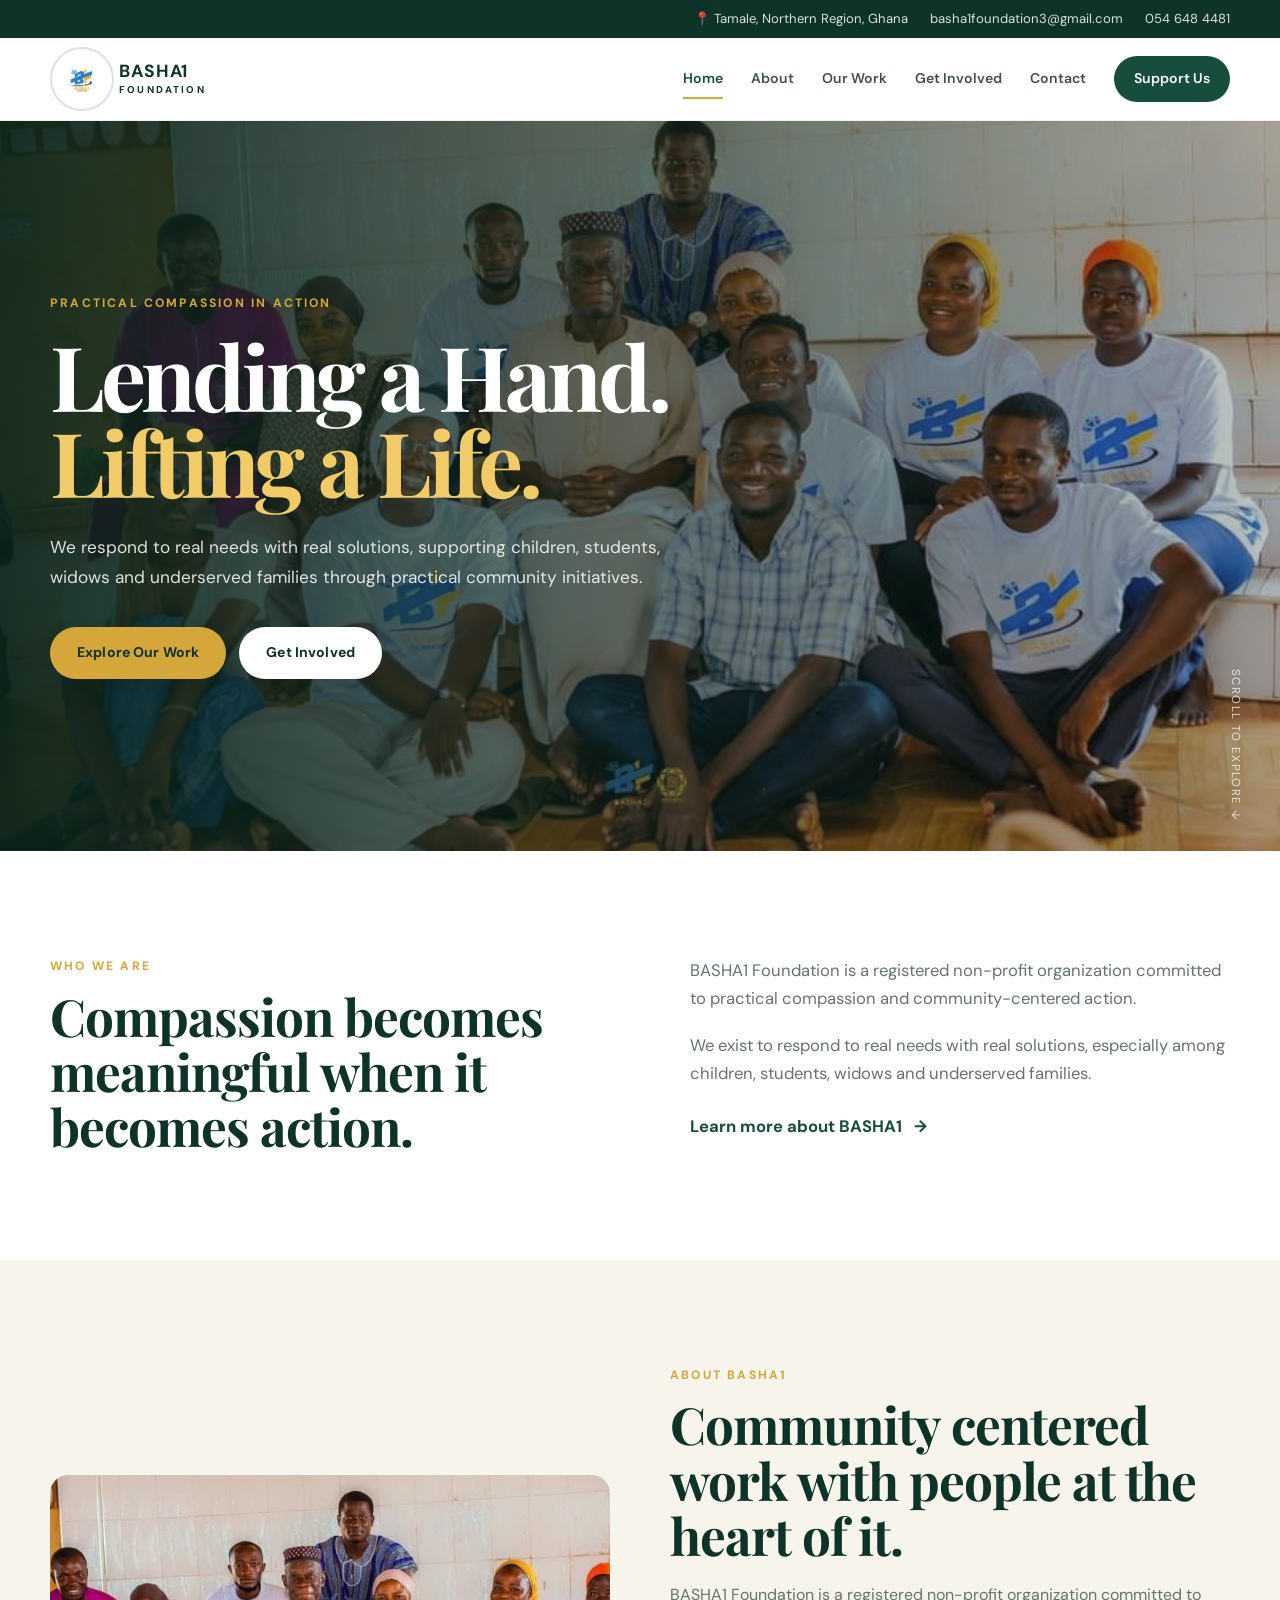
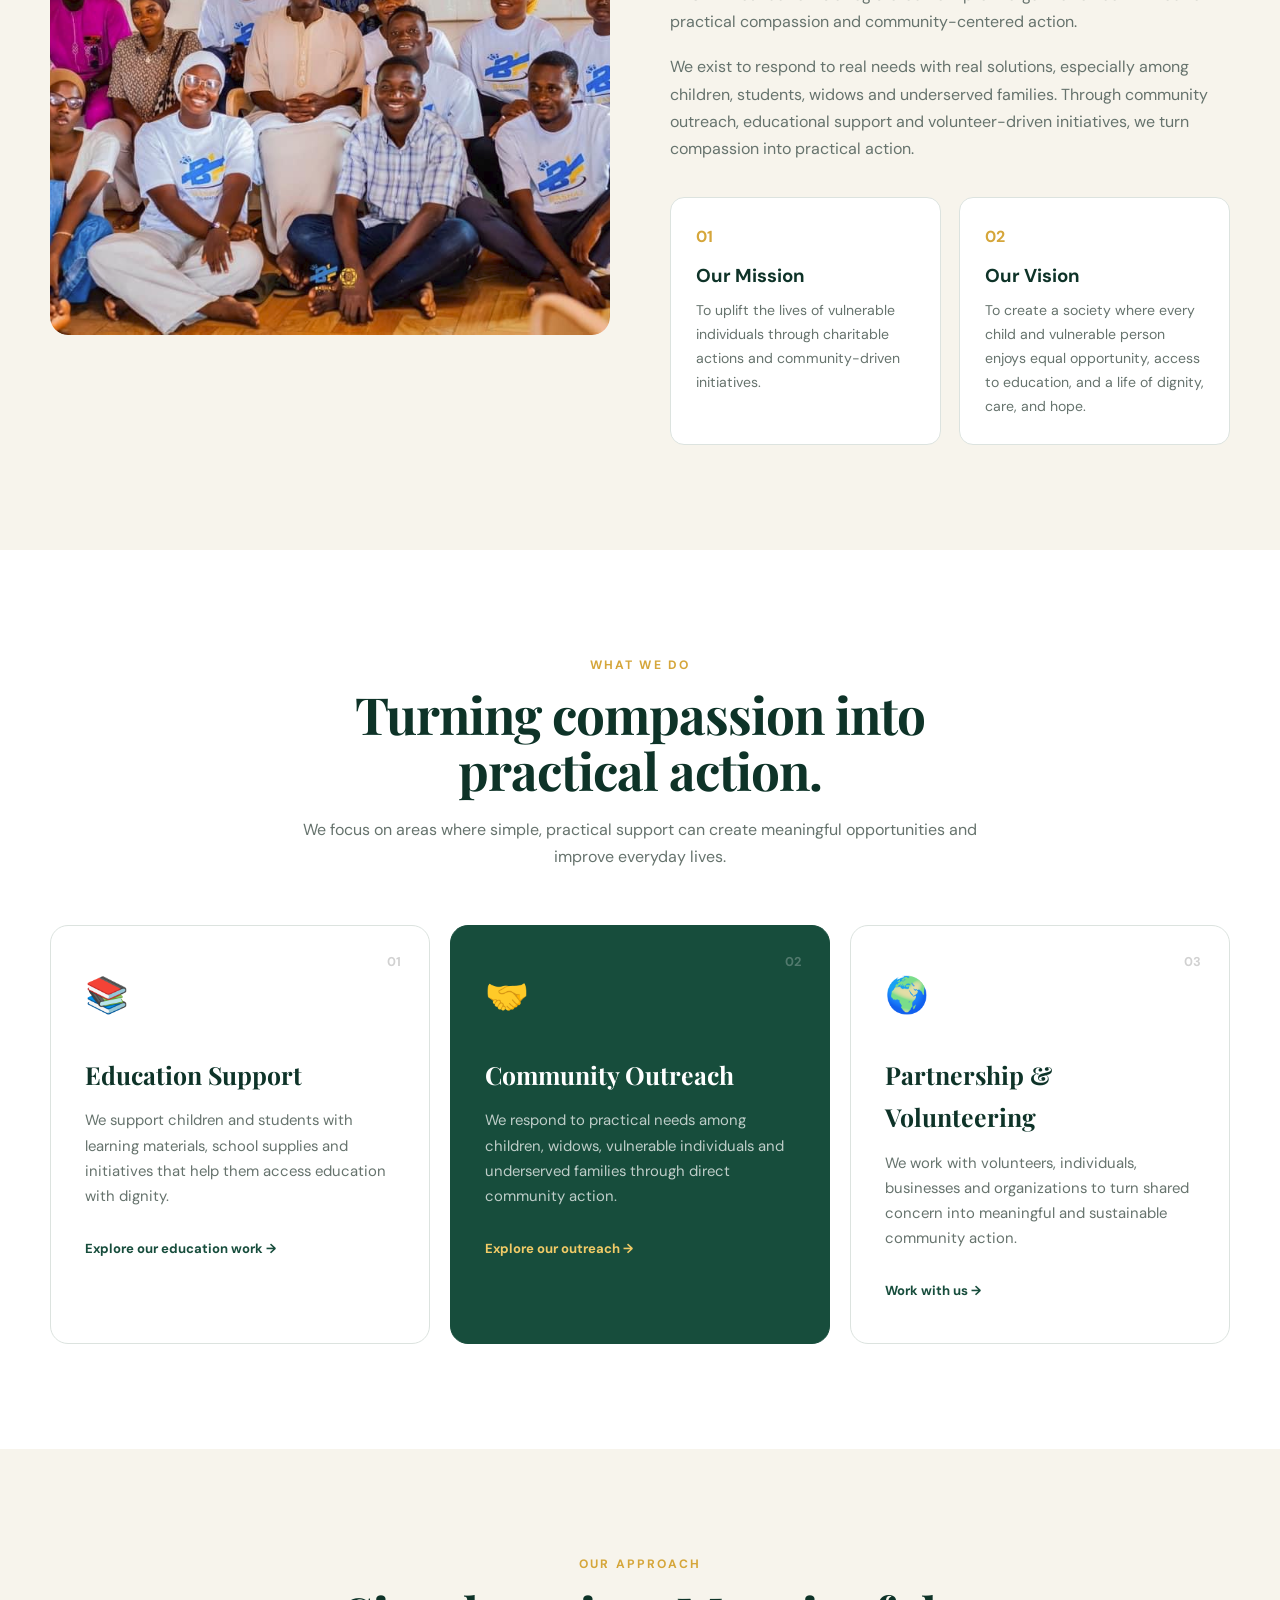
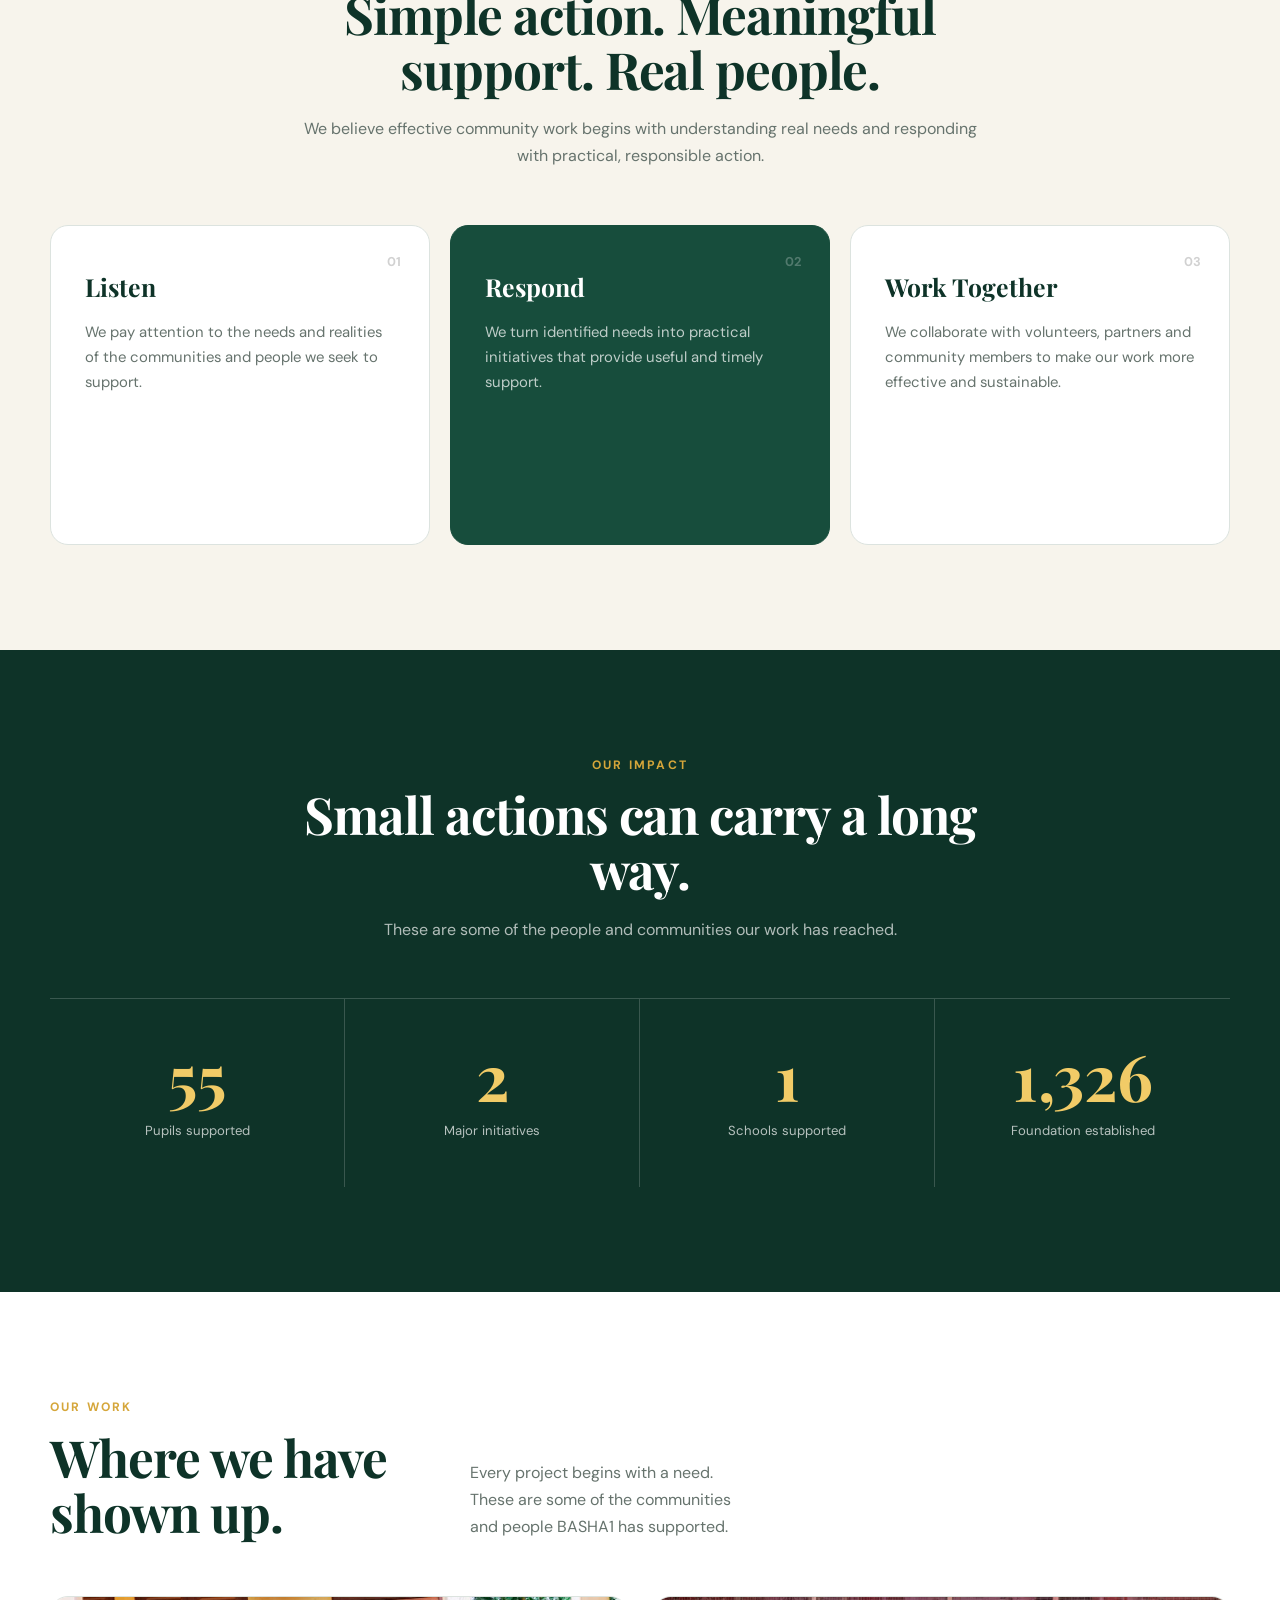
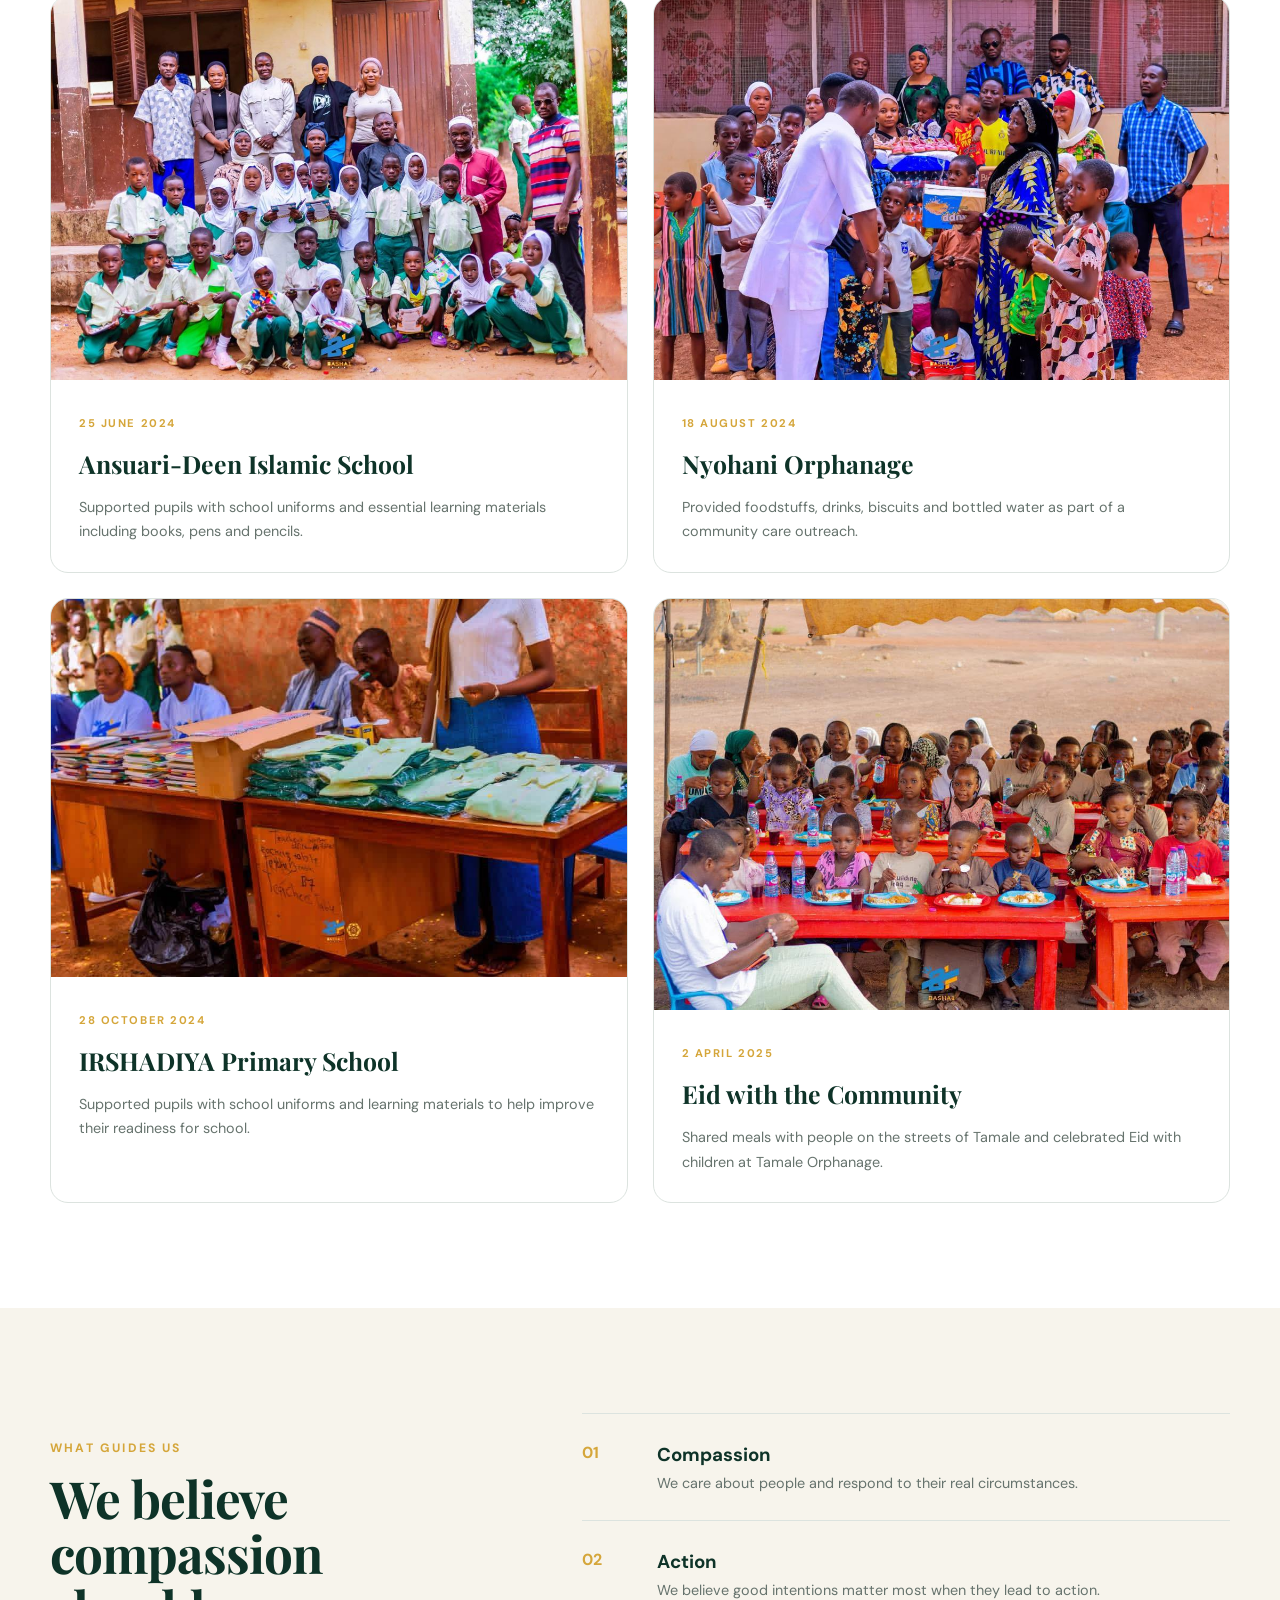
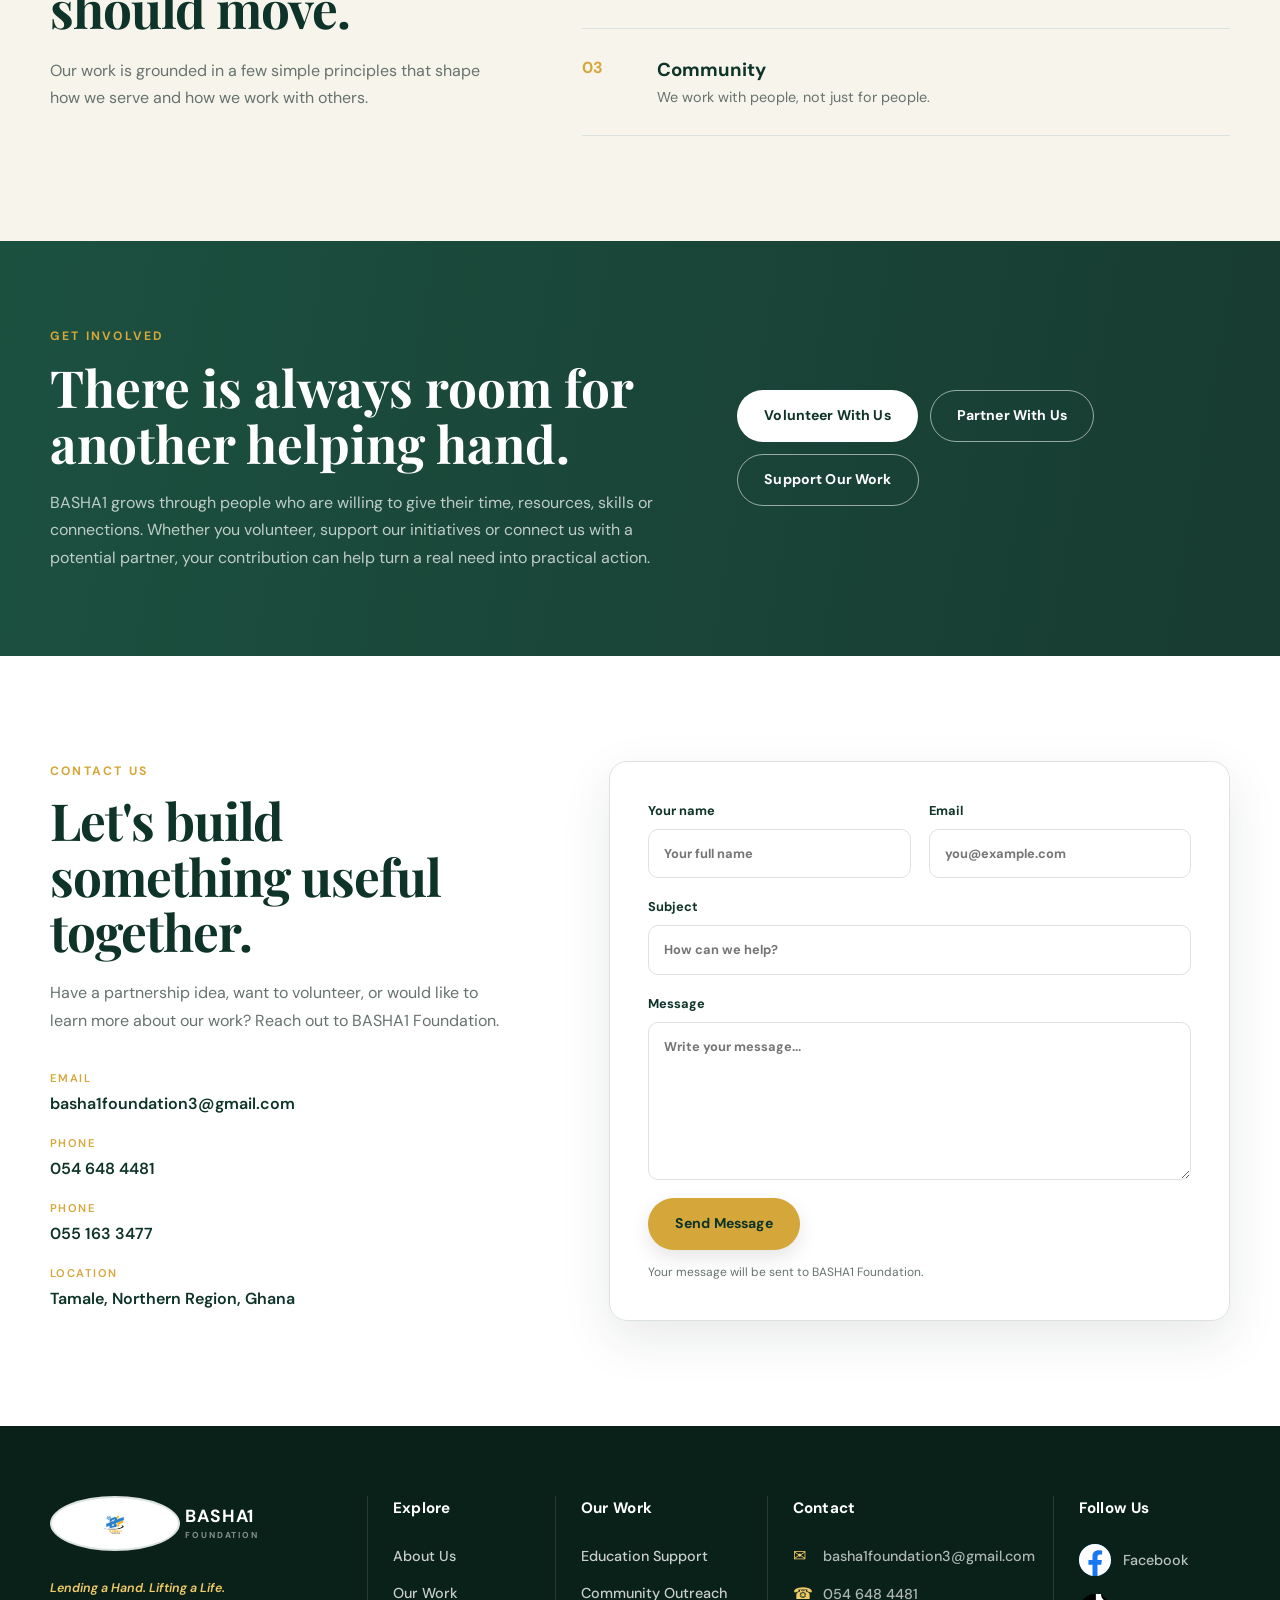
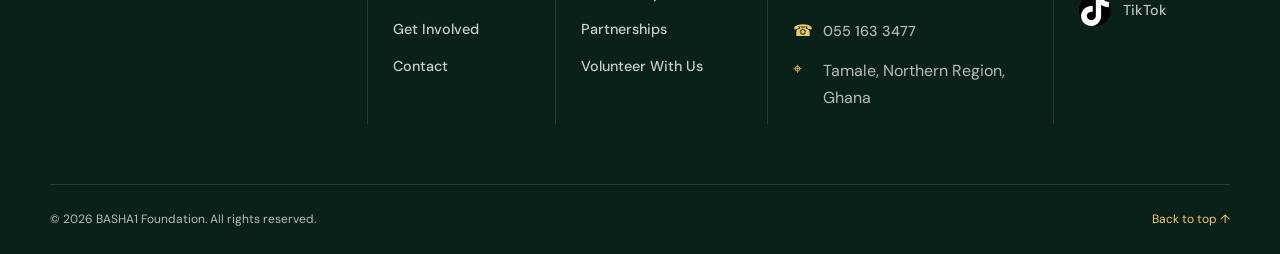
==== index.html @ 148bd3dd "Initial BASHA1 Foundation website" ====
<!DOCTYPE html>
<html lang="en">
<head>
  <meta charset="UTF-8">
  <meta name="viewport" content="width=device-width, initial-scale=1.0">
  <title>BASHA1 Foundation | Lending a Hand, Lifting a Life</title>
  <meta name="description" content="BASHA1 Foundation is a registered non-profit organization committed to practical compassion and community centered action in Tamale, Ghana.">
  <meta property="og:site_name" content="BASHA1 Foundation">
<meta property="og:title" content="BASHA1 Foundation | Lending a Hand, Lifting a Life">
<meta property="og:description" content="BASHA1 Foundation is a registered non-profit organization committed to practical compassion and community-centered action in Tamale, Ghana.">
<meta property="og:type" content="website">

<meta name="twitter:card" content="summary_large_image">
<meta name="twitter:title" content="BASHA1 Foundation | Lending a Hand, Lifting a Life">
<meta name="twitter:description" content="BASHA1 Foundation is a registered non-profit organization committed to practical compassion and community-centered action in Tamale, Ghana.">
  <link rel="icon" type="image/png" href="assets/basha1-logo.png">
  <link rel="preconnect" href="https://fonts.googleapis.com">
  <link rel="preconnect" href="https://fonts.gstatic.com" crossorigin>
  <link href="https://fonts.googleapis.com/css2?family=DM+Sans:wght@400;500;600;700&family=Playfair+Display:wght@600;700&display=swap" rel="stylesheet">
  <link rel="stylesheet" href="style.css">
</head>
<body>

<header class="site-header" id="top">
  <div class="topbar">
    <div class="container topbar-inner">
      <span>📍 Tamale, Northern Region, Ghana</span>
      <a href="mailto:basha1foundation3@gmail.com">basha1foundation3@gmail.com</a>
      <a href="tel:+233546484481">054 648 4481</a>
    </div>
  </div>

  <nav class="navbar">
    <div class="container nav-inner">
      <a class="brand" href="#home" aria-label="BASHA1 Foundation home">
  <img src="assets/basha1-logo.png" alt="BASHA1 Foundation logo">
  <span>
    <strong>BASHA1</strong>
    <small>FOUNDATION</small>
  </span>
</a>

      <button class="menu-btn" type="button" aria-label="Open navigation" aria-expanded="false">
        <span></span><span></span><span></span>
      </button>

      <div class="nav">
        <a class="active" href="index.html">Home</a>
        <a href="about.html">About</a>
        <a href="our-work.html">Our Work</a>
        <a href="get-involved.html">Get Involved</a>
        <a href="#contact">Contact</a>
        <a class="nav-cta" href="#get-involved">Support Us</a>
      </div>
    </div>
  </nav>
</header>

<main>
  <section class="hero" id="home">
  <div class="hero-content container">

    <div class="hero-text-content">
      <p class="eyebrow">PRACTICAL COMPASSION IN ACTION</p>

      <h1>Lending a Hand.<br><span>Lifting a Life.</span></h1>

      <p class="hero-text">
        We respond to real needs with real solutions, supporting children,
        students, widows and underserved families through practical
        community initiatives.
      </p>

      <div class="hero-actions">
        <a class="btn btn-primary" href="our-work.html">Explore Our Work</a>
        <a class="btn btn-light" href="get-involved.html">Get Involved</a>
      </div>
    </div>

  </div>

  <a class="scroll-down" href="#about">Scroll to explore ↓</a>
</section>

  <section class="intro section">
    <div class="container intro-grid">
      <div>
        <p class="section-label">WHO WE ARE</p>
        <h2>Compassion becomes meaningful when it becomes action.</h2>
      </div>
      <div class="intro-copy">
        <p>BASHA1 Foundation is a registered non-profit organization committed to practical compassion and community-centered action.</p>
        <p>We exist to respond to real needs with real solutions, especially among children, students, widows and underserved families.</p>
        <a class="text-link" href="about.html">Learn more about BASHA1 <span>→</span></a>
      </div>
    </div>
  </section>

  <section class="about section section-soft" id="about">
  <div class="container about-grid">

    <div class="about-image">
      <img src="assets/basha1-team.jpg" alt="BASHA1 Foundation team">
    </div>

    <div class="about-content">
      <p class="section-label">ABOUT BASHA1</p>

      <h2>Community centered work with people at the heart of it.</h2>

      <p>
        BASHA1 Foundation is a registered non-profit organization committed to
        practical compassion and community-centered action.
      </p>

      <p>
        We exist to respond to real needs with real solutions, especially among
        children, students, widows and underserved families. Through community
        outreach, educational support and volunteer-driven initiatives, we turn
        compassion into practical action.
      </p>
        <div class="mission-vision">
          <article><span>01</span><h3>Our Mission</h3><p>To uplift the lives of vulnerable individuals through charitable actions and community-driven initiatives.</p></article>
          <article><span>02</span><h3>Our Vision</h3><p>To create a society where every child and vulnerable person enjoys equal opportunity, access to education, and a life of dignity, care, and hope.</p></article>
        </div>
      </div>
    </div>
  </section>

  <section class="section" id="focus">
  <div class="container">

    <div class="section-heading centered">
      <p class="section-label">WHAT WE DO</p>
      <h2>Turning compassion into practical action.</h2>
      <p>
        We focus on areas where simple, practical support can create meaningful
        opportunities and improve everyday lives.
      </p>
    </div>

    <div class="focus-grid">

      <article class="focus-card">
        <span class="card-number">01</span>
        <div class="icon">📚</div>

        <h3>Education Support</h3>

        <p>
          We support children and students with learning materials, school
          supplies and initiatives that help them access education with dignity.
        </p>

        <a href="our-work.html">Explore our education work →</a>
      </article>

      <article class="focus-card featured">
        <span class="card-number">02</span>
        <div class="icon">🤝</div>

        <h3>Community Outreach</h3>

        <p>
          We respond to practical needs among children, widows, vulnerable
          individuals and underserved families through direct community action.
        </p>

        <a href="our-work.html">Explore our outreach →</a>
      </article>

      <article class="focus-card">
        <span class="card-number">03</span>
        <div class="icon">🌍</div>

        <h3>Partnership &amp; Volunteering</h3>

        <p>
          We work with volunteers, individuals, businesses and organizations
          to turn shared concern into meaningful and sustainable community action.
        </p>

        <a href="get-involved.html">Work with us →</a>
      </article>

    </div>
  </div>
</section>

<section class="section section-soft">
  <div class="container">
    <div class="section-heading centered">
      <p class="section-label">OUR APPROACH</p>
      <h2>Simple action. Meaningful support. Real people.</h2>
      <p>
        We believe effective community work begins with understanding real
        needs and responding with practical, responsible action.
      </p>
    </div>

    <div class="focus-grid">
      <article class="focus-card">
        <span class="card-number">01</span>
        <h3>Listen</h3>
        <p>
          We pay attention to the needs and realities of the communities
          and people we seek to support.
        </p>
      </article>

      <article class="focus-card featured">
        <span class="card-number">02</span>
        <h3>Respond</h3>
        <p>
          We turn identified needs into practical initiatives that provide
          useful and timely support.
        </p>
      </article>

      <article class="focus-card">
        <span class="card-number">03</span>
        <h3>Work Together</h3>
        <p>
          We collaborate with volunteers, partners and community members
          to make our work more effective and sustainable.
        </p>
      </article>
    </div>
  </div>
</section>


  <section class="impact section">
    <div class="container">
      <div class="section-heading centered light-heading">
        <p class="section-label">OUR IMPACT</p>
        <h2>Small actions can carry a long way.</h2>
        <p>These are some of the people and communities our work has reached.</p>
      </div>

      <div class="stats-grid">
        <div class="stat"><strong data-count="84">0</strong><span>Pupils supported</span></div>
        <div class="stat"><strong data-count="4">0</strong><span>Major initiatives</span></div>
        <div class="stat"><strong data-count="3">0</strong><span>Schools supported</span></div>
        <div class="stat"><strong data-count="2024">0</strong><span>Foundation established</span></div>
      </div>
    </div>
  </section>

  <section class="section" id="past-projects">
    <div class="container">
      <div class="section-heading split-heading">
        <div><p class="section-label">OUR WORK</p><h2>Where we have shown up.</h2></div>
        <p>Every project begins with a need. These are some of the communities and people BASHA1 has supported.</p>
      </div>

      <div class="projects-grid">
        <article class="project-card">
          <div class="project-photo"><img src="assets/Ansuari-Deen.jpg" alt="Ansuari-Deen Islamic School"></div>
          <div class="project-card-body"><span class="project-date">25 JUNE 2024</span><h3>Ansuari-Deen Islamic School</h3><p>Supported pupils with school uniforms and essential learning materials including books, pens and pencils.</p></div>
        </article>

        <article class="project-card">
          <div class="project-photo"><img src="assets/Nyohani.jpg" alt="Nyohani Orphanage">
          </div>
          <div class="project-card-body"><span class="project-date">18 AUGUST 2024</span><h3>Nyohani Orphanage</h3><p>Provided foodstuffs, drinks, biscuits and bottled water as part of a community care outreach.</p></div>
        </article>

        <article class="project-card">
          <div class="project-photo"><img src="assets/IRSHADIYA-Primary.jpg" alt="IRSHADIYA Primary School"></div>
          <div class="project-card-body"><span class="project-date">28 OCTOBER 2024</span><h3>IRSHADIYA Primary School</h3><p>Supported pupils with school uniforms and learning materials to help improve their readiness for school.</p></div>
        </article>

        <article class="project-card">
          <div class="project-photo"><img src="assets/Nyohani-Eid.jpg" alt="Eid Outreach"></div>
          <div class="project-card-body"><span class="project-date">2 APRIL 2025</span><h3>Eid with the Community</h3><p>Shared meals with people on the streets of Tamale and celebrated Eid with children at Tamale Orphanage.</p></div>
        </article>
      </div>
    </div>
  </section>

  <section class="values section section-soft">
    <div class="container values-grid">
      <div>
        <p class="section-label">WHAT GUIDES US</p>
        <h2>We believe compassion should move.</h2>
        <p>Our work is grounded in a few simple principles that shape how we serve and how we work with others.</p>
      </div>

      <div class="values-list">
        <article><span>01</span><div><h3>Compassion</h3><p>We care about people and respond to their real circumstances.</p></div></article>
        <article><span>02</span><div><h3>Action</h3><p>We believe good intentions matter most when they lead to action.</p></div></article>
        <article><span>03</span><div><h3>Community</h3><p>We work with people, not just for people.</p></div></article>
      </div>
    </div>
  </section>

  <section class="cta-section" id="get-involved">
  <div class="container cta-inner">
    
    <div>
      <p class="section-label">GET INVOLVED</p>
      <h2>There is always room for another helping hand.</h2>
      <p>
        BASHA1 grows through people who are willing to give their time,
        resources, skills or connections. Whether you volunteer, support
        our initiatives or connect us with a potential partner, your
        contribution can help turn a real need into practical action.
      </p>
    </div>

    <div class="cta-actions">
      <a class="btn btn-light" href="#contact">Volunteer With Us</a>
      <a class="btn btn-outline-light" href="get-involved.html">Partner With Us</a>
      <a class="btn btn-outline-light" href="get-involved.html">Support Our Work</a>
    </div>

  </div>
</section>
  <section class="section contact" id="contact">
  <div class="container contact-grid">

    <div>
      <p class="section-label">CONTACT US</p>

      <h2>Let's build something useful together.</h2>

      <p>
        Have a partnership idea, want to volunteer, or would like to learn
        more about our work? Reach out to BASHA1 Foundation.
      </p>

      <div class="contact-details">

        <a href="mailto:basha1foundation3@gmail.com">
          <span>Email</span>
          basha1foundation3@gmail.com
        </a>

        <a href="tel:+233546484481">
          <span>Phone</span>
          054 648 4481
        </a>

        <a href="tel:+233551633477">
          <span>Phone</span>
          055 163 3477
        </a>

        <div>
          <span>Location</span>
          Tamale, Northern Region, Ghana
        </div>

      </div>
    </div>


    <form class="contact-form" action="https://formspree.io/f/mrpbdnzl" method="POST">

      <div class="form-row">

        <label>
          Your name
          <input
            type="text"
            name="name"
            placeholder="Your full name"
            required
          >
        </label>

        <label>
          Email
          <input
            type="email"
            name="email"
            placeholder="you@example.com"
            required
          >
        </label>

      </div>

      <label>
        Subject
        <input
          type="text"
          name="subject"
          placeholder="How can we help?"
          required
        >
      </label>

      <label>
        Message
        <textarea
          name="message"
          rows="6"
          placeholder="Write your message..."
          required
        ></textarea>
      </label>

      <button class="btn btn-primary" type="submit">
        Send Message
      </button>

      <p class="form-note">Your message will be sent to BASHA1 Foundation.</p>

    </form>

  </div>
</section>
</main>

<footer class="footer">
  <div class="container footer-grid">

    <!-- Brand -->
    <div class="footer-brand">
      <a class="brand footer-logo" href="index.html" aria-label="BASHA1 Foundation home">
        <img src="assets/basha1-logo.png" alt="BASHA1 Foundation logo">
        <span>
          <strong>BASHA1</strong>
          <small>FOUNDATION</small>
        </span>
      </a>

      <p class="footer-tagline">Lending a Hand. Lifting a Life.</p>
    </div>


    <!-- Explore -->
    <div class="footer-column">
      <h4>Explore</h4>
      <a href="about.html">About Us</a>
      <a href="our-work.html">Our Work</a>
      <a href="get-involved.html">Get Involved</a>
      <a href="index.html#contact">Contact</a>
    </div>


    <!-- Our Work -->
    <div class="footer-column">
      <h4>Our Work</h4>
      <a href="our-work.html">Education Support</a>
      <a href="our-work.html">Community Outreach</a>
      <a href="our-work.html">Partnerships</a>
      <a href="get-involved.html">Volunteer With Us</a>
    </div>


    <!-- Contact -->
    <div class="footer-column footer-contact">
      <h4>Contact</h4>

      <a href="mailto:basha1foundation3@gmail.com">
        <span class="footer-contact-icon" aria-hidden="true">✉</span>
        <span>basha1foundation3@gmail.com</span>
      </a>

      <a href="tel:+233546484481">
        <span class="footer-contact-icon" aria-hidden="true">☎</span>
        <span>054 648 4481</span>
      </a>

      <a href="tel:+233551633477">
        <span class="footer-contact-icon" aria-hidden="true">☎</span>
        <span>055 163 3477</span>
      </a>

      <span class="footer-location">
        <span class="footer-contact-icon" aria-hidden="true">⌖</span>
        <span>Tamale, Northern Region, Ghana</span>
      </span>
    </div>


    <!-- Social -->
    <div class="footer-column footer-social">
      <h4>Follow Us</h4>

      <a href="https://www.facebook.com/share/1c7mQwVwLt/?mibextid=wwXIfr"
         target="_blank"
         rel="noopener noreferrer"
          title="Follow BASHA1 Foundation on Facebook"
         aria-label="BASHA1 Foundation on Facebook">

        <span class="social-brand-icon facebook-icon" aria-hidden="true">
          <svg viewBox="0 0 24 24">
            <path d="M24 12.073C24 5.405 18.627 0 12 0S0 5.405 0 12.073C0 18.1 4.388 23.094 10.125 24v-8.437H7.078v-3.49h3.047V9.413c0-3.025 1.79-4.696 4.533-4.696 1.312 0 2.686.236 2.686.236v2.97h-1.514c-1.491 0-1.955.929-1.955 1.882v2.268h3.328l-.532 3.49h-2.796V24C19.612 23.094 24 18.1 24 12.073z"/>
          </svg>
        </span>

        <span>Facebook</span>
      </a>


      <a href="https://www.tiktok.com/@basha1.foundation"
         target="_blank"
         rel="noopener noreferrer"
         title="Follow BASHA1 Foundation on TikTok"
         aria-label="BASHA1 Foundation on TikTok">

        <span class="social-brand-icon tiktok-icon" aria-hidden="true">
          <svg viewBox="0 0 24 24">
            <path d="M12.525.02c1.31-.02 2.61-.01 3.91-.02.08 1.53.62 3.09 1.75 4.17 1.12 1.11 2.7 1.62 4.24 1.79v4.03c-1.44-.05-2.89-.35-4.2-.97-.57-.26-1.1-.59-1.62-.93-.01 2.92.01 5.84-.02 8.75-.08 1.4-.54 2.79-1.35 3.94-1.31 1.92-3.58 3.17-5.91 3.21-1.43.08-2.86-.31-4.08-1.03-2.02-1.19-3.44-3.37-3.65-5.71-.02-.5-.03-1-.01-1.49.18-1.9 1.12-3.72 2.58-4.96 1.66-1.44 3.98-2.13 6.15-1.72.02 1.48-.04 2.96-.04 4.44-.99-.32-2.15-.23-3.02.37-.63.41-1.11 1.04-1.28 1.77-.14.35-.1.72-.09 1.08.24 1.65 1.82 3.01 3.5 2.87 1.12-.01 2.19-.66 2.77-1.61.19-.33.4-.67.41-1.06.1-1.79.06-3.57.07-5.36.01-4.03-.01-8.05.02-12.07z"/>
          </svg>
        </span>

        <span>TikTok</span>
      </a>
    </div>

  </div>


  <div class="container footer-bottom">
    <span>
      © <span id="year"></span> BASHA1 Foundation. All rights reserved.
    </span>

    <a href="#top">Back to top ↑</a>
  </div>
</footer>

<script src="main.js"></script>
</body>
</html>
---- style.css ----
:root{--green:#174d3c;--green-dark:#0e3328;--green-light:#eaf2ee;--gold:#d5a63a;--cream:#f7f4ec;--white:#fff;--black:#16201c;--muted:#66736d;--border:#dce3df;--shadow:0 18px 50px rgba(15,42,32,.10);--radius:18px;--container:1180px}
*{box-sizing:border-box;margin:0;padding:0}
html{scroll-behavior:smooth}
body{font-family:"DM Sans",sans-serif;color:var(--black);background:var(--white);line-height:1.7}
a{color:inherit;text-decoration:none} button,input,textarea{font:inherit}
.container{width:min(var(--container),calc(100% - 40px));margin-inline:auto}
.section{padding:105px 0}.section-soft{background:var(--cream)}
.section-label,.eyebrow{color:var(--gold);font-size:.76rem;font-weight:700;letter-spacing:.18em;text-transform:uppercase}
.section-heading{max-width:700px;margin-bottom:55px}.centered{margin-inline:auto;text-align:center}
.section-heading h2,.intro h2,.about h2,.values h2,.contact h2{font-family:"Playfair Display",serif;color:var(--green-dark);font-size:clamp(2.25rem,4vw,3.6rem);line-height:1.08;letter-spacing:-.02em;margin-top:12px}
.section-heading>p:last-child{margin-top:18px;color:var(--muted)}
.topbar{background:var(--green-dark);color:rgba(255,255,255,.85);font-size:.82rem}.topbar-inner{min-height:38px;display:flex;justify-content:flex-end;align-items:center;gap:22px}
.navbar{
  background:var(--white);
  border-bottom:1px solid rgba(0,0,0,.06);
  position:sticky;
  top:0;
  z-index:1000;
}

.nav-inner{
  min-height:82px;
  display:flex;
  align-items:center;
  justify-content:space-between;
  gap:30px;
}

.brand{
  display:inline-flex;
  align-items:center;
  gap:5px;
  line-height:1;
}

.brand img{
  width:64px;
  height:64px;
  object-fit:contain;
  border-radius:50%;
  border:2px solid var(--border);
  padding:4px;
  background:var(--white)
}

.brand-mark{
  width:43px;
  height:43px;
  display:grid;
  place-items:center;
  border-radius:50%;
  background:var(--green);
  color:var(--white);
  font-weight:800;
  font-size:.85rem;
}

.brand strong{
  display:block;
  color:var(--green-dark);
  font-size:1.1rem;
  letter-spacing:.05em;
}

.brand small{
  display:block;
  color:var(--green-dark);
  font-size:.62rem;
  font-weight:700;
  letter-spacing:.22em;
  margin-top:5px;
}

.nav{
  display:flex;
  align-items:center;
  gap:28px;
}

.nav>a{
  position:relative;
  color:#405049;
  font-size:.88rem;
  font-weight:600;
  transition:color .25s ease;
}

.nav>a:not(.nav-cta)::after{
  content:"";
  position:absolute;
  left:0;
  bottom:-8px;
  width:0;
  height:2px;
  background:var(--gold);
  transition:width .25s ease;
}

.nav>a:hover,
.nav>a.active{
  color:var(--green);
}

.nav>a:not(.nav-cta):hover::after,
.nav>a:not(.nav-cta).active::after{
  width:100%;
}

.nav .nav-cta{
  padding:11px 20px;
  border-radius:100px;
  color:var(--white);
  background:var(--green);
  transition:background .25s ease, transform .2s ease;
}

.nav .nav-cta:hover{
  background:var(--green-dark);
  transform:translateY(-2px);
}
.menu-btn{display:none;border:0;background:transparent;cursor:pointer}.menu-btn span{display:block;width:25px;height:2px;margin:5px;background:var(--green-dark)}
.hero{min-height:730px;position:relative;display:flex;align-items:center;background:linear-gradient(90deg,rgba(8,36,27,.92),rgba(8,36,27,.58),rgba(8,36,27,.25)),url("assets/basha1-team.jpg") center/cover no-repeat,var(--green-dark);color:var(--white)}
.hero-content{
  padding:100px 0;
}

.hero h1{
  max-width:800px;
  font-family:"Playfair Display",serif;
  font-size:clamp(3.5rem,7vw,6.6rem);
  line-height:.96;
  letter-spacing:-.045em;
  margin:18px 0 28px;
}

.hero h1 span{
  color:#f1cb67;
}

.hero-text{
  max-width:620px;
  color:rgba(255,255,255,.85);
  font-size:1.08rem;
  line-height:1.75;
}

.hero-actions{
  display:flex;
  flex-wrap:wrap;
  gap:13px;
  margin-top:35px;
}
.btn{
  display:inline-flex;
  justify-content:center;
  align-items:center;
  min-height:50px;
  padding:13px 26px;
  border-radius:100px;
  border:1px solid transparent;
  font-weight:700;
  font-size:.88rem;
  letter-spacing:.01em;
  cursor:pointer;
  transition:transform .2s ease, background .2s ease, color .2s ease, box-shadow .2s ease;
}

.btn:hover{
  transform:translateY(-2px);
}

.btn-primary{
  background:var(--gold);
  color:var(--green-dark);
  box-shadow:0 8px 20px rgba(0,0,0,.10);
}

.btn-primary:hover{
  box-shadow:0 12px 25px rgba(0,0,0,.14);
}

.btn-light{
  background:var(--white);
  color:var(--green-dark);
}

.btn-dark{
  background:var(--green-dark);
  color:var(--white);
}

.btn-outline-light{
  color:var(--white);
  border-color:rgba(255,255,255,.55);
}

.btn-outline-light:hover{
  background:var(--white);
  color:var(--green-dark);
}
.scroll-down{position:absolute;right:35px;bottom:30px;color:rgba(255,255,255,.75);font-size:.72rem;text-transform:uppercase;letter-spacing:.12em;writing-mode:vertical-rl}
.intro-grid{display:grid;grid-template-columns:1fr 1fr;gap:100px}.intro-copy{color:var(--muted);font-size:1.04rem}.intro-copy p+p{margin-top:18px}.text-link{display:inline-flex;gap:12px;margin-top:25px;color:var(--green);font-weight:700}
.about-grid{display:grid;grid-template-columns:.1fr 1fr;gap:60px;align-items:center}.about-image{border-radius:var(--radius);overflow:hidden;}.about-image img{width:100%;height:460px;object-fit:cover;display:block;
}.image-placeholder{min-height:460px;background:linear-gradient(135deg,rgba(23,77,60,.96),rgba(14,51,40,.88));border-radius:var(--radius);display:grid;place-items:center;color:rgba(255,255,255,.8);text-align:center}.image-placeholder div{border:1px dashed rgba(255,255,255,.45);padding:35px;margin:30px}.image-placeholder span{display:block;font-weight:700;letter-spacing:.15em}.image-placeholder small{display:block;margin-top:8px;color:rgba(255,255,255,.65)}.project-photo img,.project-card-image img{width:100%;height:100%;min-height:inherit;object-fit:cover;display:block;border-radius:inherit}
.about-content>p:not(.section-label){color:var(--muted);margin-top:18px}.mission-vision{display:grid;grid-template-columns:1fr 1fr;gap:18px;margin-top:35px}.mission-vision article{padding:25px;background:var(--white);border:1px solid var(--border);border-radius:14px}.mission-vision span{color:var(--gold);font-weight:700}.mission-vision h3{margin:10px 0 7px;color:var(--green-dark)}.mission-vision p{color:var(--muted);font-size:.88rem}
.focus-grid{display:grid;grid-template-columns:repeat(3,1fr);gap:20px}.focus-card{position:relative;padding:40px 34px; min-height:320px;border:1px solid var(--border);border-radius:var(--radius);background:var(--white);transition:tranform .3s ease,box-shadow .3s ease;}.focus-card{
  position:relative;
  padding:40px 34px;
  min-height:320px;
  border:1px solid var(--border);
  border-radius:var(--radius);
  background:var(--white);
  transition:transform .3s ease, box-shadow .3s ease;
}

.focus-card:hover{
  transform:translateY(-6px);
  box-shadow:0 18px 40px rgba(8,36,27,.10);
}

.focus-card.featured{
  background:var(--green);
  color:var(--white);
  border-color:var(--green);
}

.card-number{
  position:absolute;
  top:25px;
  right:28px;
  color:rgba(0,0,0,.18);
  font-size:.8rem;
  font-weight:700;
}

.featured .card-number{
  color:rgba(255,255,255,.25);
}

.icon{
  font-size:2.2rem;
  margin-bottom:28px;
}

.focus-card h3{
  color:var(--green-dark);
  font-family:"Playfair Display",serif;
  font-size:1.55rem;
  margin-bottom:12px;
}

.featured h3{
  color:var(--white);
}

.focus-card p{
  color:var(--muted);
  margin:0 0 24px;
  font-size:.93rem;
  line-height:1.7;
}

.featured p{
  color:rgba(255,255,255,.72);
}

.focus-card a{
  color:var(--green);
  font-size:.82rem;
  font-weight:700;
  transition:color .2s ease;
}

.focus-card a:hover{
  color:var(--gold);
}

.featured a{
  color:#f1cb67;
}

.impact{background:var(--green-dark);color:var(--white)}.light-heading h2{color:var(--white)}.light-heading>p:last-child{color:rgba(255,255,255,.68)}.stats-grid{display:grid;grid-template-columns:repeat(4,1fr);border-top:1px solid rgba(255,255,255,.18)}.stat{padding:45px 25px;text-align:center;border-right:1px solid rgba(255,255,255,.18)}.stat:last-child{border-right:0}.stat strong{display:block;color:#f1cb67;font-family:"Playfair Display",serif;font-size:clamp(2.5rem,5vw,4.4rem);line-height:1}.stat span{display:block;margin-top:12px;color:rgba(255,255,255,.7);font-size:.82rem}
.split-heading{display:grid;grid-template-columns:1fr .8fr;gap:70px;align-items:end}.split-heading>p{color:var(--muted)}.projects-grid{display:grid;grid-template-columns:repeat(2,1fr);gap:25px}.project-card{overflow:hidden;border:1px solid var(--border);border-radius:var(--radius);background:var(--white)}.project-card-image{min-height:290px;border-radius:10}.project-card-body{padding:28px}.project-date{color:var(--gold);font-size:.7rem;font-weight:700;letter-spacing:.14em}.project-card h3{margin:8px 0 10px;color:var(--green-dark);font-family:"Playfair Display",serif;font-size:1.55rem}.project-card p{color:var(--muted);font-size:.9rem}
.values-grid{display:grid;grid-template-columns:.8fr 1.2fr;gap:100px;align-items:center}.values-grid>div:first-child>p:last-child{color:var(--muted);margin-top:20px}.values-list{border-top:1px solid var(--border)}.values-list article{display:grid;grid-template-columns:55px 1fr;gap:20px;padding:25px 0;border-bottom:1px solid var(--border)}.values-list span{color:var(--gold);font-weight:700}.values-list h3{color:var(--green-dark)}.values-list p{color:var(--muted);font-size:.9rem}
.cta-section{background:linear-gradient(100deg,rgba(23,77,60,.98),rgba(14,51,40,.96));color:var(--white);padding:85px 0}.cta-inner{display:flex;align-items:center;justify-content:space-between;gap:60px}.cta-inner h2{max-width:700px;margin-top:12px;font-family:"Playfair Display",serif;font-size:clamp(2.2rem,4vw,3.7rem);line-height:1.1}.cta-inner>div:first-child>p:last-child{max-width:650px;margin-top:18px;color:rgba(255,255,255,.72)}.cta-actions{display:flex;flex-wrap:wrap;gap:12px;min-width:250px}
.contact-grid{display:grid;grid-template-columns:.85fr 1.15fr;gap:100px}.contact> .container>div:first-child>p:not(.section-label){color:var(--muted);margin-top:20px}.contact-details{margin-top:35px;display:grid;gap:17px}.contact-details a,.contact-details div{color:var(--green-dark);font-weight:600}.contact-details span{display:block;color:var(--gold);font-size:.7rem;letter-spacing:.13em;text-transform:uppercase;margin-bottom:2px}.contact-form{padding:38px;border:1px solid var(--border);border-radius:var(--radius);box-shadow:var(--shadow)}.form-row{display:grid;grid-template-columns:1fr 1fr;gap:18px}.contact-form label{display:block;color:var(--green-dark);font-size:.8rem;font-weight:700;margin-bottom:18px}.contact-form input,.contact-form textarea{display:block;width:100%;margin-top:7px;border:1px solid var(--border);border-radius:10px;padding:13px 15px;outline:none;color:var(--black);background:var(--white)}.contact-form input:focus,.contact-form textarea:focus{border-color:var(--green)}.form-note{color:var(--muted);font-size:.75rem;margin-top:12px}
.footer{
  background:#0a2119;
  color:rgba(255,255,255,.7);
  padding-top:70px;
}

.footer-grid{
  display:grid;
  grid-template-columns:1.35fr .8fr .9fr 1.15fr .75fr;
  gap:0;
  padding-bottom:60px;
}

.footer-grid > div{
  padding:0 30px;
  border-right:1px solid rgba(255,255,255,.12);
}

.footer-grid > div:first-child{
  padding-left:0;
}

.footer-grid > div:last-child{
  padding-right:0;
  border-right:0;
}


/* Brand */
.footer-brand{
  padding-right:45px !important;
}

.footer .brand{
  display:inline-flex;
  align-items:center;
  gap:5px;
}

.footer .brand strong{
  display:block;
  color:var(--white);
  font-size:1.1rem;
  letter-spacing:.05em;
}

.footer .brand small{
  display:block;
  color:rgba(255,255,255,.5);
  font-size:.54rem;
  letter-spacing:.22em;
  margin-top:5px;
}

.footer-logo img{
  width:130px;
  height:55px;
  object-fit:contain;
}

.footer-brand > p{
  margin-top:22px;
  max-width:310px;
  font-size:.9rem;
  font-weight:400;
  line-height:1.75;
  color:rgba(255,255,255,.76);
}

.footer-brand .footer-tagline{
  margin-top:18px;
  color:#f1cb67;
  font-size:.78rem;
  font-style:italic;
  font-weight:600;
}


/* Column headings */
.footer h4{
  color:var(--white);
  margin-bottom:22px;
  font-size:.95rem;
  font-weight:700;
  letter-spacing:.02em;
}


/* Links */
.footer-column a{
  display:block;
  margin-bottom:12px;
  font-size:.9rem;
  font-weight:500;
  color:rgba(255,255,255,.78);
  transition:color .2s ease, transform .2s ease;
}

.footer-column a:hover{
  color:#f1cb67;
  transform:translateX(3px);
}


/* Contact */
.footer-contact a,
.footer-location{
  display:flex;
  align-items:flex-start;
  gap:10px;
  margin-bottom:13px;
}

.footer-contact a{
  color:rgba(255,255,255,.68);
}

.footer-contact a:hover{
  color:#f1cb67;
}

.footer-contact-icon{
  flex:0 0 20px;
  color:#f1cb67;
  font-size:1rem;
  line-height:1.5;
}


/* Social links */
.footer-social a{
  display:flex;
  align-items:center;
  gap:12px;
  margin-bottom:18px;
  color:rgba(255,255,255,.72);
}

.footer-social a:hover{
  color:#f1cb67;
}

.social-brand-icon{
  display:inline-flex;
  align-items:center;
  justify-content:center;
  width:32px;
  height:32px;
  flex:0 0 32px;
  border-radius:50%;
  transition:transform .2s ease;
}

.social-brand-icon svg{
  width:100%;
  height:100%;
  display:block;
}

.facebook-icon{
  color:#fff;
  background:#1877f2;
}

.facebook-icon svg{
  fill:#fff;
}

.tiktok-icon{
  background:#000;
}

.tiktok-icon svg{
  fill:#fff;
}

.footer-social a:hover .social-brand-icon{
  transform:translateY(-2px);
}


/* Bottom bar */
.footer-bottom{
  min-height:70px;
  border-top:1px solid rgba(255,255,255,.12);
  display:flex;
  align-items:center;
  justify-content:space-between;
  gap:20px;
  font-size:.75rem;
}

.footer-bottom a{
  color:#f1cb67;
  transition:color .2s ease;
}

.footer-bottom a:hover{
  color:var(--white);
}

@media(max-width:900px){
  .topbar-inner{justify-content:center;flex-wrap:wrap;padding:8px 0}.menu-btn{display:block}
  .nav{position:absolute;left:20px;right:20px;top:76px;display:none;flex-direction:column;align-items:stretch;gap:0;padding:10px;background:var(--white);border:1px solid var(--border);border-radius:14px;box-shadow:var(--shadow)}
  .nav.open{display:flex}.nav>a{padding:13px}.nav .nav-cta{text-align:center;margin-top:5px}
  .intro-grid,.about-grid,.values-grid,.contact-grid{grid-template-columns:1fr;gap:45px}
  .focus-grid{grid-template-columns:1fr}.stats-grid{grid-template-columns:repeat(2,1fr)}
  .stat:nth-child(2){border-right:0}.stat:nth-child(-n+2){border-bottom:1px solid rgba(255,255,255,.18)}
  .split-heading{grid-template-columns:1fr;gap:20px}.cta-inner{flex-direction:column;align-items:flex-start}.footer-grid{grid-template-columns:1fr 1fr}
}
.footer-grid > div{
  padding:0 25px;
  border-right:1px solid rgba(255,255,255,.12);
}

.footer-grid > div:first-child{
  padding-left:0;
}

.footer-grid > div:last-child{
  padding-right:0;
  border-right:0;
}

.footer-brand{
  padding-right:30px !important;
}
@media(max-width:620px){
  .container{width:min(var(--container),calc(100% - 28px))}.section{padding:75px 0}.hero{min-height:650px}.hero h1{font-size:clamp(3rem,15vw,4.6rem)}.hero-text{font-size:1rem}.scroll-down{display:none}
  .mission-vision,.project-package,.projects-grid,.form-row{grid-template-columns:1fr}.project-photo,.image-placeholder{min-height:360px}.stats-grid{grid-template-columns:1fr 1fr}.stat{padding:30px 12px}.stat strong{font-size:2.5rem}.contact-form{padding:25px}.footer-grid{
  grid-template-columns:1fr;
  gap:0;
}

.footer-grid > div{
  padding:28px 0;
  border-right:0;
  border-bottom:1px solid rgba(255,255,255,.12);
}

.footer-grid > div:first-child{
  padding-top:0;
}

.footer-grid > div:last-child{
  padding-bottom:0;
  border-bottom:0;
}

.footer-brand{
  padding-right:0 !important;
}

.footer-bottom{
  padding:18px 0;
  flex-direction:column;
  justify-content:center;
  text-align:center;
}
}
/* ABOUT SECTION IMAGE FIX */
.about-grid{
  display:grid;
  grid-template-columns: 1fr 1fr;
  gap:60px;
  align-items:center;
}

.about-image{
  width:100%;
  min-width:0;
  border-radius:var(--radius);
  overflow:hidden;
}

.about-image img{
  display:block;
  width:100%;
  height:460px;
  object-fit:cover;
  border-radius:var(--radius);
}

/* =========================
   ABOUT PAGE
========================= */

.page-hero{
  padding:110px 0 100px;
  background:var(--green-dark);
  color:var(--white);
}

.page-hero h1{
  max-width:900px;
  margin:18px 0 25px;
  font-family:"Playfair Display",serif;
  font-size:clamp(3rem,6vw,5.8rem);
  line-height:1;
  letter-spacing:-.04em;
}

.page-hero h1 span{
  display:block;
  color:#f1cb67;
}

.page-hero>div>p:last-child{
  max-width:650px;
  color:rgba(255,255,255,.78);
  font-size:1.05rem;
  line-height:1.8;
}

.about-detail-grid{
  display:grid;
  grid-template-columns:.85fr 1.15fr;
  gap:80px;
  align-items:start;
}

.about-detail-grid h2{
  font-family:"Playfair Display",serif;
  color:var(--green-dark);
  font-size:clamp(2.3rem,4vw,3.8rem);
  line-height:1.08;
  letter-spacing:-.025em;
  margin-top:12px;
}

.about-detail-grid>div:last-child p{
  color:var(--muted);
  line-height:1.85;
  margin-bottom:20px;
}

@media(max-width:900px){

  .about-detail-grid{
    grid-template-columns:1fr;
    gap:35px;
  }

  .page-hero{
    padding:80px 0;
  }

}
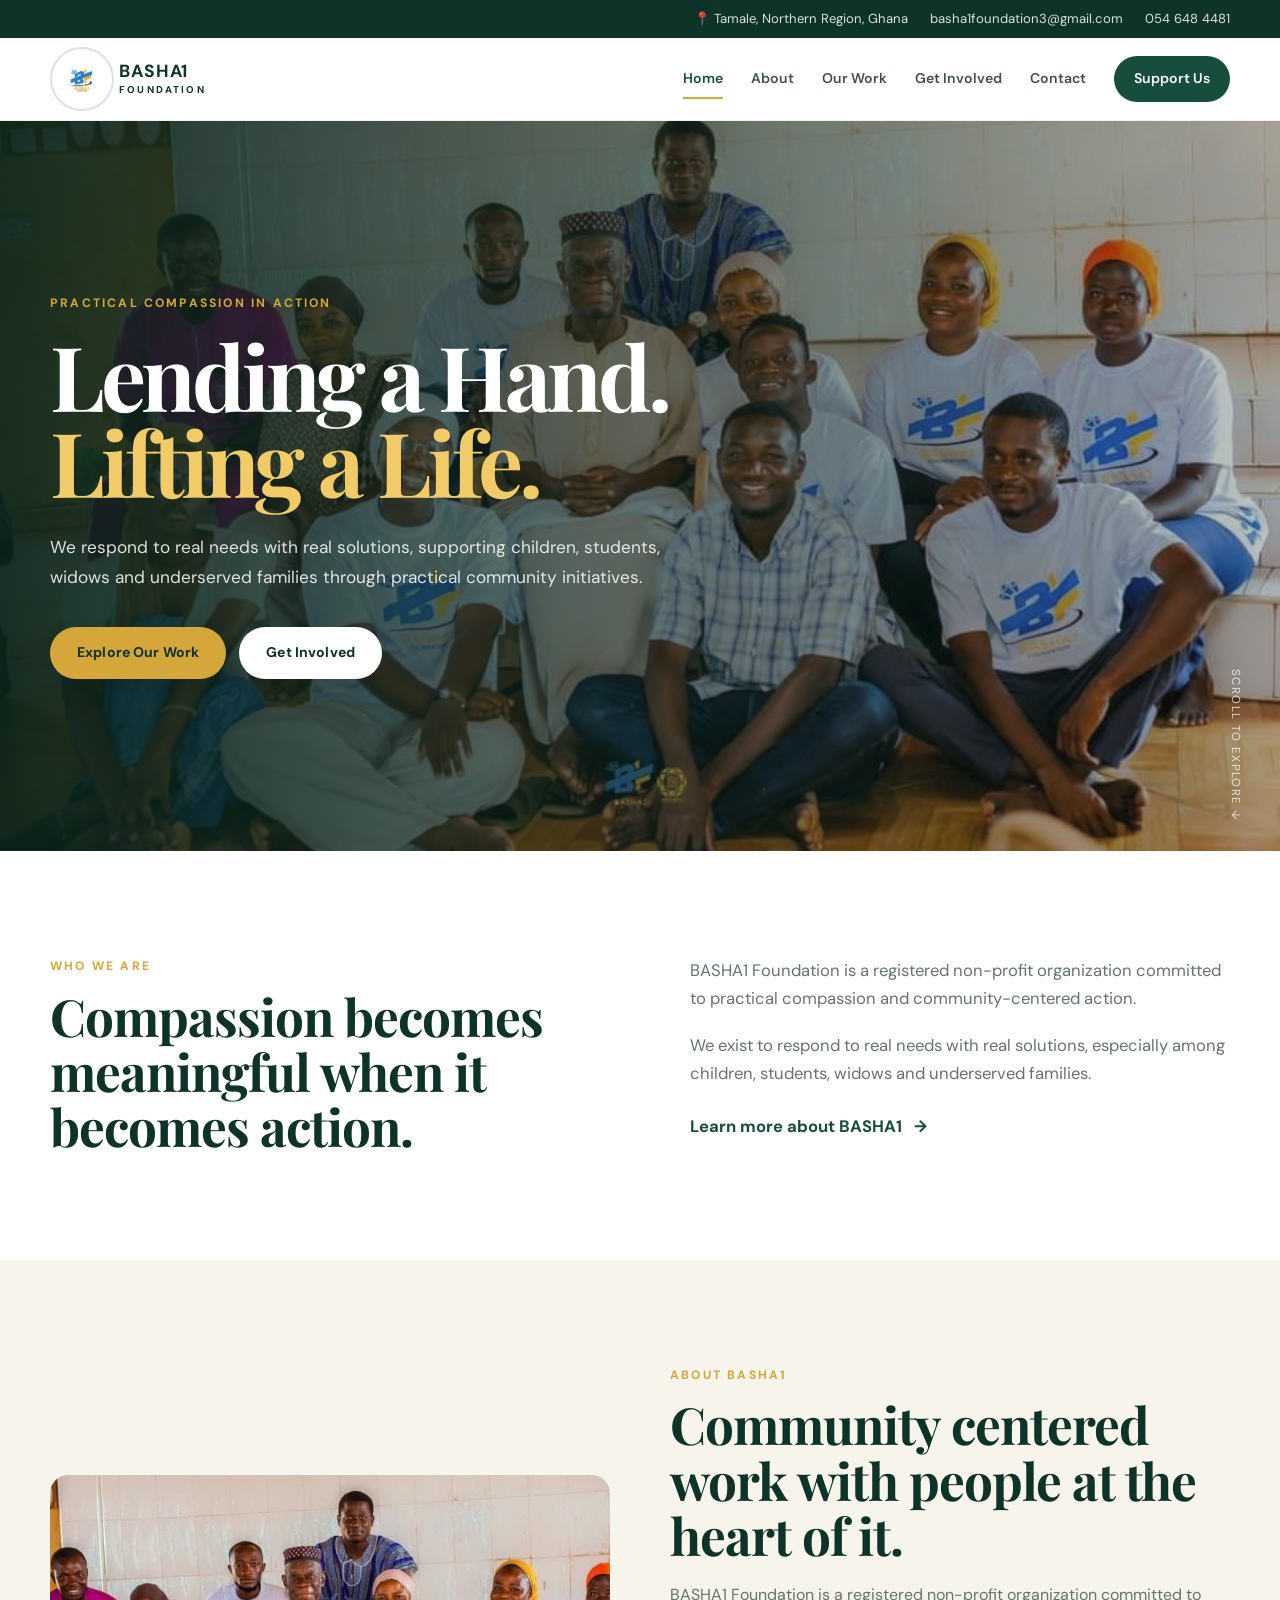
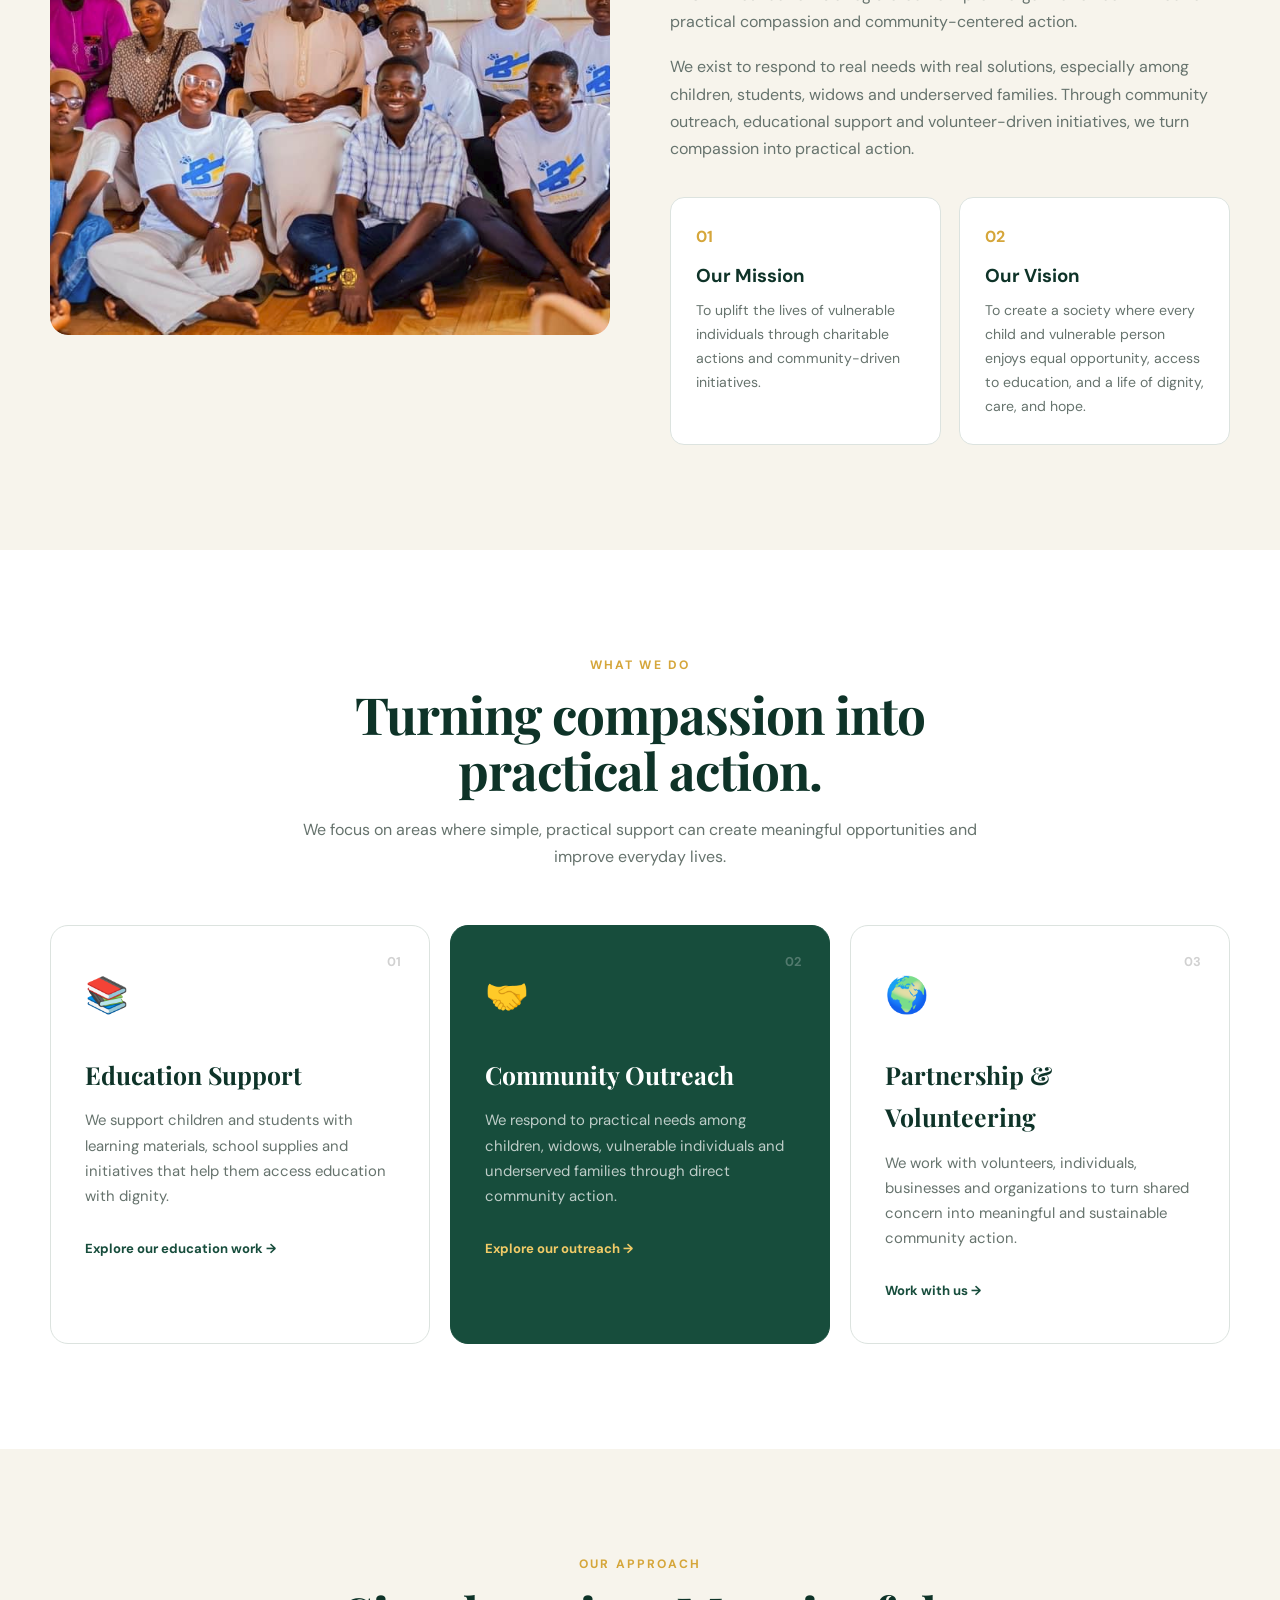
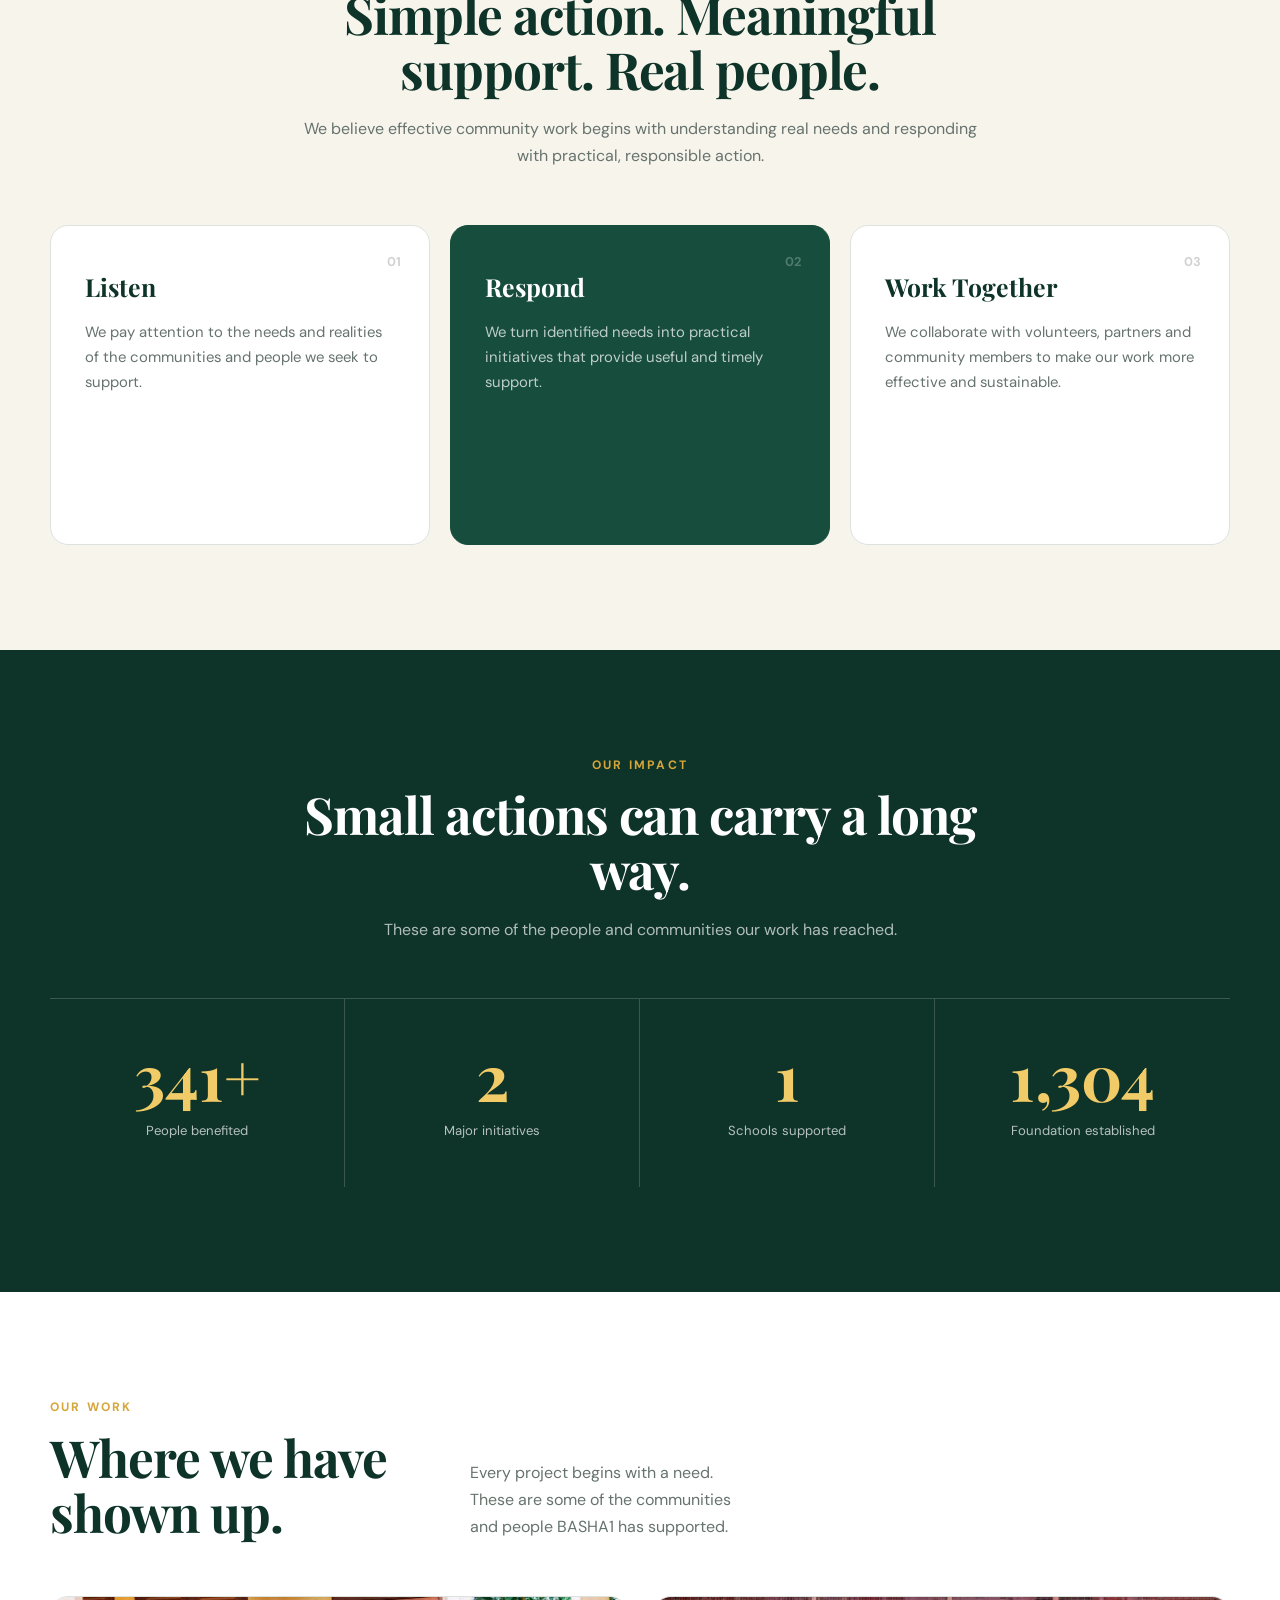
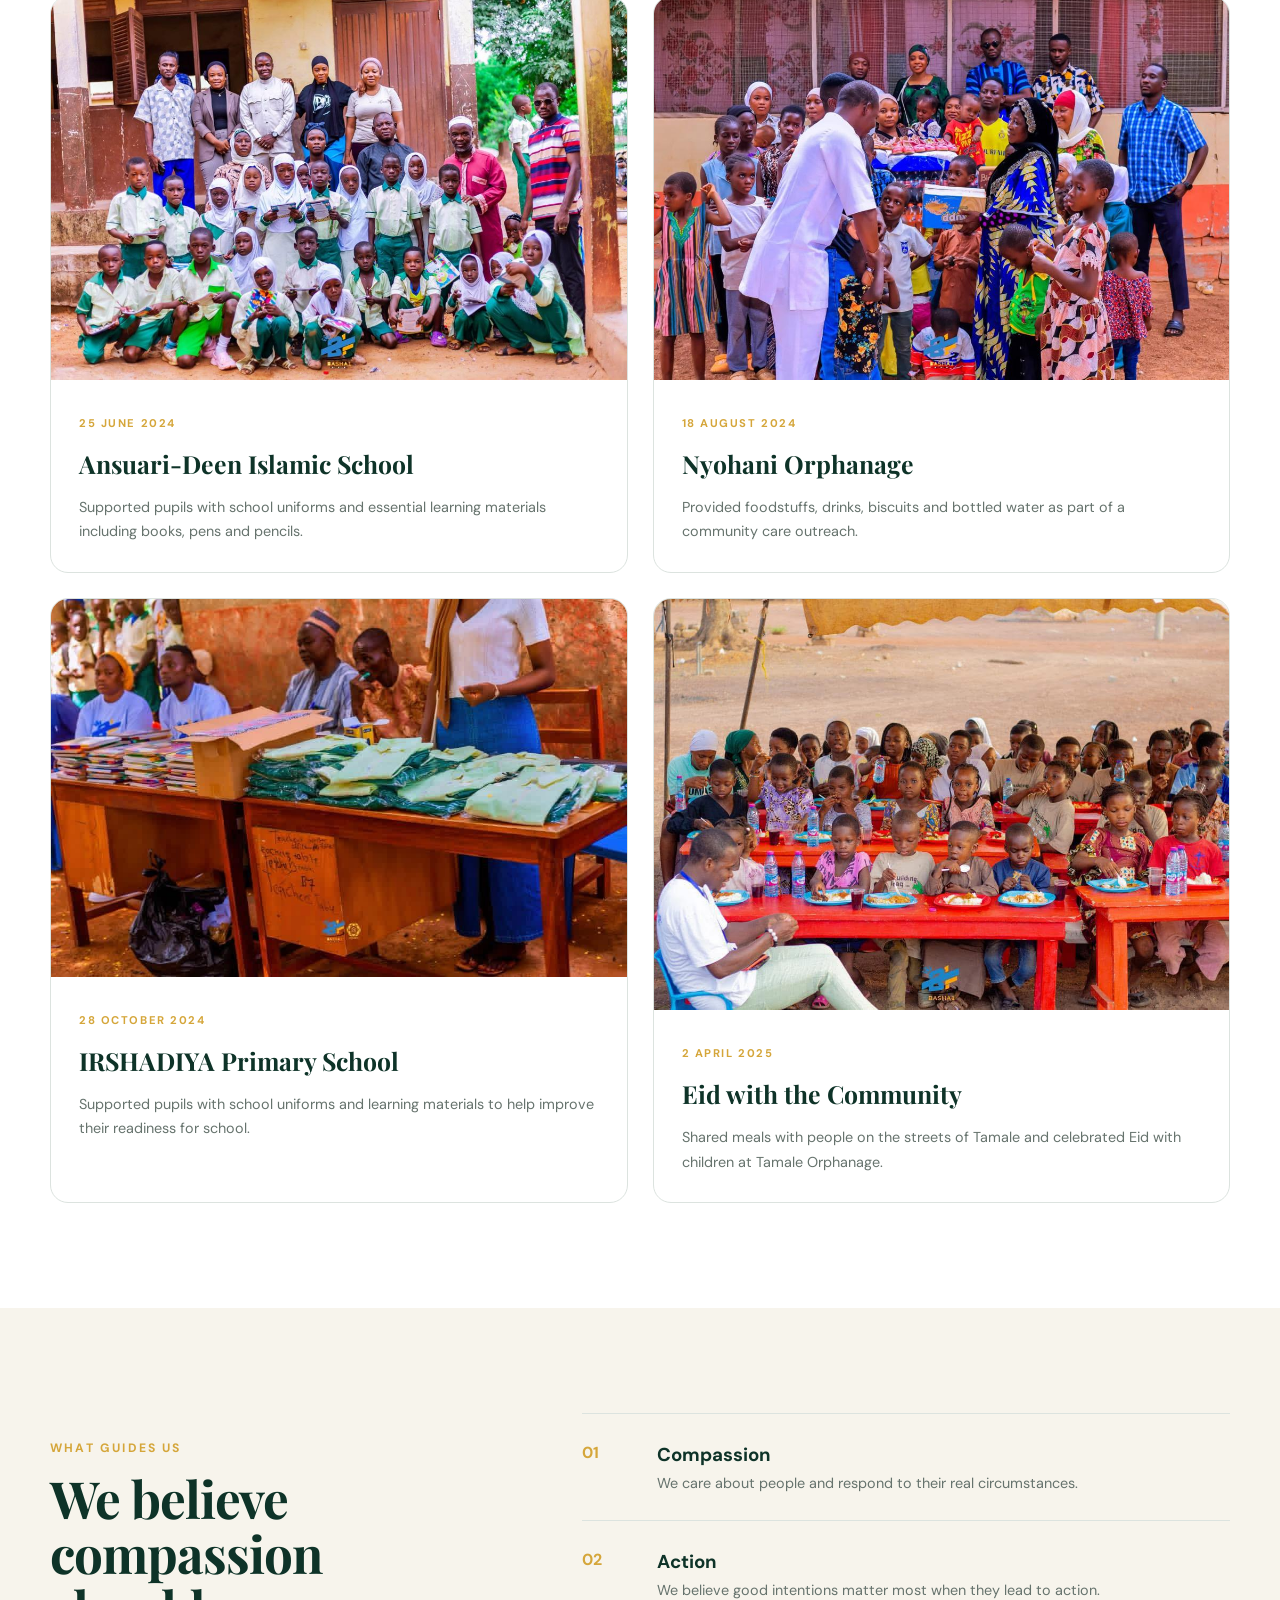
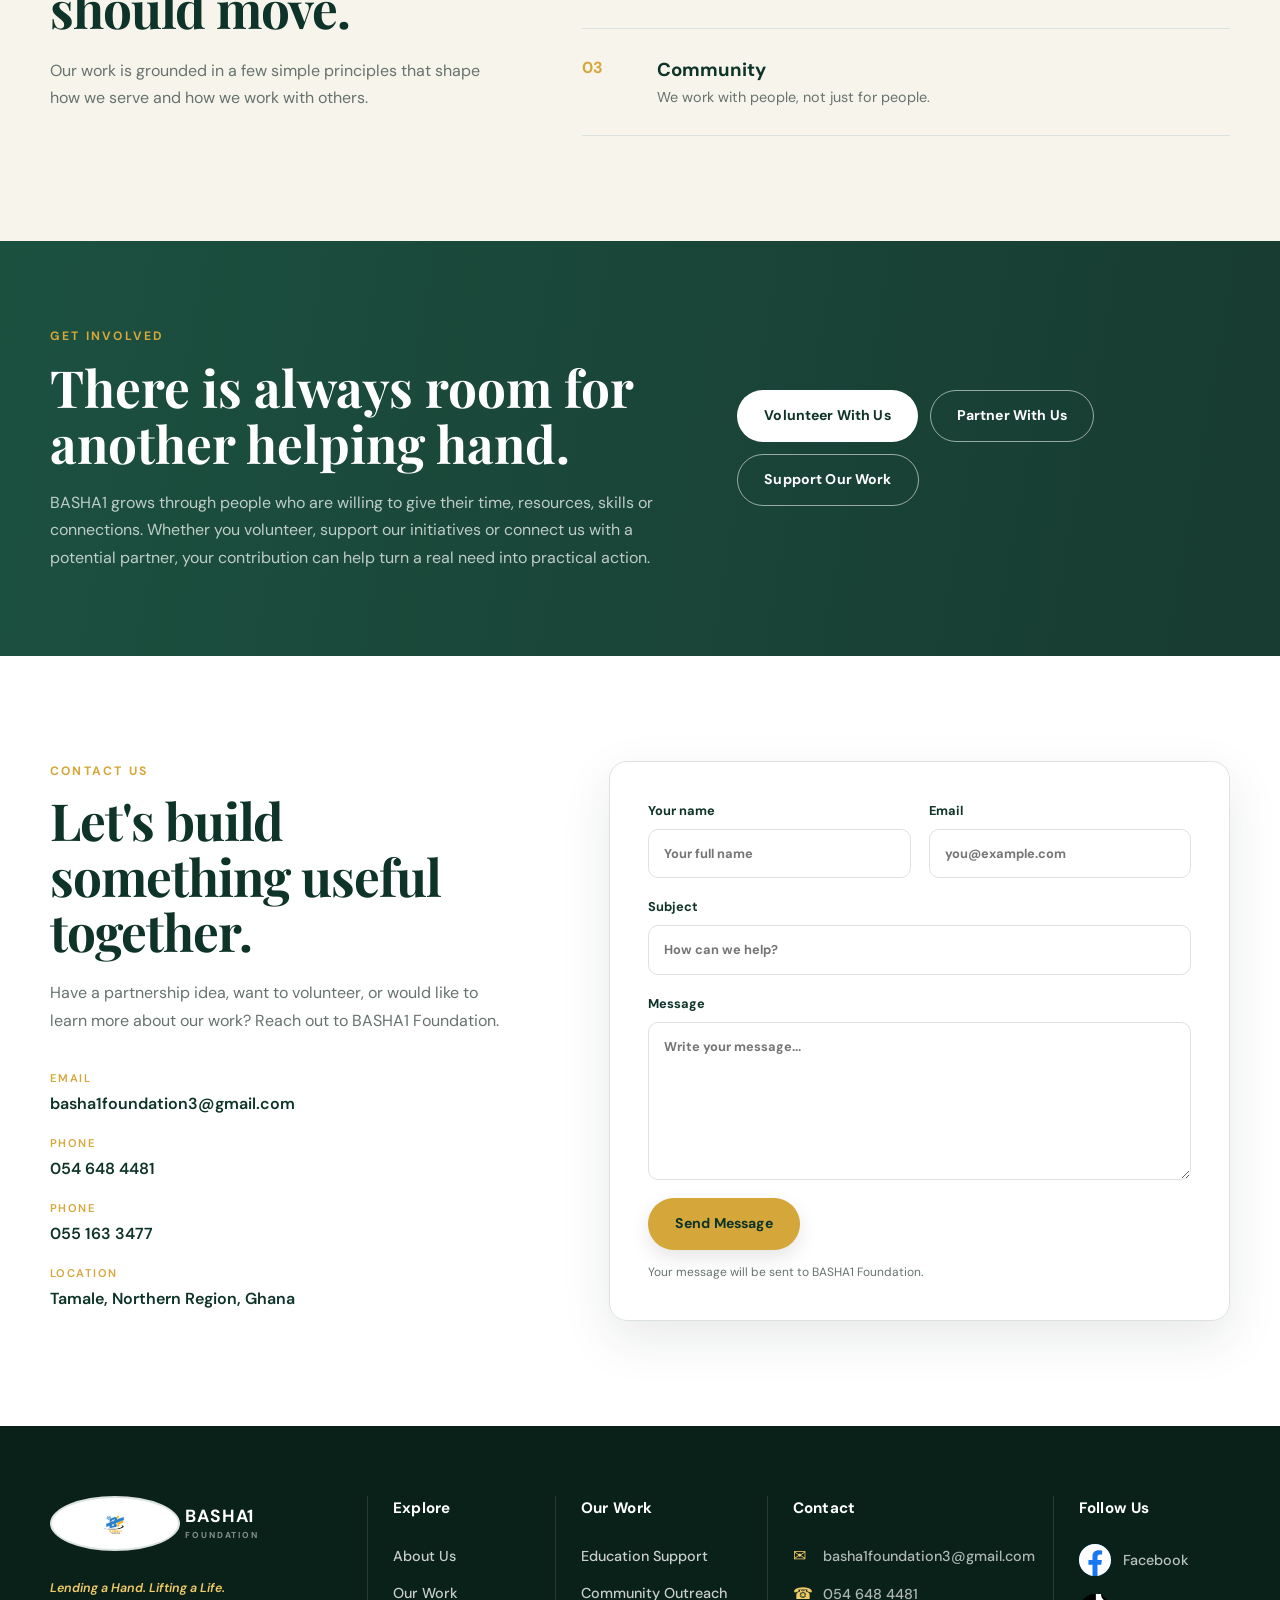
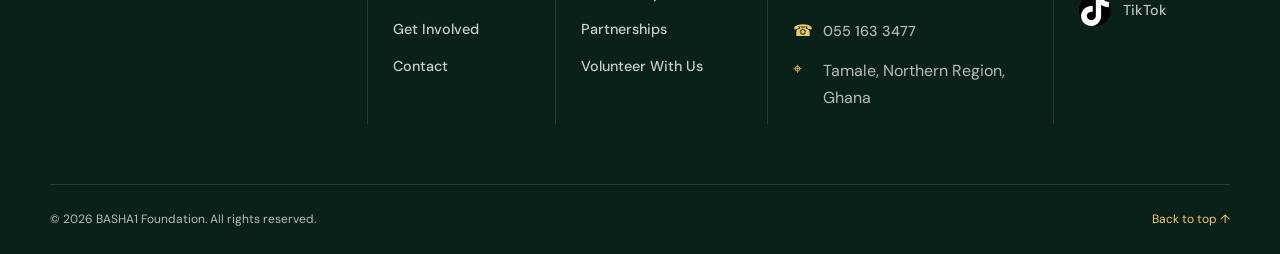
==== commit fd507da0: "Update impact counter" ====
--- a/index.html
+++ b/index.html
@@ -239,7 +239,7 @@
       </div>
 
       <div class="stats-grid">
-        <div class="stat"><strong data-count="84">0</strong><span>Pupils supported</span></div>
+        <div class="stat"><strong data-count="530" data-suffix="+">0</strong><span>People benefited</span></div>
         <div class="stat"><strong data-count="4">0</strong><span>Major initiatives</span></div>
         <div class="stat"><strong data-count="3">0</strong><span>Schools supported</span></div>
         <div class="stat"><strong data-count="2024">0</strong><span>Foundation established</span></div>
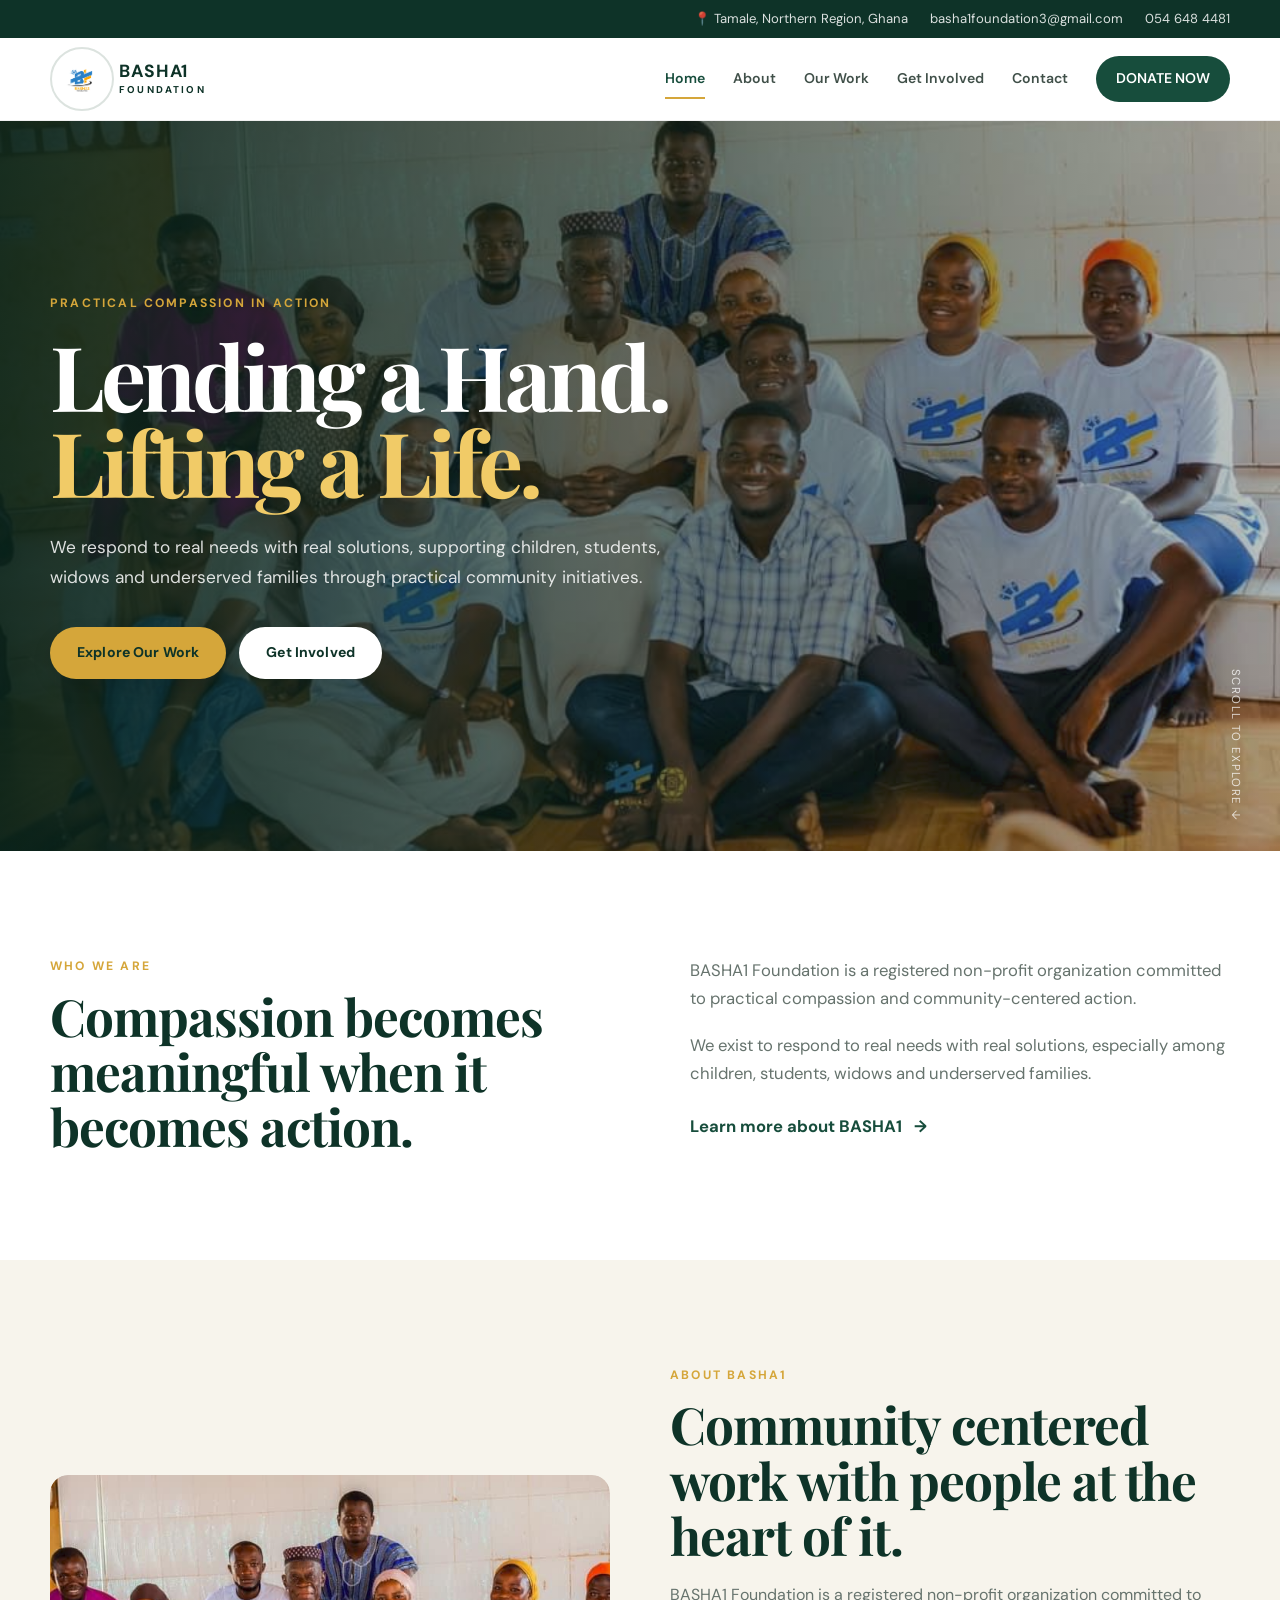
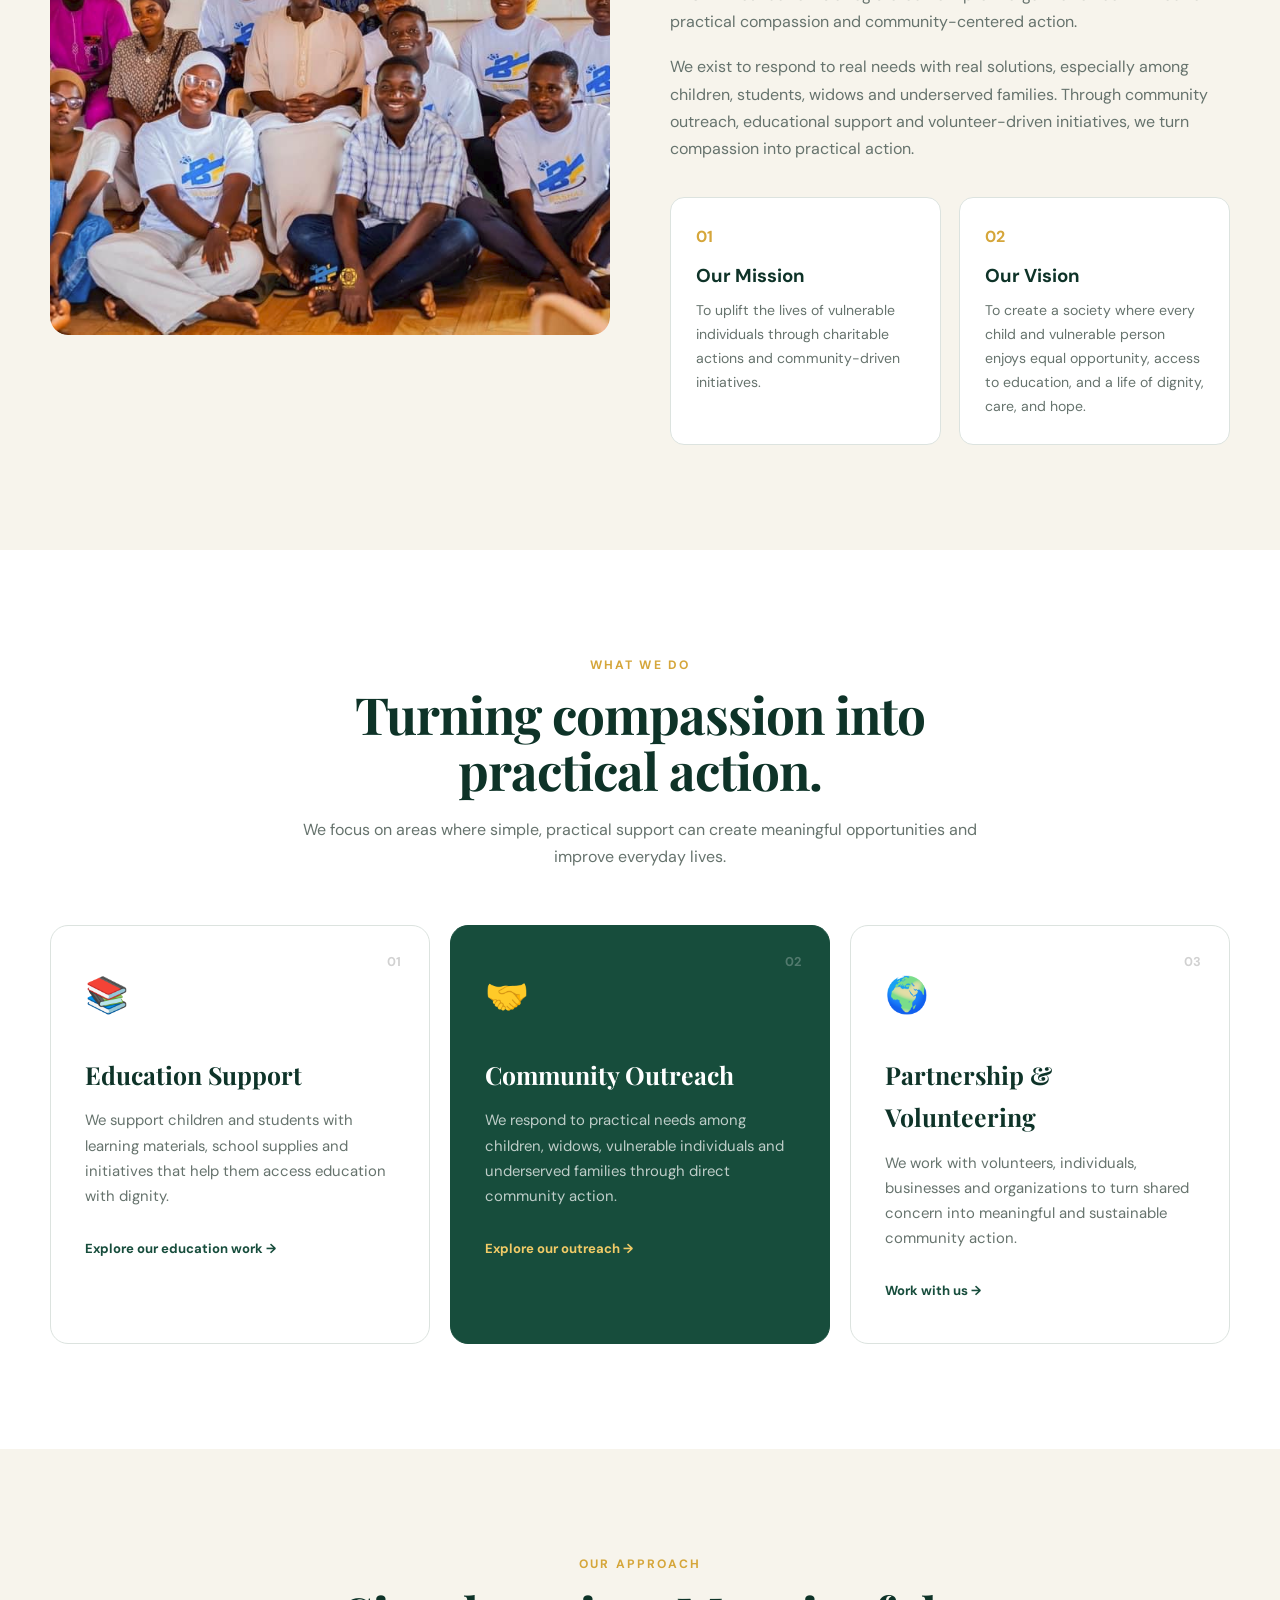
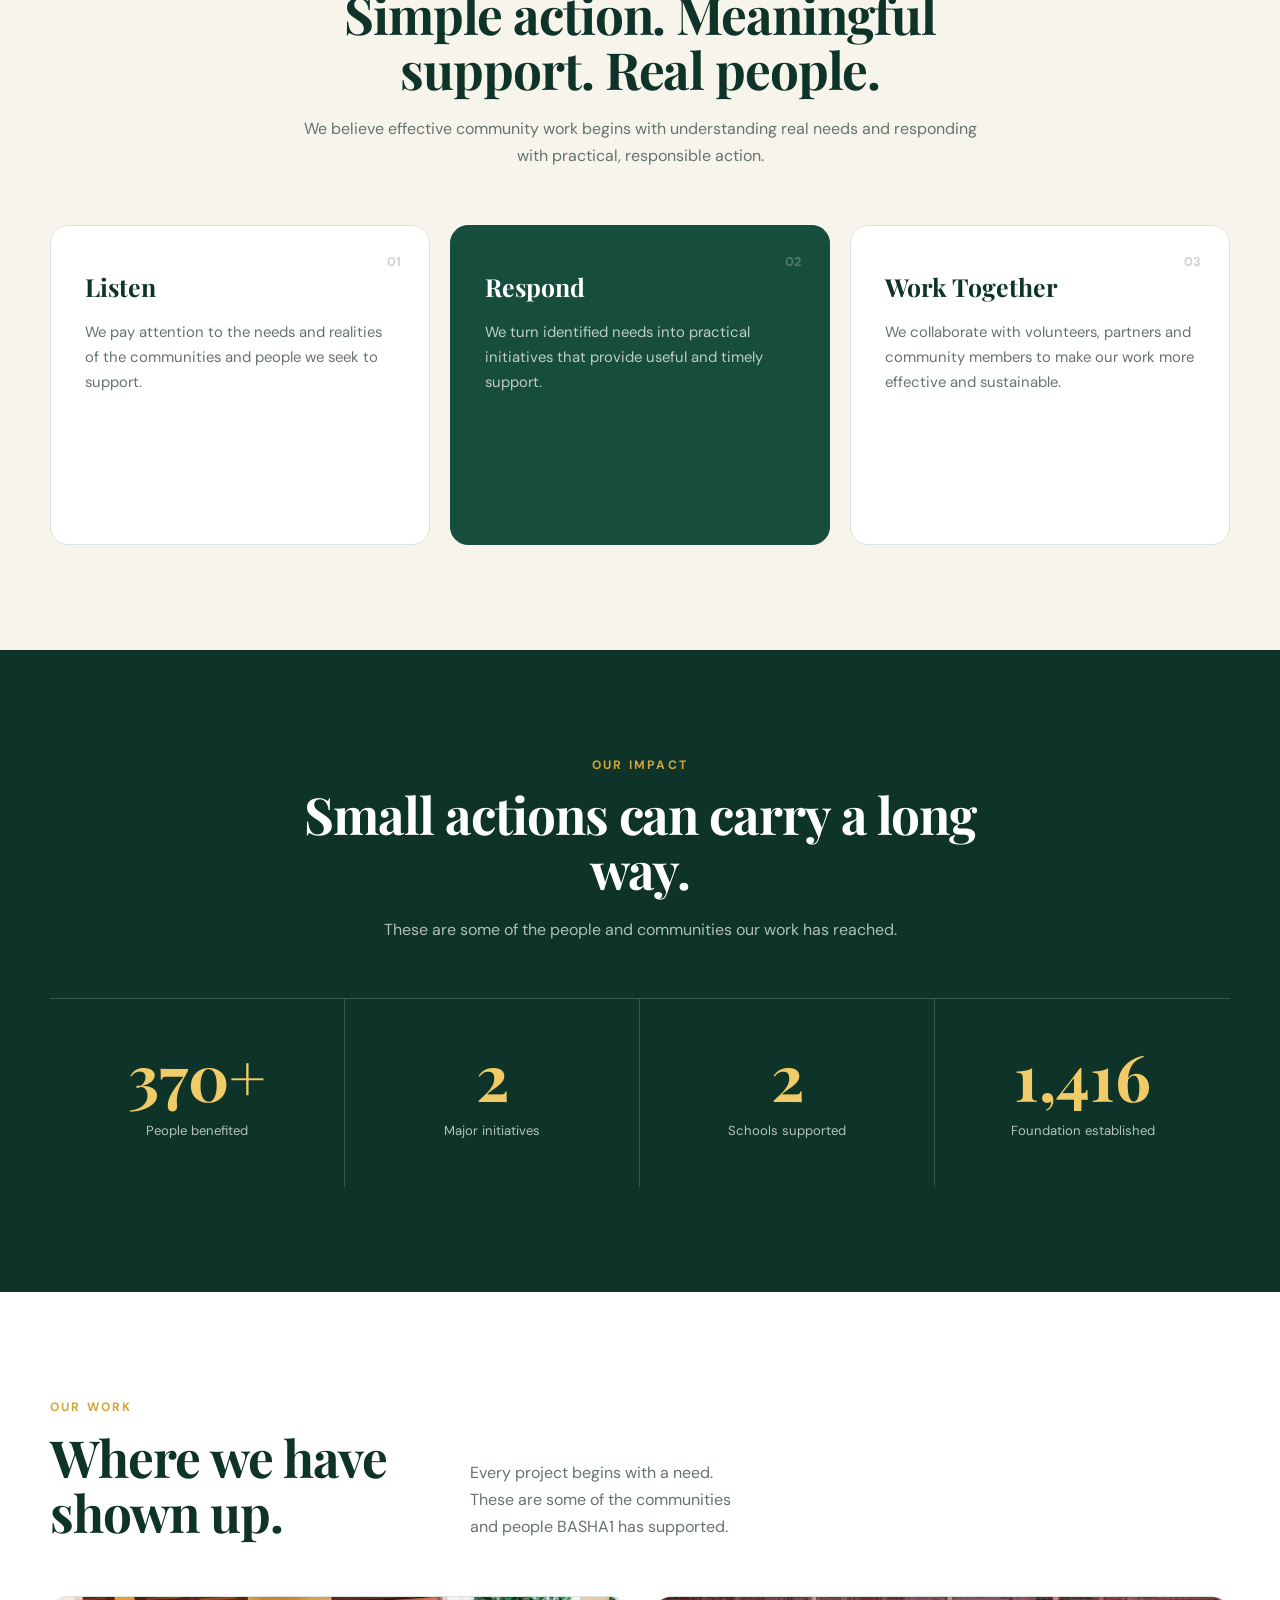
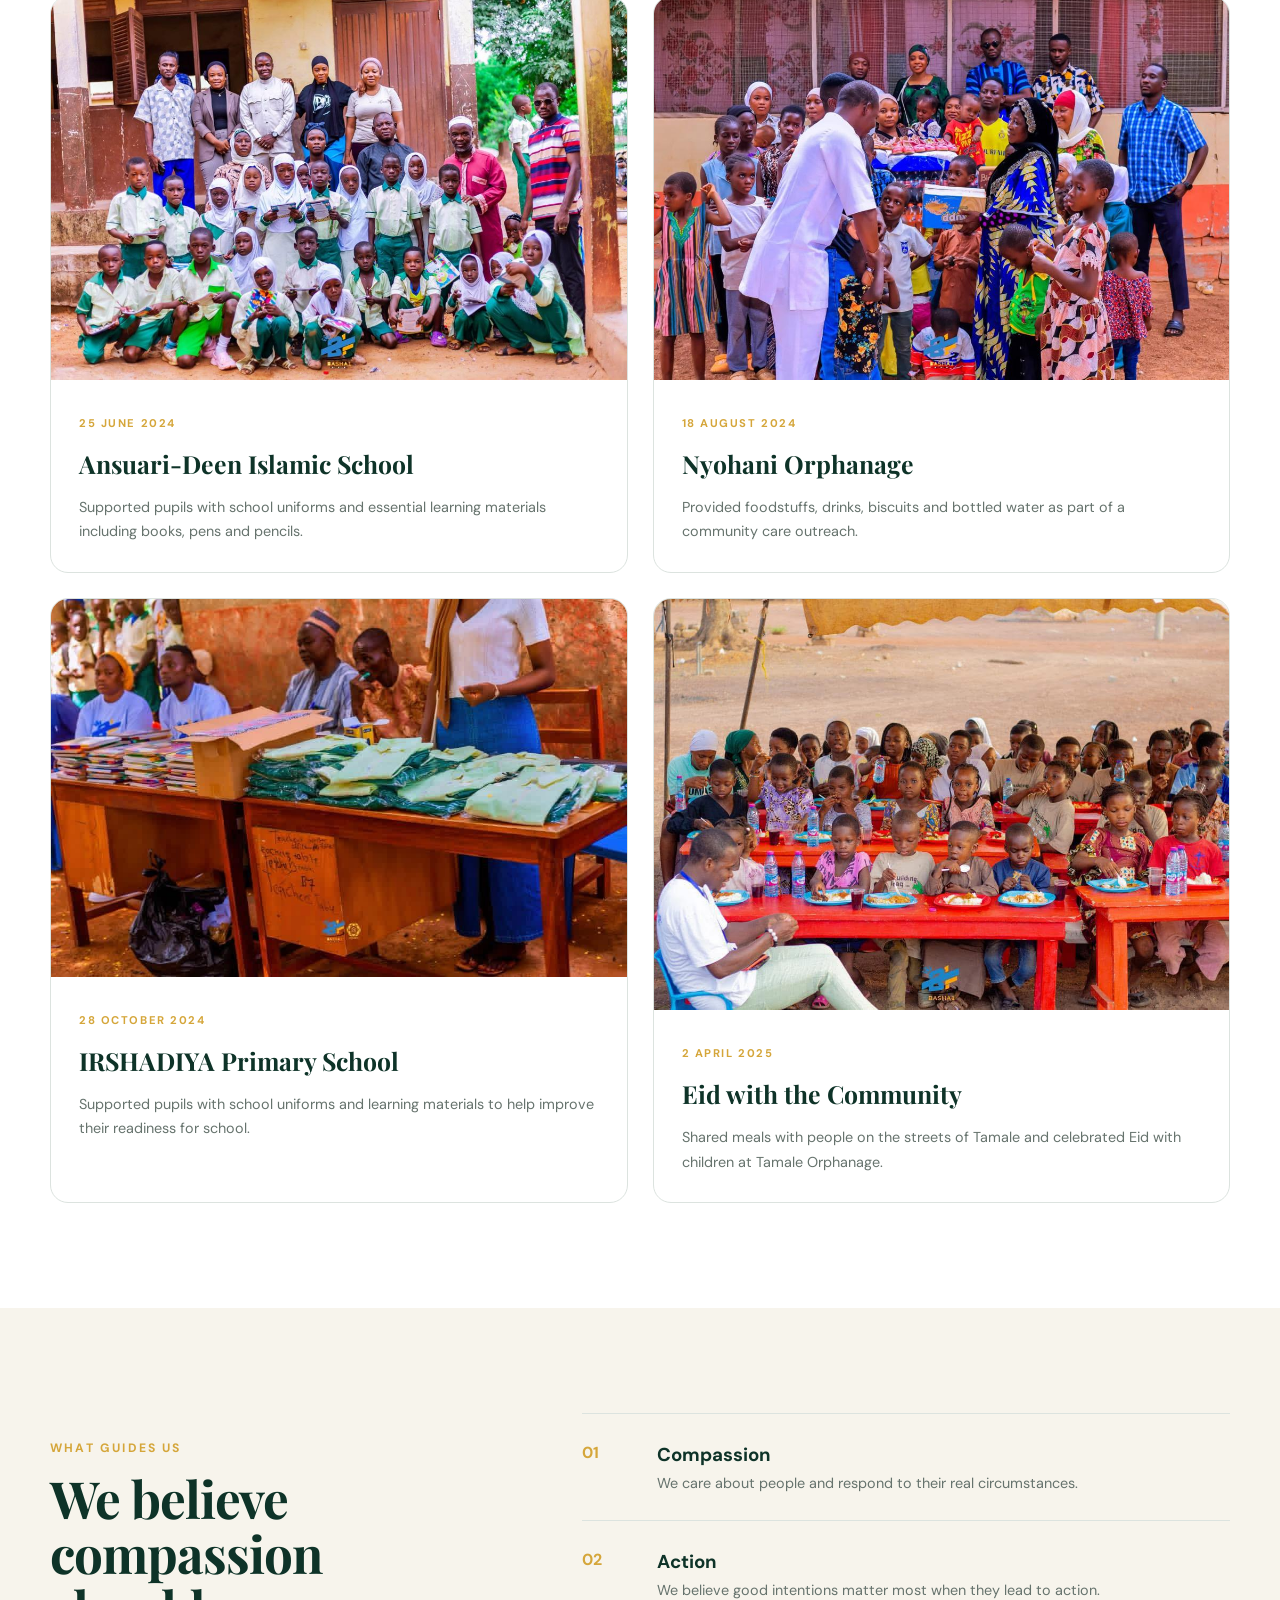
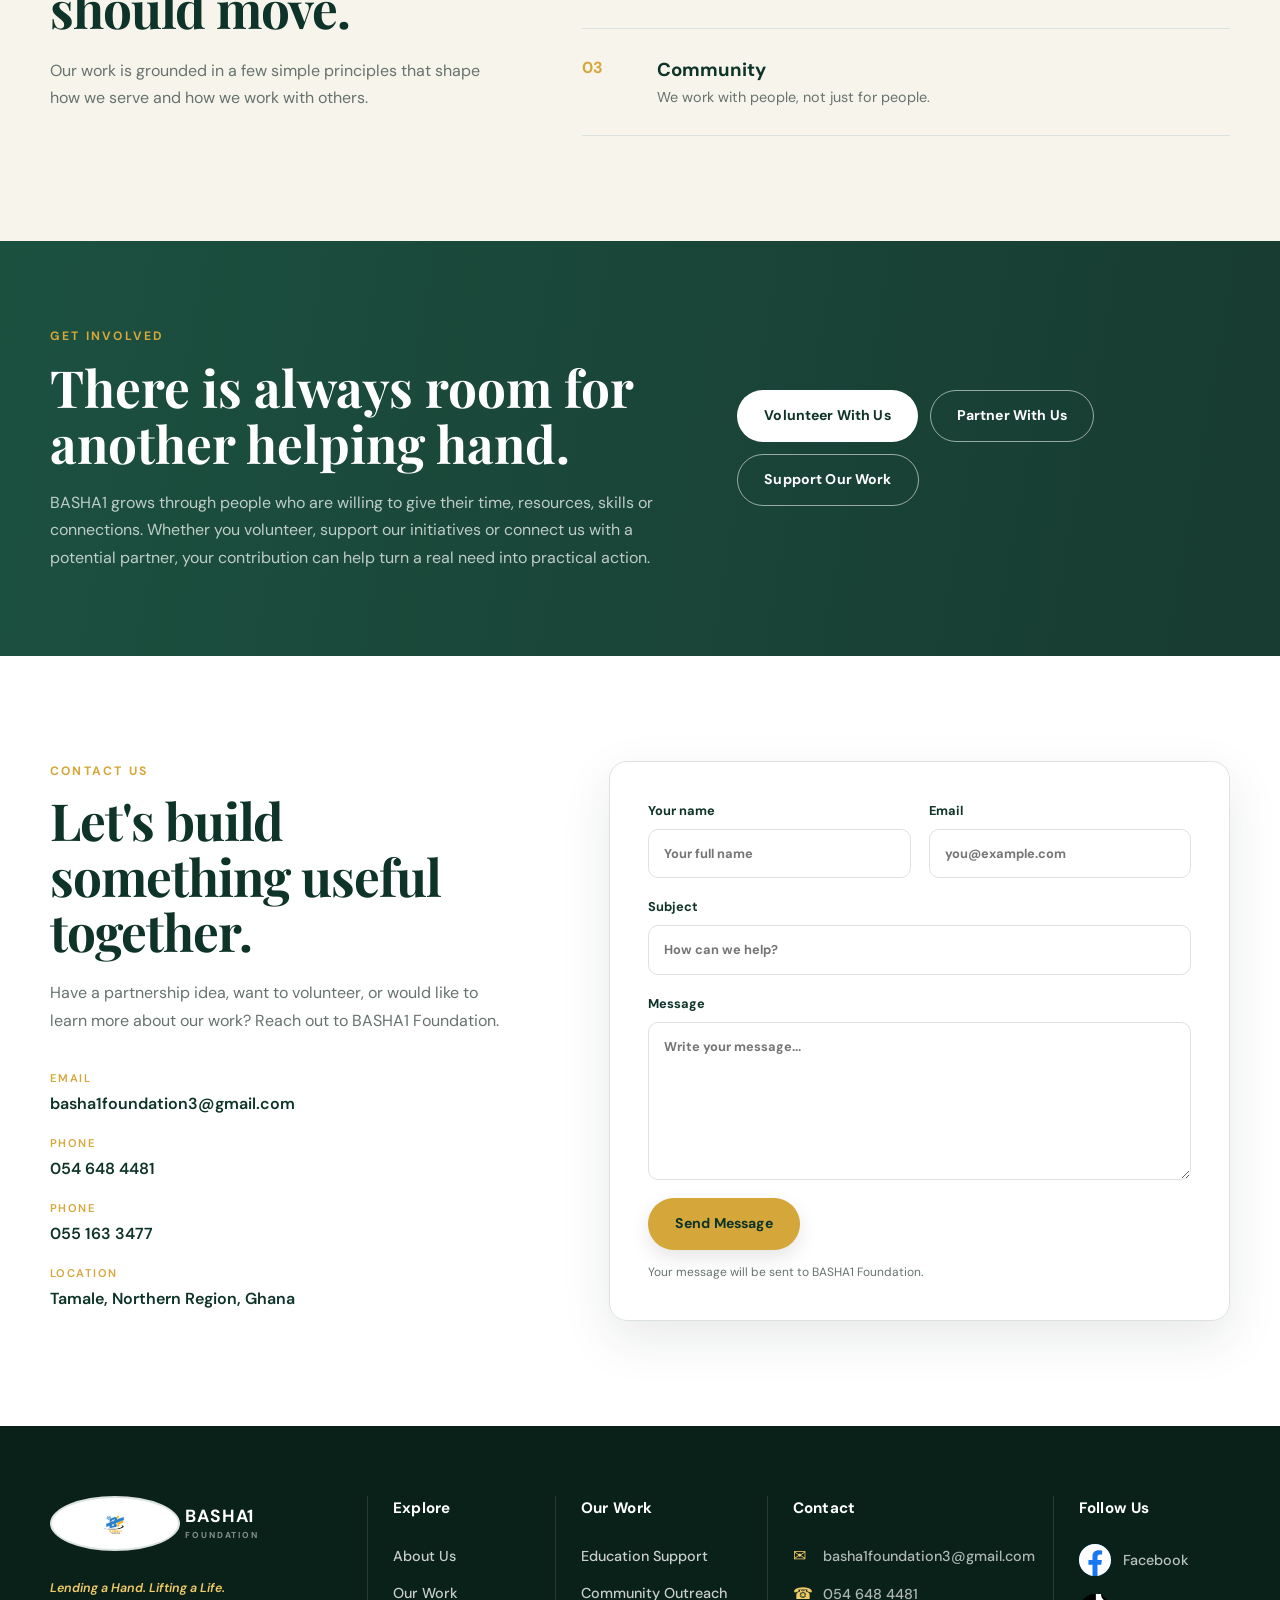
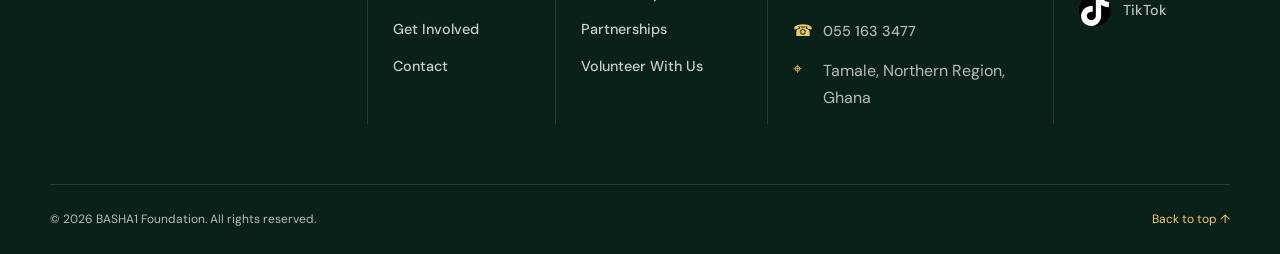
==== commit 5c18fd6e: "Add Support Us page" ====
--- a/index.html
+++ b/index.html
@@ -50,7 +50,7 @@
         <a href="our-work.html">Our Work</a>
         <a href="get-involved.html">Get Involved</a>
         <a href="#contact">Contact</a>
-        <a class="nav-cta" href="#get-involved">Support Us</a>
+        <a class="nav-cta" href="support-us.html">DONATE NOW</a>
       </div>
     </div>
   </nav>
--- a/style.css
+++ b/style.css
@@ -631,4 +631,100 @@
     padding:80px 0;
   }
 
+}
+
+/* ================================
+   SUPPORT US PAGE
+================================ */
+
+.support-card{
+  max-width:760px;
+  margin:40px auto 0;
+  padding:32px;
+  background:var(--white);
+  border:1px solid var(--border);
+  border-radius:18px;
+  box-shadow:0 12px 35px rgba(10,33,25,.07);
+}
+
+.support-card-header{
+  display:flex;
+  align-items:center;
+  gap:14px;
+  margin-bottom:28px;
+}
+
+.support-card-header .card-number{
+  display:flex;
+  align-items:center;
+  justify-content:center;
+  width:42px;
+  height:42px;
+  flex-shrink:0;
+  border-radius:50%;
+  background:var(--green);
+  color:var(--white);
+  font-size:.85rem;
+  font-weight:700;
+}
+
+.support-card-header h3{
+  margin:0;
+  font-size:1.35rem;
+}
+
+.support-details{
+  display:grid;
+  gap:14px;
+}
+
+.support-detail{
+  display:flex;
+  justify-content:space-between;
+  align-items:center;
+  gap:20px;
+  padding:16px 18px;
+  background:var(--cream);
+  border-radius:12px;
+}
+
+.support-detail span{
+  color:var(--muted);
+  font-size:.92rem;
+}
+
+.support-detail strong{
+  color:var(--dark-green);
+  text-align:right;
+}
+
+.support-note{
+  margin-top:22px;
+  padding:18px;
+  background:rgba(213,166,58,.10);
+  border-left:4px solid var(--gold);
+  border-radius:10px;
+  color:var(--text);
+  line-height:1.7;
+  font-size:.92rem;
+}
+
+@media(max-width:620px){
+  .support-card{
+    padding:22px;
+    margin-top:30px;
+  }
+
+  .support-detail{
+    flex-direction:column;
+    align-items:flex-start;
+    gap:6px;
+  }
+
+  .support-detail strong{
+    text-align:left;
+  }
+}
+.nav .nav-cta.active{
+  color:var(--white);
 }
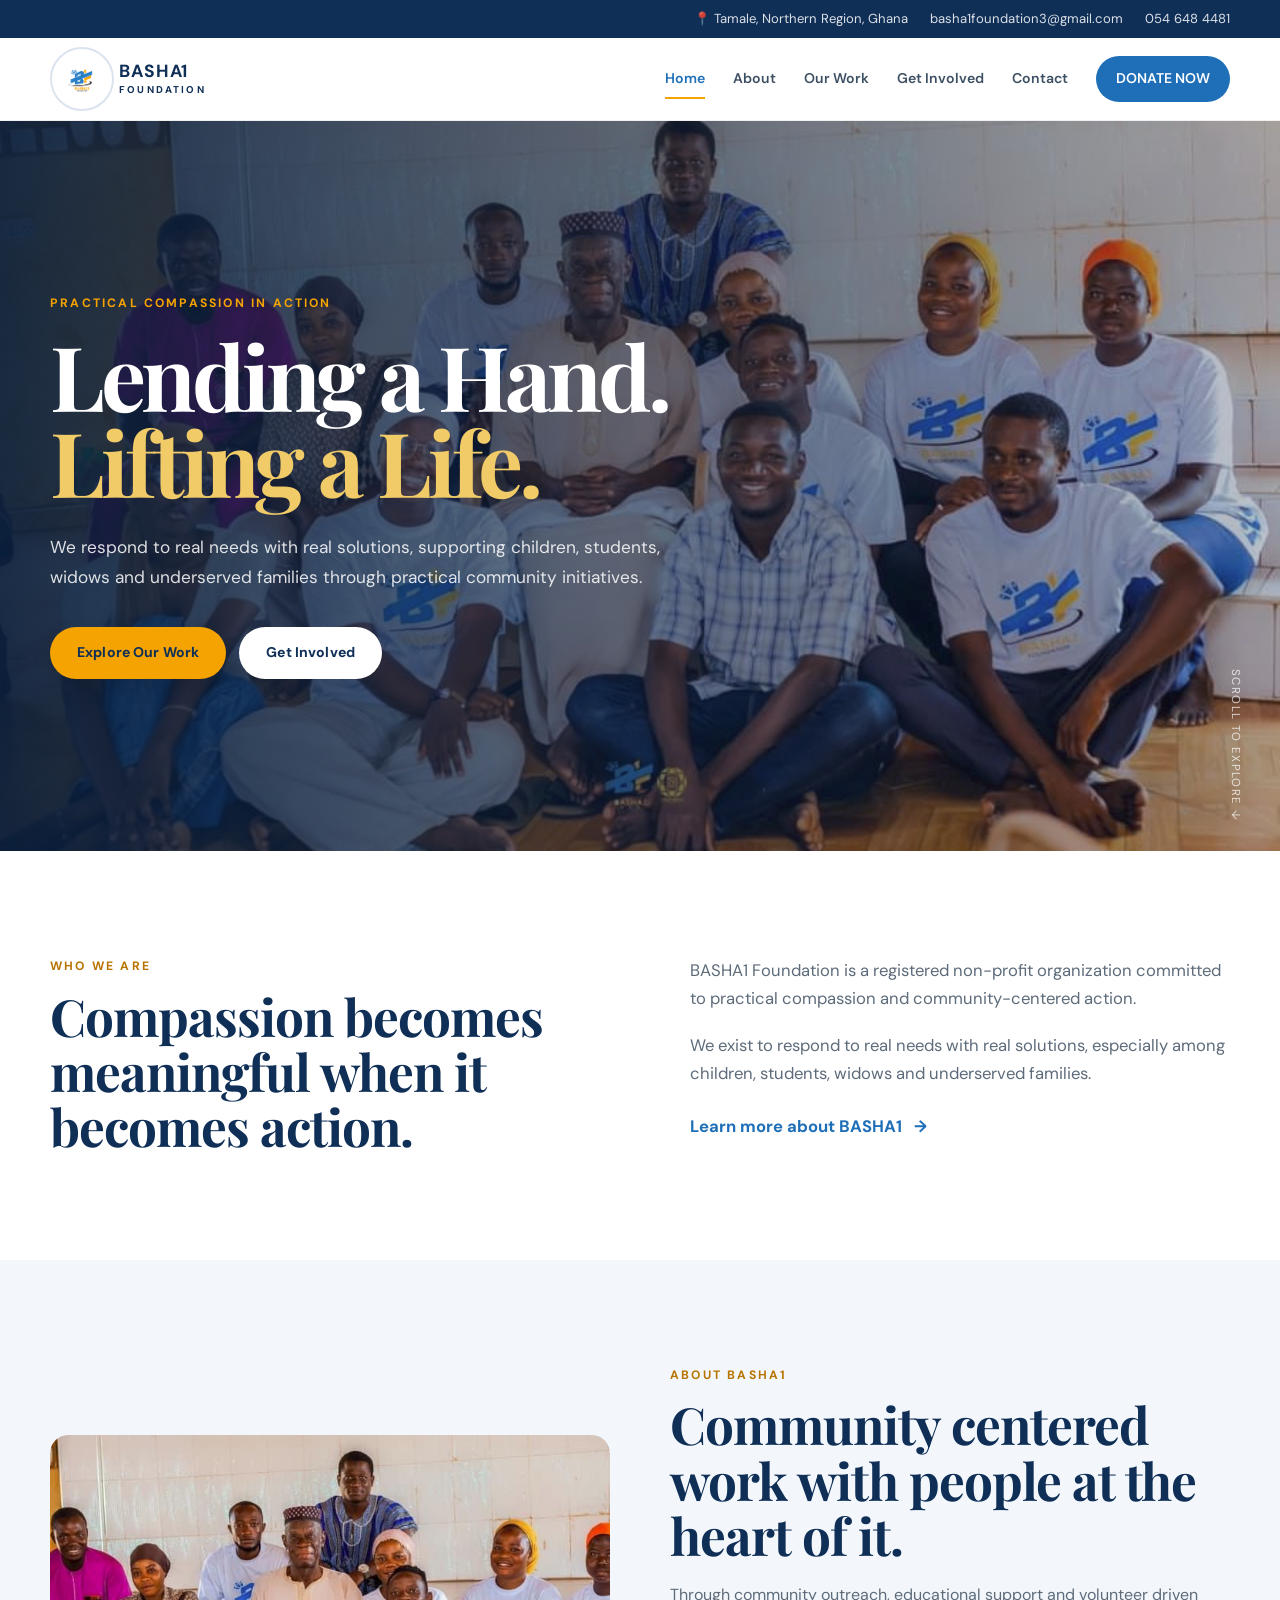
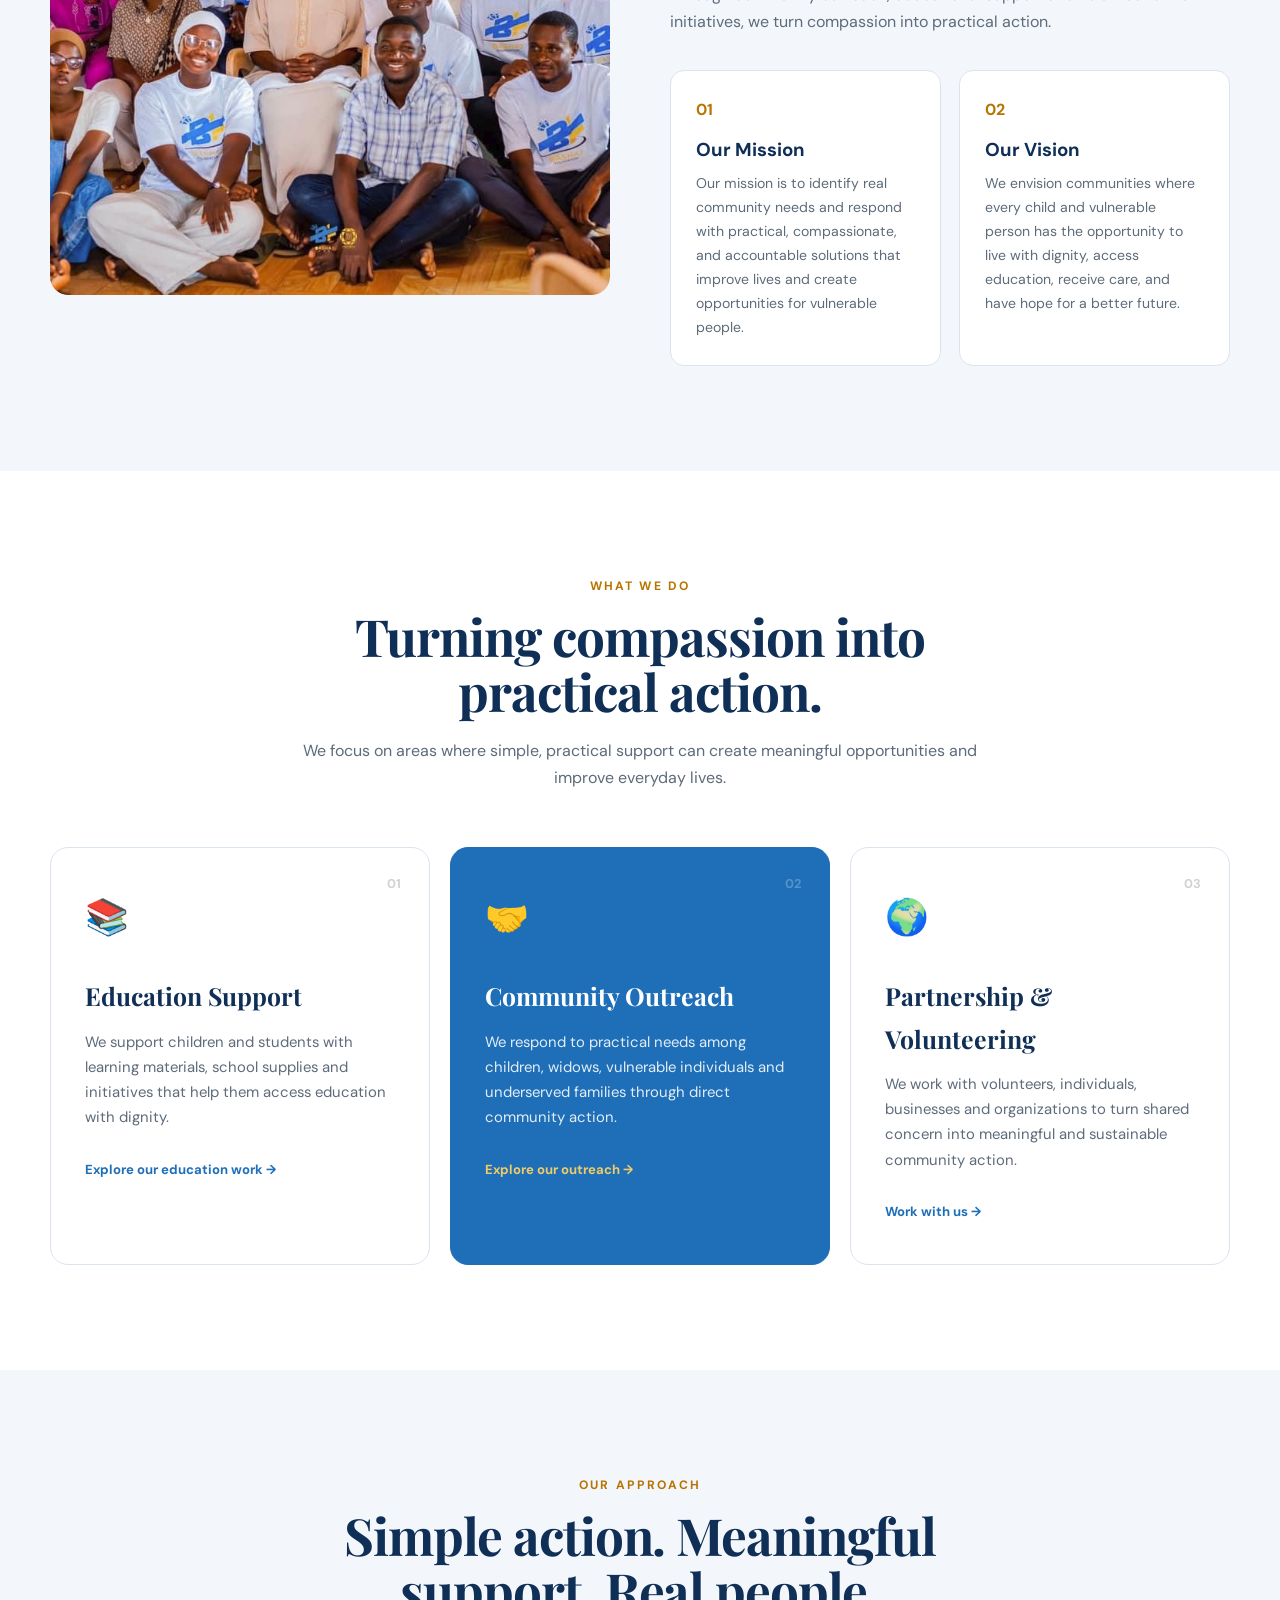
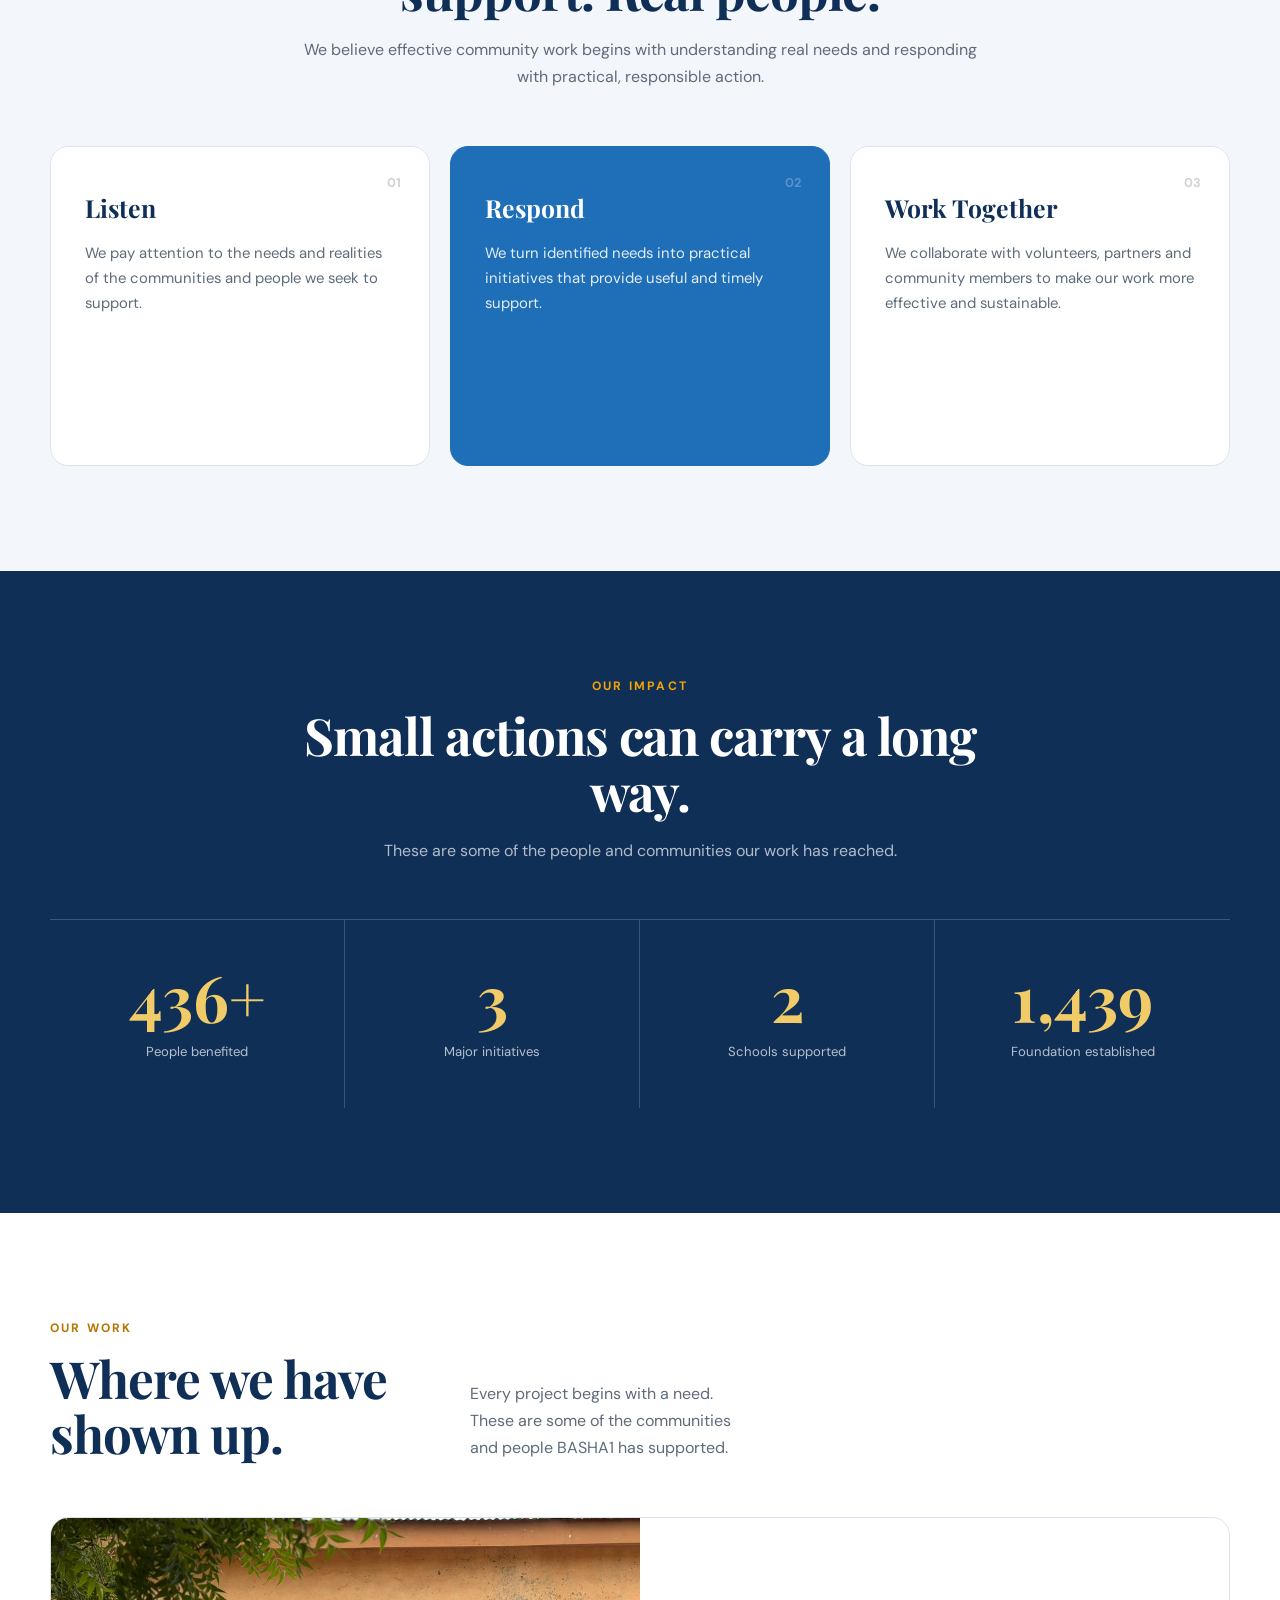
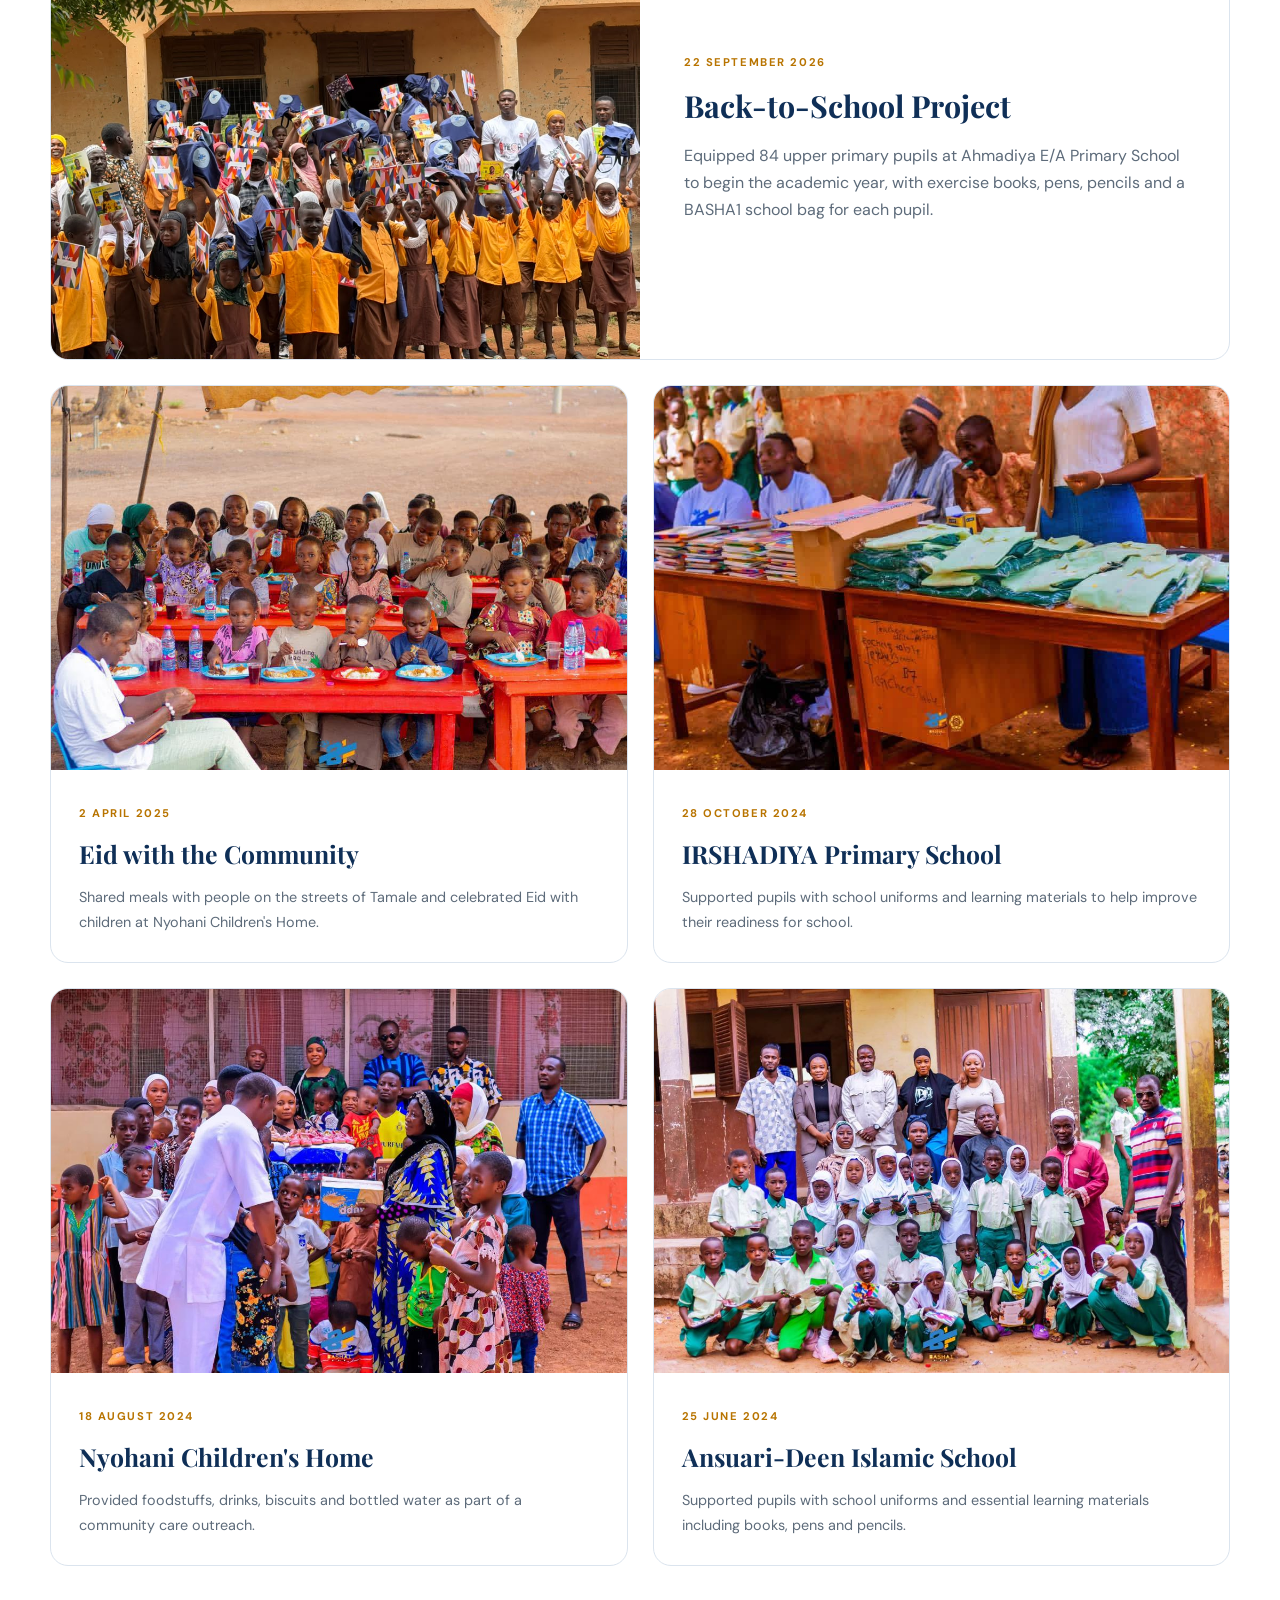
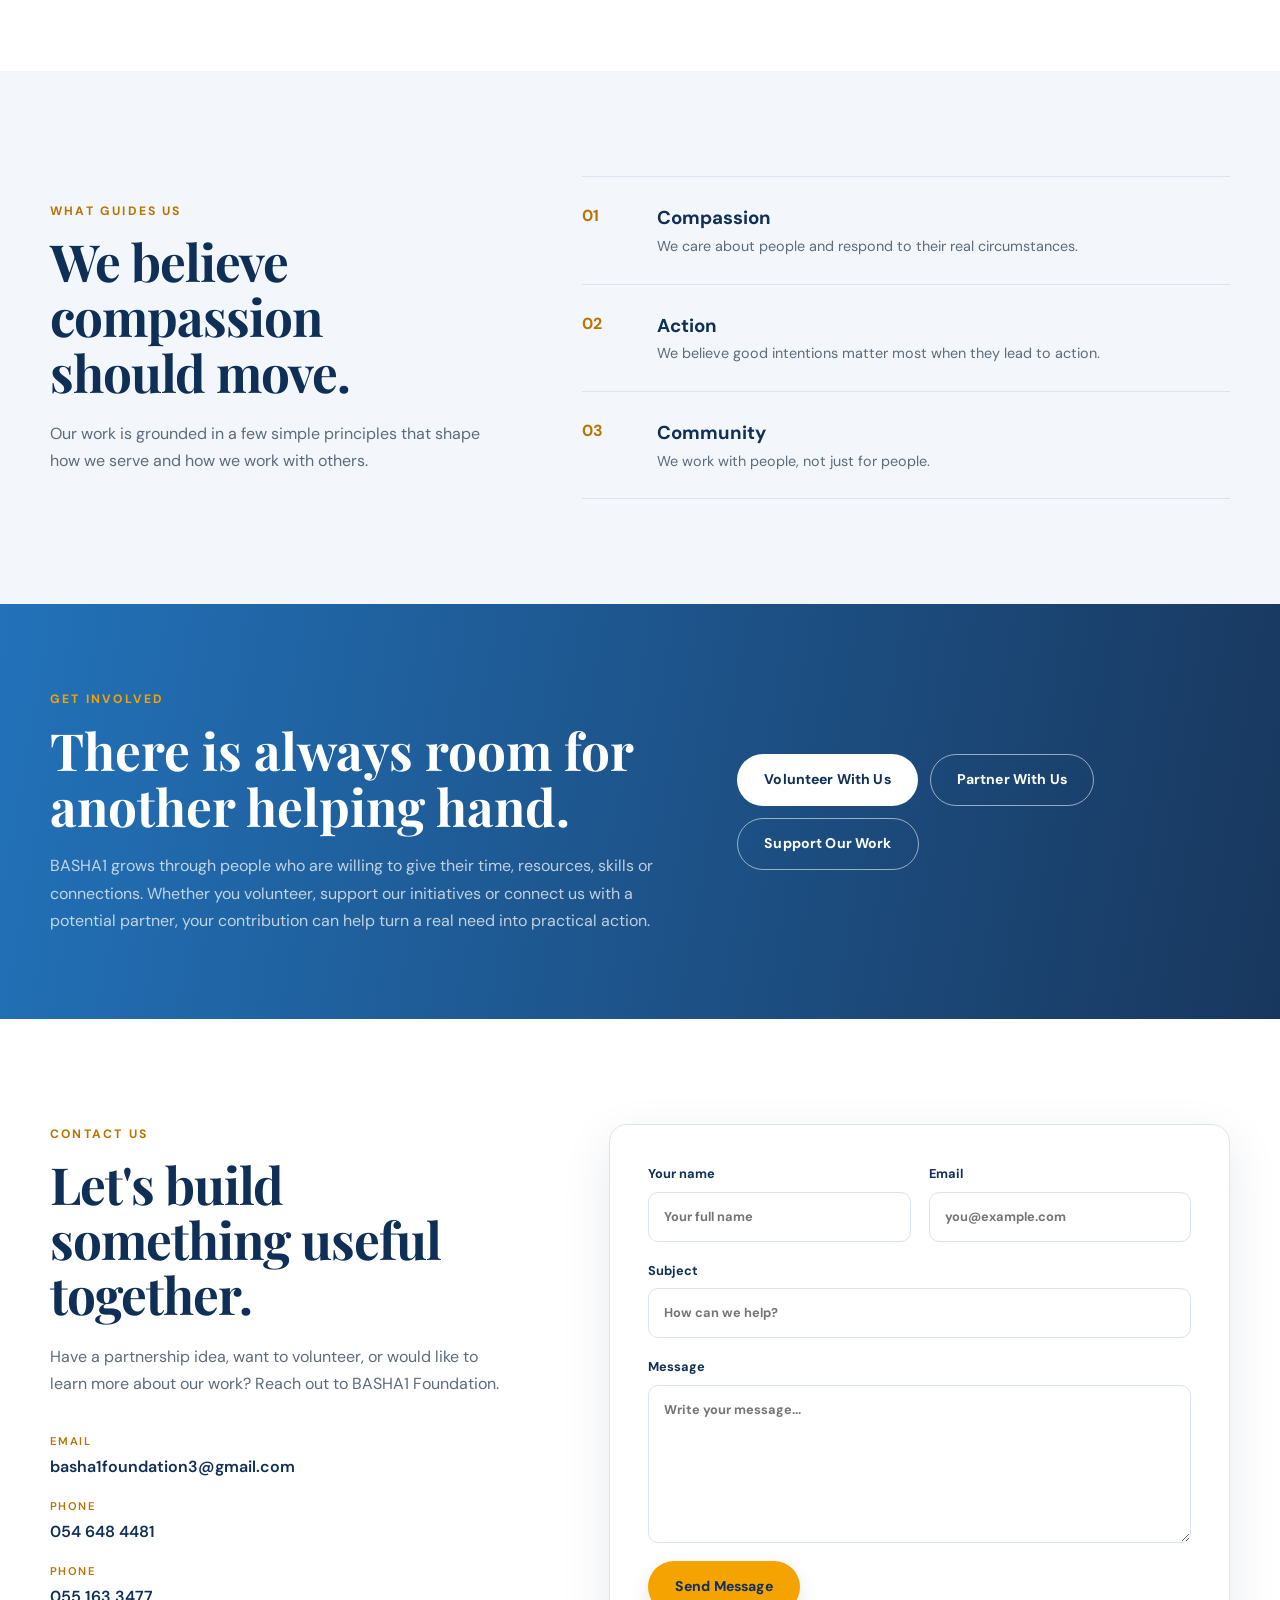
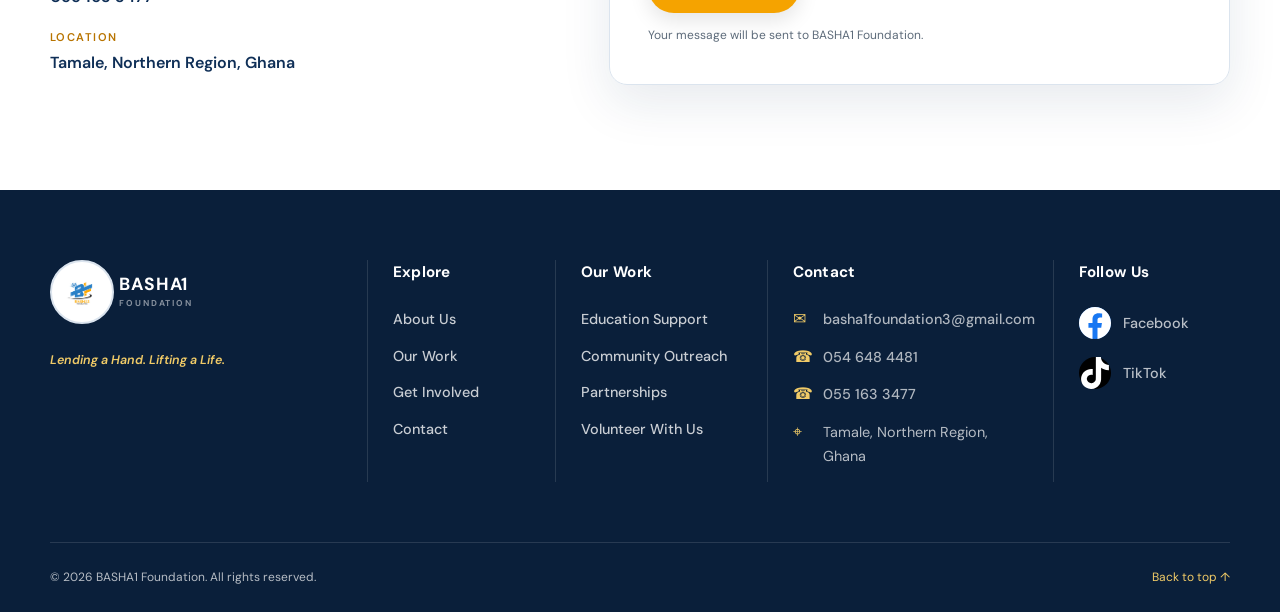
==== commit 99545ac7: "Update projects section, colours and content" ====
--- a/index.html
+++ b/index.html
@@ -109,19 +109,12 @@
       <h2>Community centered work with people at the heart of it.</h2>
 
       <p>
-        BASHA1 Foundation is a registered non-profit organization committed to
-        practical compassion and community-centered action.
-      </p>
-
-      <p>
-        We exist to respond to real needs with real solutions, especially among
-        children, students, widows and underserved families. Through community
-        outreach, educational support and volunteer-driven initiatives, we turn
-        compassion into practical action.
-      </p>
+  Through community outreach, educational support and volunteer driven
+  initiatives, we turn compassion into practical action.
+</p>
         <div class="mission-vision">
-          <article><span>01</span><h3>Our Mission</h3><p>To uplift the lives of vulnerable individuals through charitable actions and community-driven initiatives.</p></article>
-          <article><span>02</span><h3>Our Vision</h3><p>To create a society where every child and vulnerable person enjoys equal opportunity, access to education, and a life of dignity, care, and hope.</p></article>
+          <article><span>01</span><h3>Our Mission</h3><p> Our mission is to identify real community needs and respond with practical, compassionate, and accountable solutions that improve lives and create opportunities for vulnerable people.</p></article>
+          <article><span>02</span><h3>Our Vision</h3><p>We envision communities where every child and vulnerable person has the opportunity to live with dignity, access education, receive care, and have hope for a better future.</p></article>
         </div>
       </div>
     </div>
@@ -239,8 +232,8 @@
       </div>
 
       <div class="stats-grid">
-        <div class="stat"><strong data-count="530" data-suffix="+">0</strong><span>People benefited</span></div>
-        <div class="stat"><strong data-count="4">0</strong><span>Major initiatives</span></div>
+        <div class="stat"><strong data-count="614" data-suffix="+">0</strong><span>People benefited</span></div>
+        <div class="stat"> <strong data-count="5">0</strong><span>Major initiatives</span></div>
         <div class="stat"><strong data-count="3">0</strong><span>Schools supported</span></div>
         <div class="stat"><strong data-count="2024">0</strong><span>Foundation established</span></div>
       </div>
@@ -248,36 +241,42 @@
   </section>
 
   <section class="section" id="past-projects">
-    <div class="container">
-      <div class="section-heading split-heading">
-        <div><p class="section-label">OUR WORK</p><h2>Where we have shown up.</h2></div>
-        <p>Every project begins with a need. These are some of the communities and people BASHA1 has supported.</p>
-      </div>
-
-      <div class="projects-grid">
-        <article class="project-card">
-          <div class="project-photo"><img src="assets/Ansuari-Deen.jpg" alt="Ansuari-Deen Islamic School"></div>
-          <div class="project-card-body"><span class="project-date">25 JUNE 2024</span><h3>Ansuari-Deen Islamic School</h3><p>Supported pupils with school uniforms and essential learning materials including books, pens and pencils.</p></div>
-        </article>
-
-        <article class="project-card">
-          <div class="project-photo"><img src="assets/Nyohani.jpg" alt="Nyohani Orphanage">
-          </div>
-          <div class="project-card-body"><span class="project-date">18 AUGUST 2024</span><h3>Nyohani Orphanage</h3><p>Provided foodstuffs, drinks, biscuits and bottled water as part of a community care outreach.</p></div>
-        </article>
-
-        <article class="project-card">
-          <div class="project-photo"><img src="assets/IRSHADIYA-Primary.jpg" alt="IRSHADIYA Primary School"></div>
-          <div class="project-card-body"><span class="project-date">28 OCTOBER 2024</span><h3>IRSHADIYA Primary School</h3><p>Supported pupils with school uniforms and learning materials to help improve their readiness for school.</p></div>
-        </article>
-
-        <article class="project-card">
-          <div class="project-photo"><img src="assets/Nyohani-Eid.jpg" alt="Eid Outreach"></div>
-          <div class="project-card-body"><span class="project-date">2 APRIL 2025</span><h3>Eid with the Community</h3><p>Shared meals with people on the streets of Tamale and celebrated Eid with children at Tamale Orphanage.</p></div>
-        </article>
-      </div>
-    </div>
-  </section>
+  <div class="container">
+    <div class="section-heading split-heading">
+      <div><p class="section-label">OUR WORK</p><h2>Where we have shown up.</h2></div>
+      <p>Every project begins with a need. These are some of the communities and people BASHA1 has supported.</p>
+    </div>
+
+    <div class="projects-grid">
+
+      <article class="project-card project-card-wide">
+        <div class="project-photo"><img src="assets/back-to-school.jpg" alt="Back-to-School Project at Ahmadiya E/A Primary School"></div>
+        <div class="project-card-body"><span class="project-date">22 SEPTEMBER 2026</span><h3>Back-to-School Project</h3><p>Equipped 84 upper primary pupils at Ahmadiya E/A Primary School to begin the academic year, with exercise books, pens, pencils and a BASHA1 school bag for each pupil.</p></div>
+      </article>
+
+      <article class="project-card">
+        <div class="project-photo"><img src="assets/Nyohani-Eid.jpg" alt="Eid Outreach"></div>
+        <div class="project-card-body"><span class="project-date">2 APRIL 2025</span><h3>Eid with the Community</h3><p>Shared meals with people on the streets of Tamale and celebrated Eid with children at Nyohani Children's Home.</p></div>
+      </article>
+
+      <article class="project-card">
+        <div class="project-photo"><img src="assets/IRSHADIYA-Primary.jpg" alt="IRSHADIYA Primary School"></div>
+        <div class="project-card-body"><span class="project-date">28 OCTOBER 2024</span><h3>IRSHADIYA Primary School</h3><p>Supported pupils with school uniforms and learning materials to help improve their readiness for school.</p></div>
+      </article>
+
+      <article class="project-card">
+        <div class="project-photo"><img src="assets/Nyohani.jpg" <h3>Nyohani Children's Home</h3>></div>
+        <div class="project-card-body"><span class="project-date">18 AUGUST 2024</span> <h3>Nyohani Children's Home</h3><p>Provided foodstuffs, drinks, biscuits and bottled water as part of a community care outreach.</p></div>
+      </article>
+
+      <article class="project-card">
+        <div class="project-photo"><img src="assets/Ansuari-Deen.jpg" alt="Ansuari-Deen Islamic School"></div>
+        <div class="project-card-body"><span class="project-date">25 JUNE 2024</span><h3>Ansuari-Deen Islamic School</h3><p>Supported pupils with school uniforms and essential learning materials including books, pens and pencils.</p></div>
+      </article>
+
+    </div>
+  </div>
+</section>
 
   <section class="values section section-soft">
     <div class="container values-grid">
--- a/style.css
+++ b/style.css
@@ -1,4 +1,4 @@
-:root{--green:#174d3c;--green-dark:#0e3328;--green-light:#eaf2ee;--gold:#d5a63a;--cream:#f7f4ec;--white:#fff;--black:#16201c;--muted:#66736d;--border:#dce3df;--shadow:0 18px 50px rgba(15,42,32,.10);--radius:18px;--container:1180px}
+:root{--green:#1e6fb8;--green-dark:#0f2f57;--green-light:#eaf2fb;--gold:#f5a300;--gold-text:#b87400;--cream:#f3f7fb;--white:#fff;--black:#142033;--muted:#5d6b7a;--border:#dbe4ee;--shadow:0 18px 50px rgba(15,47,87,.10);--radius:18px;--container:1180px}
 *{box-sizing:border-box;margin:0;padding:0}
 html{scroll-behavior:smooth}
 body{font-family:"DM Sans",sans-serif;color:var(--black);background:var(--white);line-height:1.7}
@@ -79,7 +79,7 @@
 
 .nav>a{
   position:relative;
-  color:#405049;
+  color:#3d4f63;
   font-size:.88rem;
   font-weight:600;
   transition:color .25s ease;
@@ -119,7 +119,7 @@
   transform:translateY(-2px);
 }
 .menu-btn{display:none;border:0;background:transparent;cursor:pointer}.menu-btn span{display:block;width:25px;height:2px;margin:5px;background:var(--green-dark)}
-.hero{min-height:730px;position:relative;display:flex;align-items:center;background:linear-gradient(90deg,rgba(8,36,27,.92),rgba(8,36,27,.58),rgba(8,36,27,.25)),url("assets/basha1-team.jpg") center/cover no-repeat,var(--green-dark);color:var(--white)}
+.hero{min-height:730px;position:relative;display:flex;align-items:center;background:linear-gradient(90deg,rgba(9,32,62,.92),rgba(9,32,62,.58),rgba(9,32,62,.25)),url("assets/basha1-team.jpg") center/cover no-repeat,var(--green-dark);color:var(--white)}
 .hero-content{
   padding:100px 0;
 }
@@ -201,9 +201,9 @@
 .scroll-down{position:absolute;right:35px;bottom:30px;color:rgba(255,255,255,.75);font-size:.72rem;text-transform:uppercase;letter-spacing:.12em;writing-mode:vertical-rl}
 .intro-grid{display:grid;grid-template-columns:1fr 1fr;gap:100px}.intro-copy{color:var(--muted);font-size:1.04rem}.intro-copy p+p{margin-top:18px}.text-link{display:inline-flex;gap:12px;margin-top:25px;color:var(--green);font-weight:700}
 .about-grid{display:grid;grid-template-columns:.1fr 1fr;gap:60px;align-items:center}.about-image{border-radius:var(--radius);overflow:hidden;}.about-image img{width:100%;height:460px;object-fit:cover;display:block;
-}.image-placeholder{min-height:460px;background:linear-gradient(135deg,rgba(23,77,60,.96),rgba(14,51,40,.88));border-radius:var(--radius);display:grid;place-items:center;color:rgba(255,255,255,.8);text-align:center}.image-placeholder div{border:1px dashed rgba(255,255,255,.45);padding:35px;margin:30px}.image-placeholder span{display:block;font-weight:700;letter-spacing:.15em}.image-placeholder small{display:block;margin-top:8px;color:rgba(255,255,255,.65)}.project-photo img,.project-card-image img{width:100%;height:100%;min-height:inherit;object-fit:cover;display:block;border-radius:inherit}
+}.image-placeholder{min-height:460px;background:linear-gradient(135deg,rgba(30,111,184,.96),rgba(15,47,87,.88));border-radius:var(--radius);display:grid;place-items:center;color:rgba(255,255,255,.8);text-align:center}.image-placeholder div{border:1px dashed rgba(255,255,255,.45);padding:35px;margin:30px}.image-placeholder span{display:block;font-weight:700;letter-spacing:.15em}.image-placeholder small{display:block;margin-top:8px;color:rgba(255,255,255,.65)}.project-photo img,.project-card-image img{width:100%;height:100%;min-height:inherit;object-fit:cover;display:block;border-radius:inherit}
 .about-content>p:not(.section-label){color:var(--muted);margin-top:18px}.mission-vision{display:grid;grid-template-columns:1fr 1fr;gap:18px;margin-top:35px}.mission-vision article{padding:25px;background:var(--white);border:1px solid var(--border);border-radius:14px}.mission-vision span{color:var(--gold);font-weight:700}.mission-vision h3{margin:10px 0 7px;color:var(--green-dark)}.mission-vision p{color:var(--muted);font-size:.88rem}
-.focus-grid{display:grid;grid-template-columns:repeat(3,1fr);gap:20px}.focus-card{position:relative;padding:40px 34px; min-height:320px;border:1px solid var(--border);border-radius:var(--radius);background:var(--white);transition:tranform .3s ease,box-shadow .3s ease;}.focus-card{
+.focus-grid{display:grid;grid-template-columns:repeat(3,1fr);gap:20px}.focus-card{
   position:relative;
   padding:40px 34px;
   min-height:320px;
@@ -215,7 +215,7 @@
 
 .focus-card:hover{
   transform:translateY(-6px);
-  box-shadow:0 18px 40px rgba(8,36,27,.10);
+  box-shadow:0 18px 40px rgba(15,47,87,.12);
 }
 
 .focus-card.featured{
@@ -261,7 +261,7 @@
 }
 
 .featured p{
-  color:rgba(255,255,255,.72);
+  color:rgba(255,255,255,.88);
 }
 
 .focus-card a{
@@ -280,12 +280,12 @@
 }
 
 .impact{background:var(--green-dark);color:var(--white)}.light-heading h2{color:var(--white)}.light-heading>p:last-child{color:rgba(255,255,255,.68)}.stats-grid{display:grid;grid-template-columns:repeat(4,1fr);border-top:1px solid rgba(255,255,255,.18)}.stat{padding:45px 25px;text-align:center;border-right:1px solid rgba(255,255,255,.18)}.stat:last-child{border-right:0}.stat strong{display:block;color:#f1cb67;font-family:"Playfair Display",serif;font-size:clamp(2.5rem,5vw,4.4rem);line-height:1}.stat span{display:block;margin-top:12px;color:rgba(255,255,255,.7);font-size:.82rem}
-.split-heading{display:grid;grid-template-columns:1fr .8fr;gap:70px;align-items:end}.split-heading>p{color:var(--muted)}.projects-grid{display:grid;grid-template-columns:repeat(2,1fr);gap:25px}.project-card{overflow:hidden;border:1px solid var(--border);border-radius:var(--radius);background:var(--white)}.project-card-image{min-height:290px;border-radius:10}.project-card-body{padding:28px}.project-date{color:var(--gold);font-size:.7rem;font-weight:700;letter-spacing:.14em}.project-card h3{margin:8px 0 10px;color:var(--green-dark);font-family:"Playfair Display",serif;font-size:1.55rem}.project-card p{color:var(--muted);font-size:.9rem}
+.split-heading{display:grid;grid-template-columns:1fr .8fr;gap:70px;align-items:end}.split-heading>p{color:var(--muted)}.projects-grid{display:grid;grid-template-columns:repeat(2,1fr);gap:25px}.project-card{overflow:hidden;border:1px solid var(--border);border-radius:var(--radius);background:var(--white)}.project-photo{aspect-ratio:3/2;overflow:hidden}.project-card-body{padding:28px}.project-date{color:var(--gold);font-size:.7rem;font-weight:700;letter-spacing:.14em}.project-card h3{margin:8px 0 10px;color:var(--green-dark);font-family:"Playfair Display",serif;font-size:1.55rem}.project-card p{color:var(--muted);font-size:.9rem}
 .values-grid{display:grid;grid-template-columns:.8fr 1.2fr;gap:100px;align-items:center}.values-grid>div:first-child>p:last-child{color:var(--muted);margin-top:20px}.values-list{border-top:1px solid var(--border)}.values-list article{display:grid;grid-template-columns:55px 1fr;gap:20px;padding:25px 0;border-bottom:1px solid var(--border)}.values-list span{color:var(--gold);font-weight:700}.values-list h3{color:var(--green-dark)}.values-list p{color:var(--muted);font-size:.9rem}
-.cta-section{background:linear-gradient(100deg,rgba(23,77,60,.98),rgba(14,51,40,.96));color:var(--white);padding:85px 0}.cta-inner{display:flex;align-items:center;justify-content:space-between;gap:60px}.cta-inner h2{max-width:700px;margin-top:12px;font-family:"Playfair Display",serif;font-size:clamp(2.2rem,4vw,3.7rem);line-height:1.1}.cta-inner>div:first-child>p:last-child{max-width:650px;margin-top:18px;color:rgba(255,255,255,.72)}.cta-actions{display:flex;flex-wrap:wrap;gap:12px;min-width:250px}
+.cta-section{background:linear-gradient(100deg,rgba(30,111,184,.98),rgba(15,47,87,.96));color:var(--white);padding:85px 0}.cta-inner{display:flex;align-items:center;justify-content:space-between;gap:60px}.cta-inner h2{max-width:700px;margin-top:12px;font-family:"Playfair Display",serif;font-size:clamp(2.2rem,4vw,3.7rem);line-height:1.1}.cta-inner>div:first-child>p:last-child{max-width:650px;margin-top:18px;color:rgba(255,255,255,.72)}.cta-actions{display:flex;flex-wrap:wrap;gap:12px;min-width:250px}
 .contact-grid{display:grid;grid-template-columns:.85fr 1.15fr;gap:100px}.contact> .container>div:first-child>p:not(.section-label){color:var(--muted);margin-top:20px}.contact-details{margin-top:35px;display:grid;gap:17px}.contact-details a,.contact-details div{color:var(--green-dark);font-weight:600}.contact-details span{display:block;color:var(--gold);font-size:.7rem;letter-spacing:.13em;text-transform:uppercase;margin-bottom:2px}.contact-form{padding:38px;border:1px solid var(--border);border-radius:var(--radius);box-shadow:var(--shadow)}.form-row{display:grid;grid-template-columns:1fr 1fr;gap:18px}.contact-form label{display:block;color:var(--green-dark);font-size:.8rem;font-weight:700;margin-bottom:18px}.contact-form input,.contact-form textarea{display:block;width:100%;margin-top:7px;border:1px solid var(--border);border-radius:10px;padding:13px 15px;outline:none;color:var(--black);background:var(--white)}.contact-form input:focus,.contact-form textarea:focus{border-color:var(--green)}.form-note{color:var(--muted);font-size:.75rem;margin-top:12px}
 .footer{
-  background:#0a2119;
+  background:#0a1f3a;
   color:rgba(255,255,255,.7);
   padding-top:70px;
 }
@@ -338,11 +338,6 @@
   margin-top:5px;
 }
 
-.footer-logo img{
-  width:130px;
-  height:55px;
-  object-fit:contain;
-}
 
 .footer-brand > p{
   margin-top:22px;
@@ -644,7 +639,7 @@
   background:var(--white);
   border:1px solid var(--border);
   border-radius:18px;
-  box-shadow:0 12px 35px rgba(10,33,25,.07);
+  box-shadow:0 12px 35px rgba(15,47,87,.08);
 }
 
 .support-card-header{
@@ -694,17 +689,17 @@
 }
 
 .support-detail strong{
-  color:var(--dark-green);
+  color:var(--green-dark);
   text-align:right;
 }
 
 .support-note{
   margin-top:22px;
   padding:18px;
-  background:rgba(213,166,58,.10);
+  background:rgba(245,163,0,.10);
   border-left:4px solid var(--gold);
   border-radius:10px;
-  color:var(--text);
+  color:var(--black);
   line-height:1.7;
   font-size:.92rem;
 }
@@ -727,4 +722,39 @@
 }
 .nav .nav-cta.active{
   color:var(--white);
+}
+/* ===== FIXES ===== */
+.footer-location{font-size:.9rem}
+.support-card-header .card-number{position:static}
+
+/* Mobile: must come AFTER the "ABOUT SECTION IMAGE FIX" rules above */
+@media(max-width:900px){
+  .about-grid{grid-template-columns:1fr;gap:35px}
+  .about-image img{height:340px}
+  .nav>a:not(.nav-cta)::after{display:none}
+}
+
+/* Tablet footer: brand on top, then two tidy columns (phones keep their own stacked layout) */
+@media(min-width:621px) and (max-width:900px){
+  .footer-grid{grid-template-columns:1fr 1fr;gap:35px 30px}
+  .footer-grid>div,
+  .footer-grid>div:first-child,
+  .footer-grid>div:last-child{padding:0;border-right:0}
+  .footer-brand{grid-column:1/-1;padding-right:0 !important}
+}
+
+/* ===== PALETTE: readable gold on light backgrounds ===== */
+.section-label,.project-date,.mission-vision span,.values-list span,.contact-details span{color:var(--gold-text)}
+.hero .eyebrow,.page-hero .section-label,.cta-section .section-label,.impact .section-label{color:var(--gold)}
+
+/* ===== Wide "latest project" card ===== */
+.project-card-wide{grid-column:1/-1;display:grid;grid-template-columns:1fr 1fr}
+.project-card-wide .project-photo{aspect-ratio:auto;min-height:340px;border-radius:0}
+.project-card-wide .project-card-body{display:flex;flex-direction:column;justify-content:center;padding:44px}
+.project-card-wide h3{font-size:1.9rem}
+.project-card-wide p{font-size:1rem}
+@media(max-width:900px){
+  .project-card-wide{grid-template-columns:1fr}
+  .project-card-wide .project-photo{min-height:260px}
+  .project-card-wide .project-card-body{padding:28px}
 }
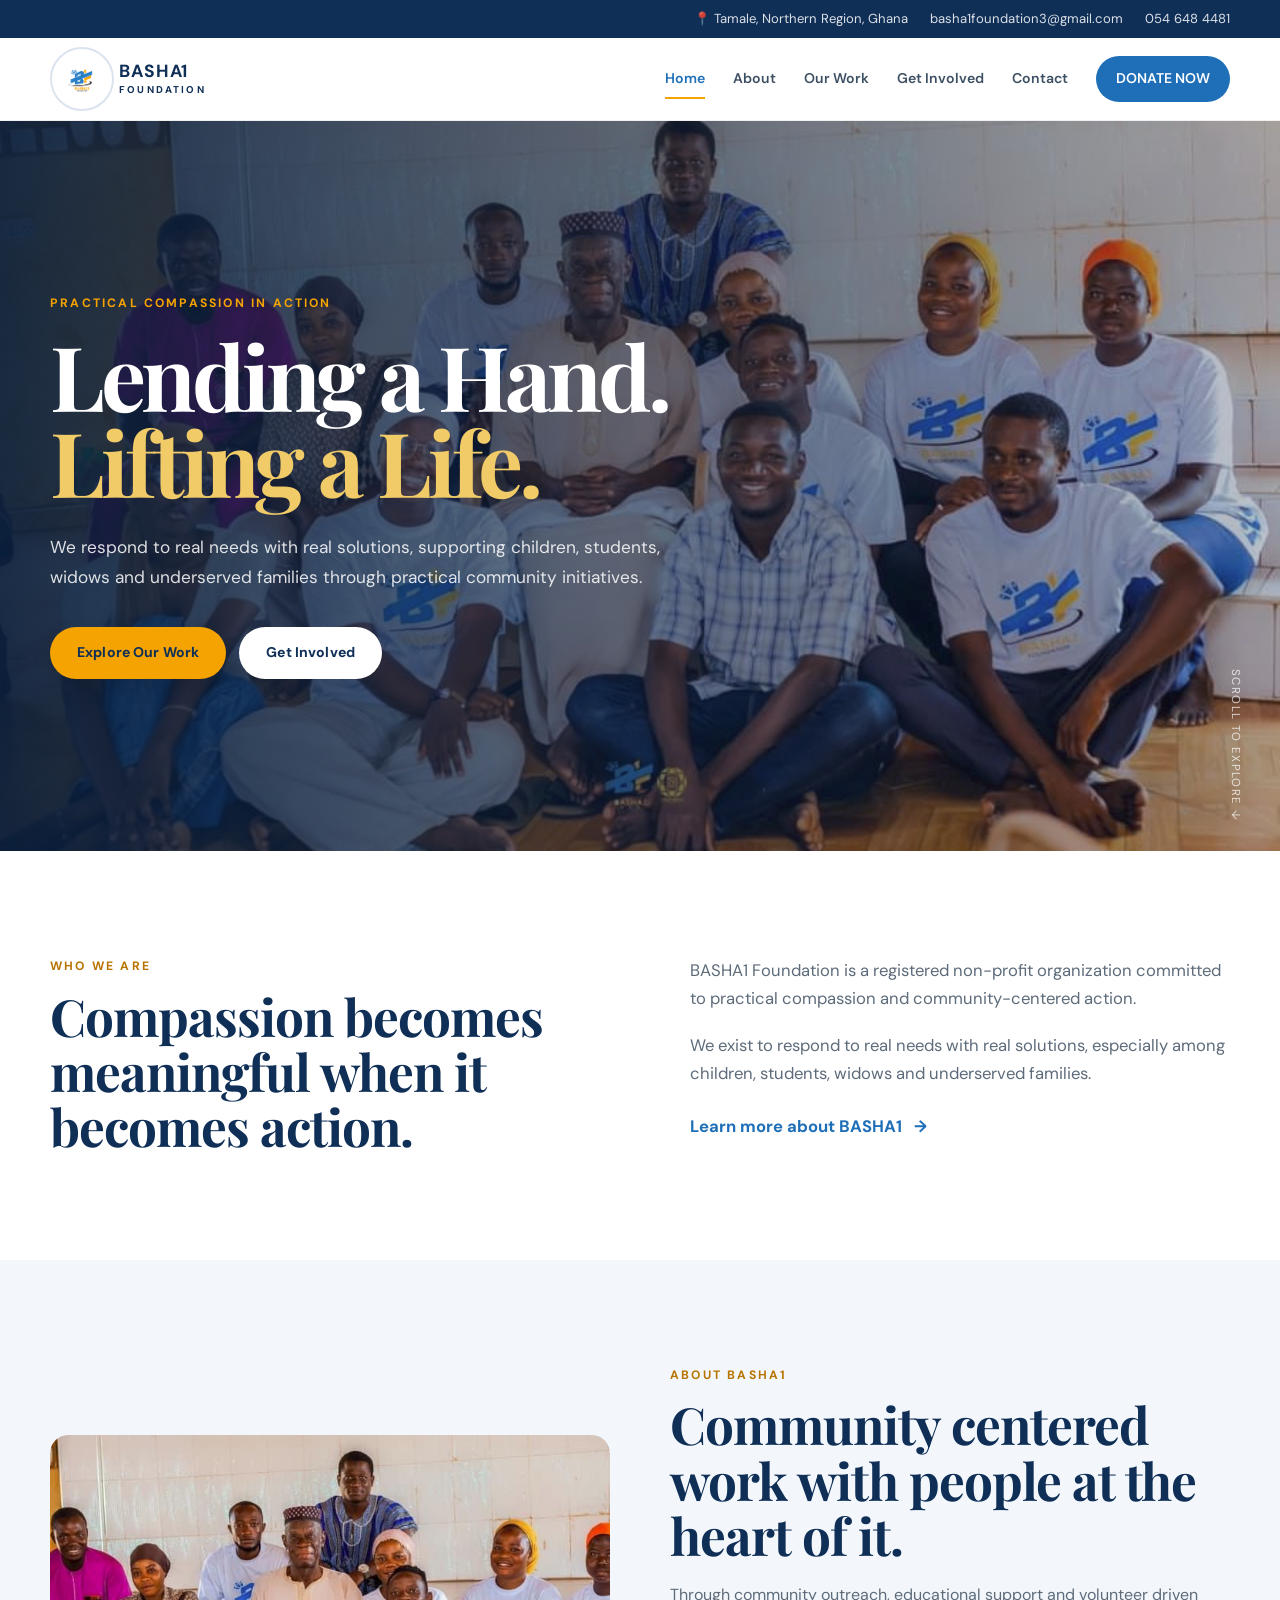
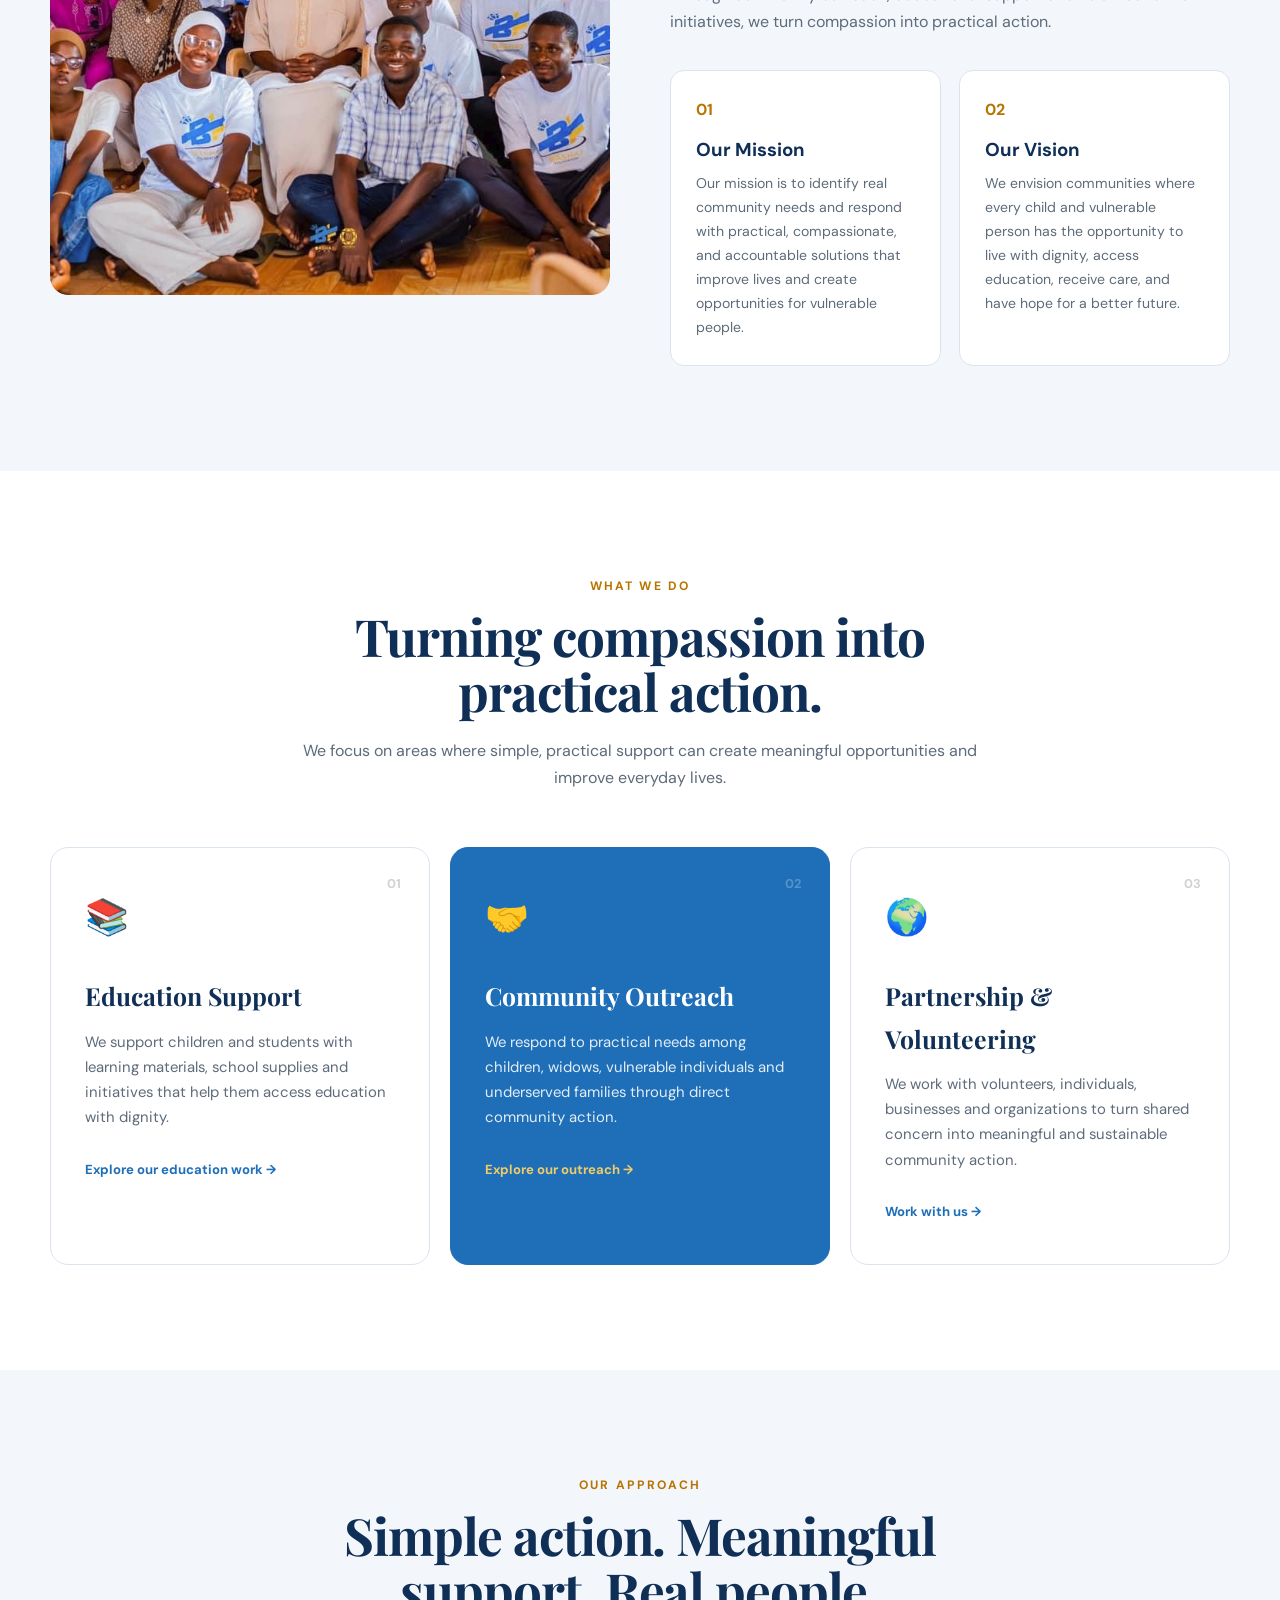
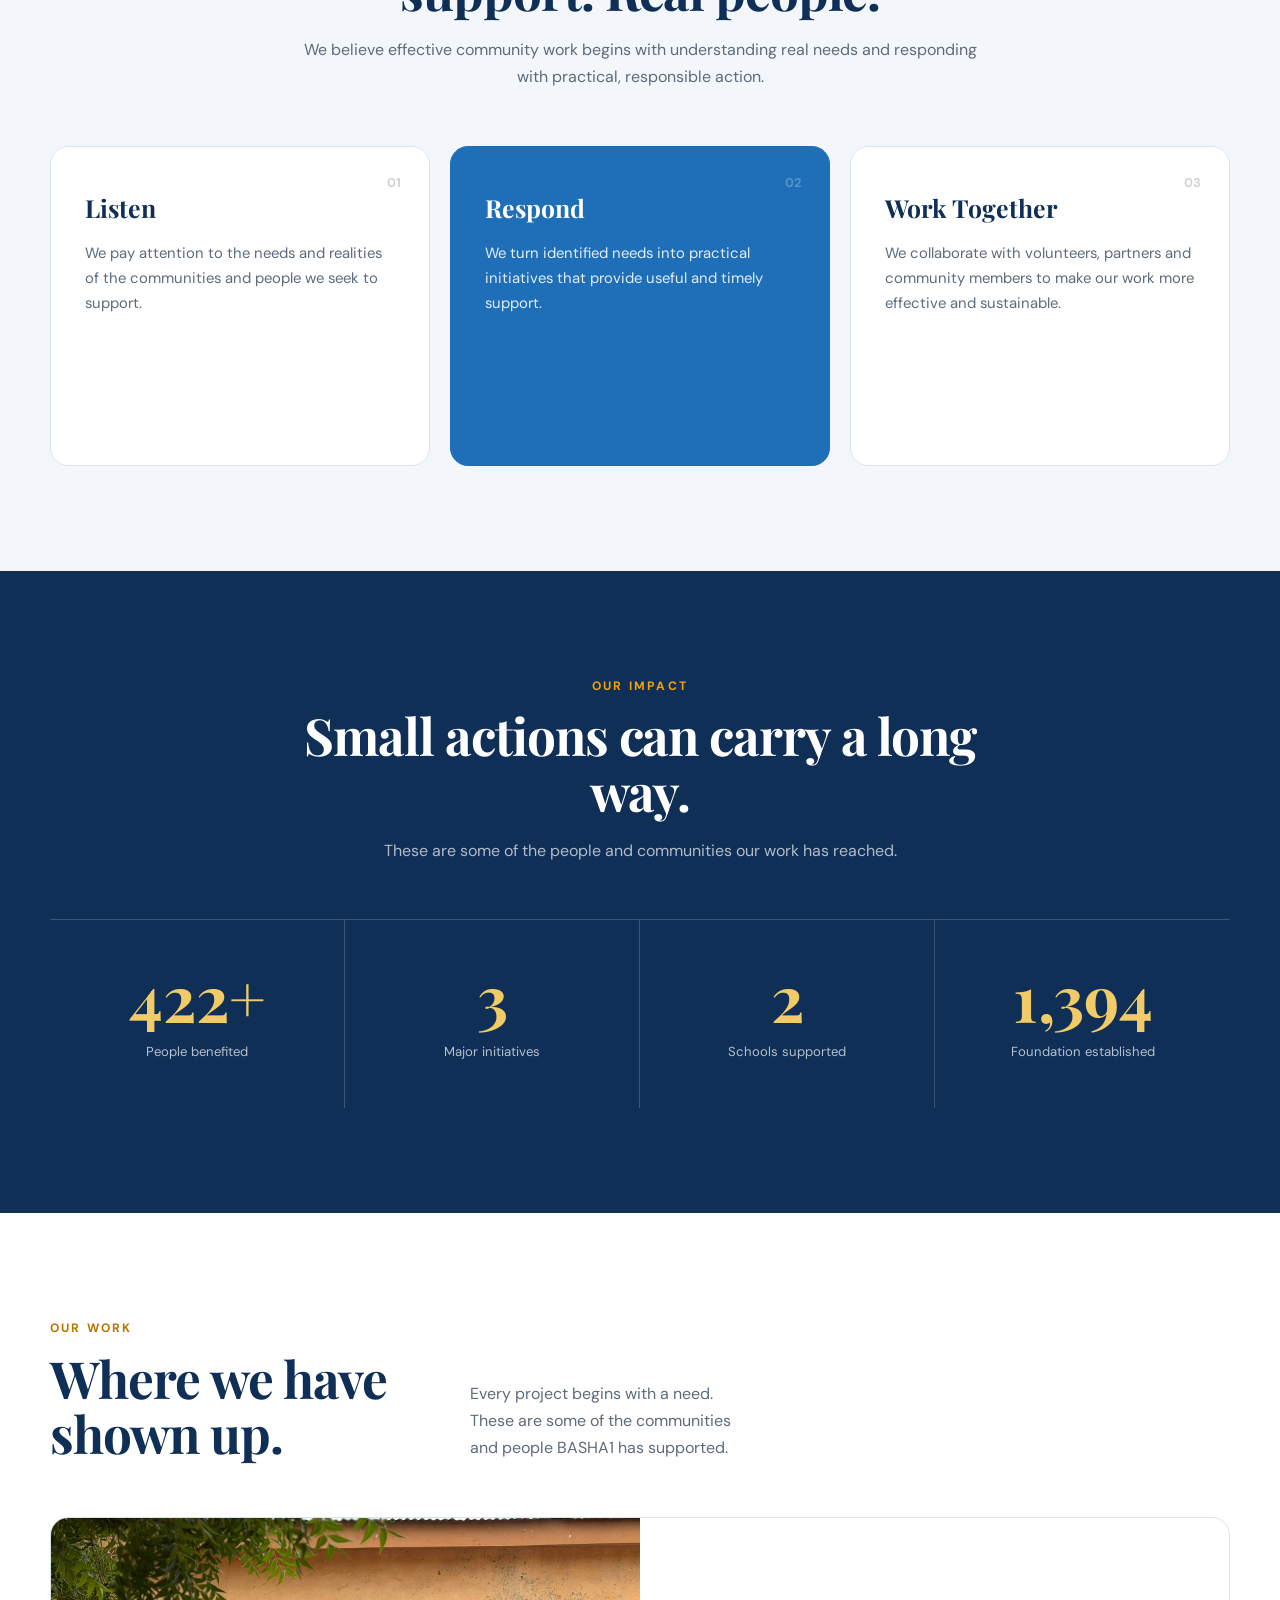
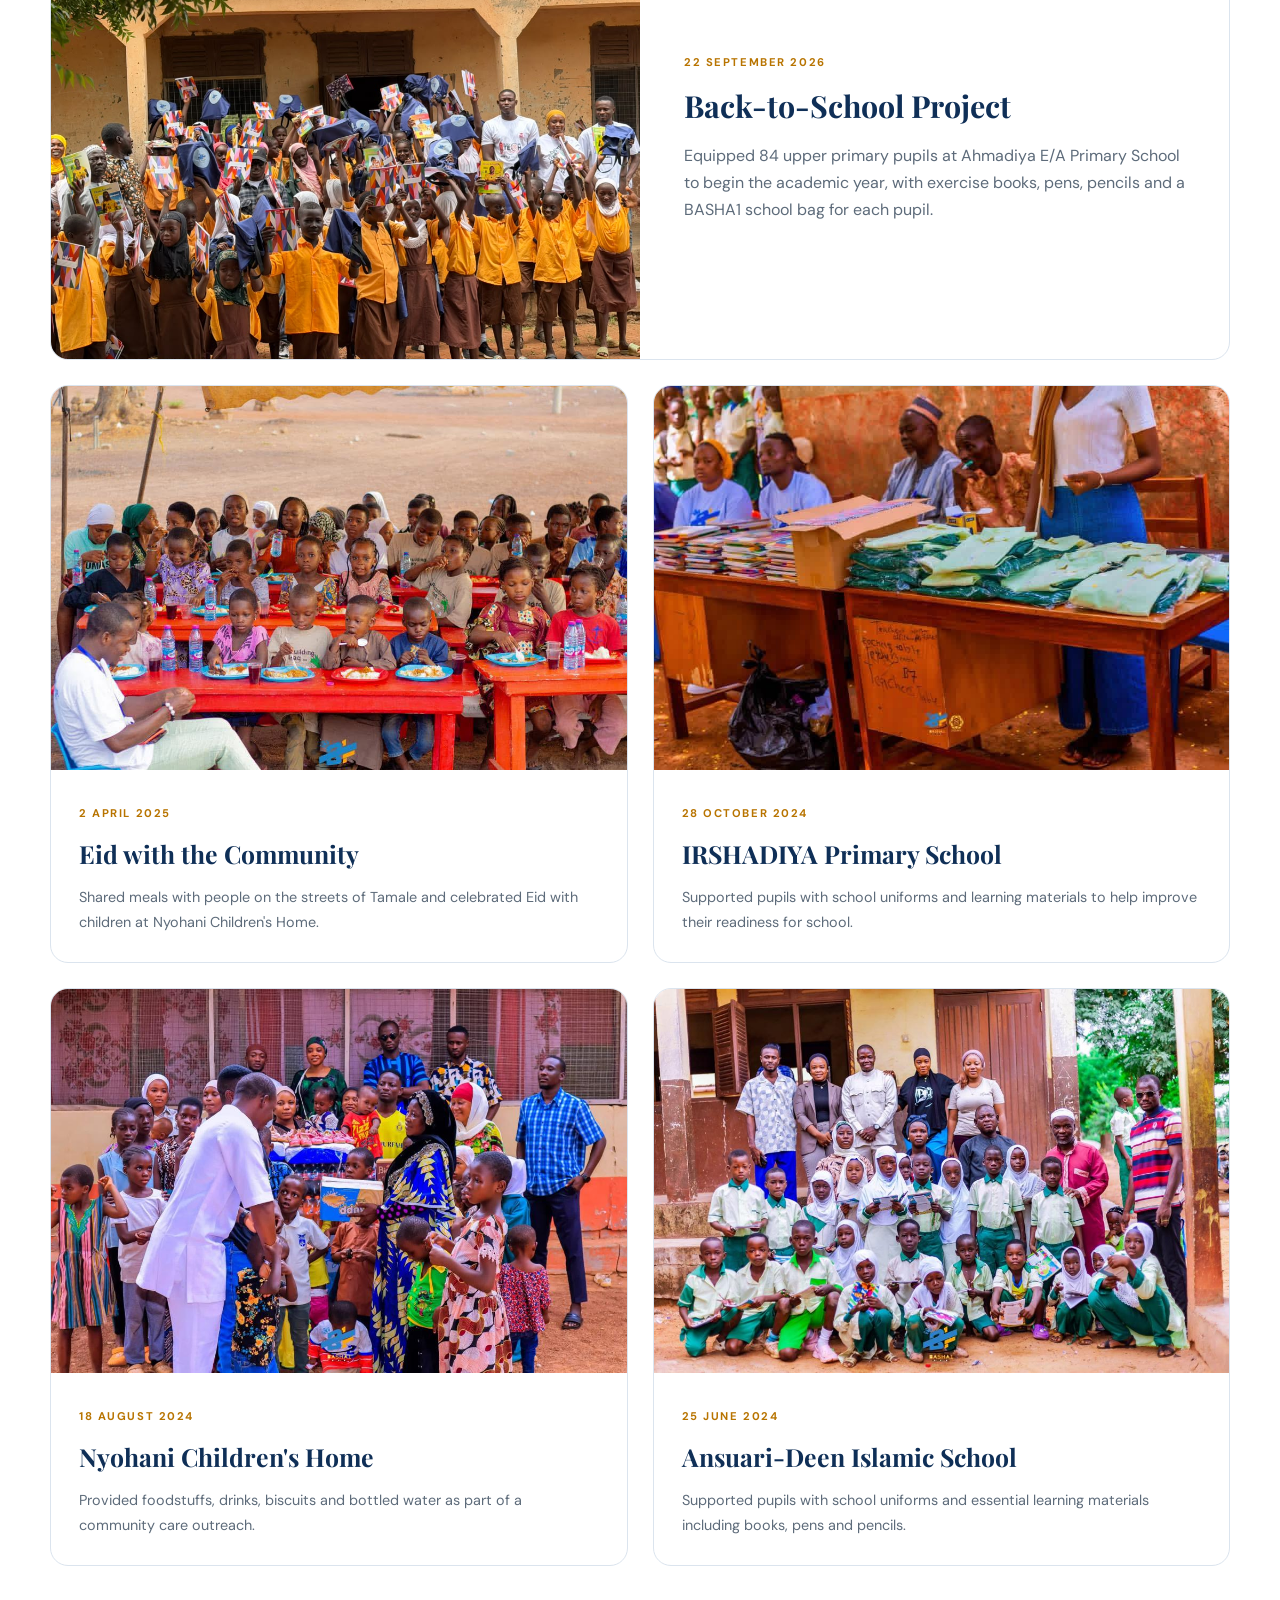
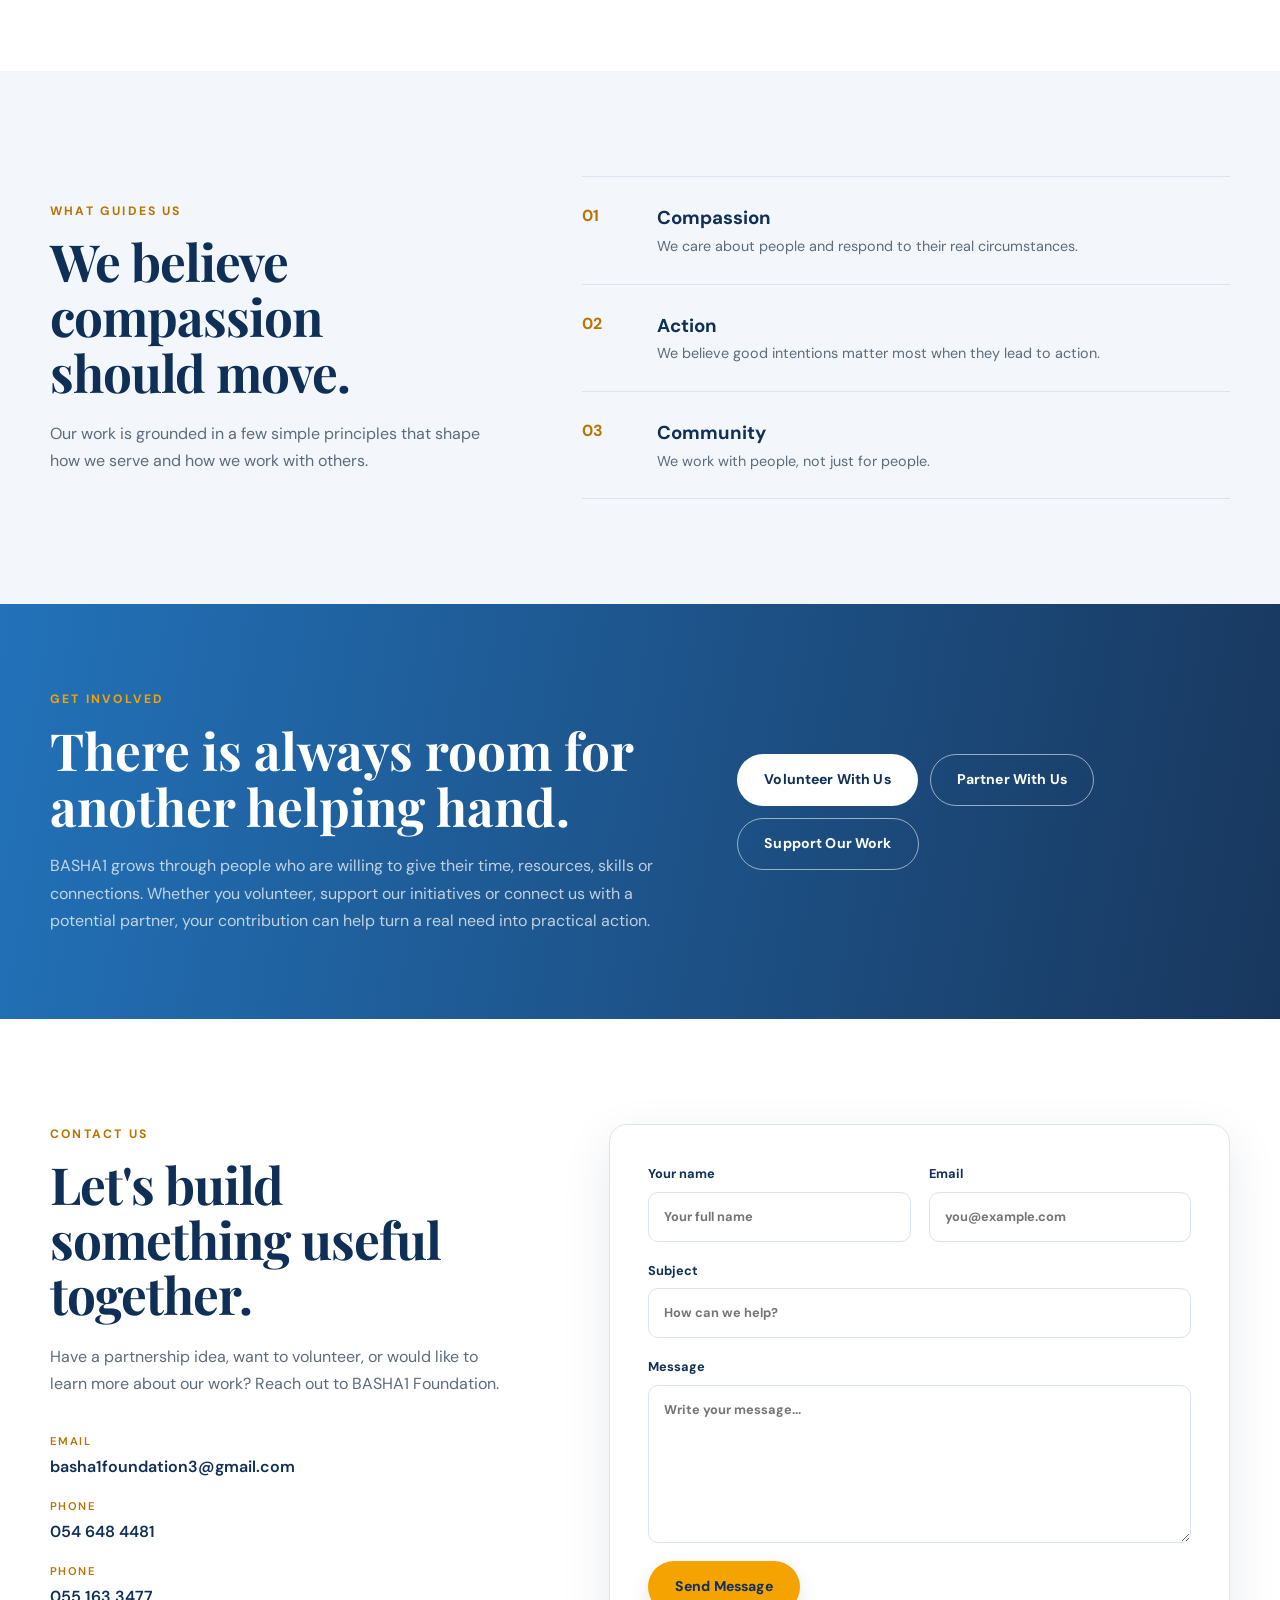
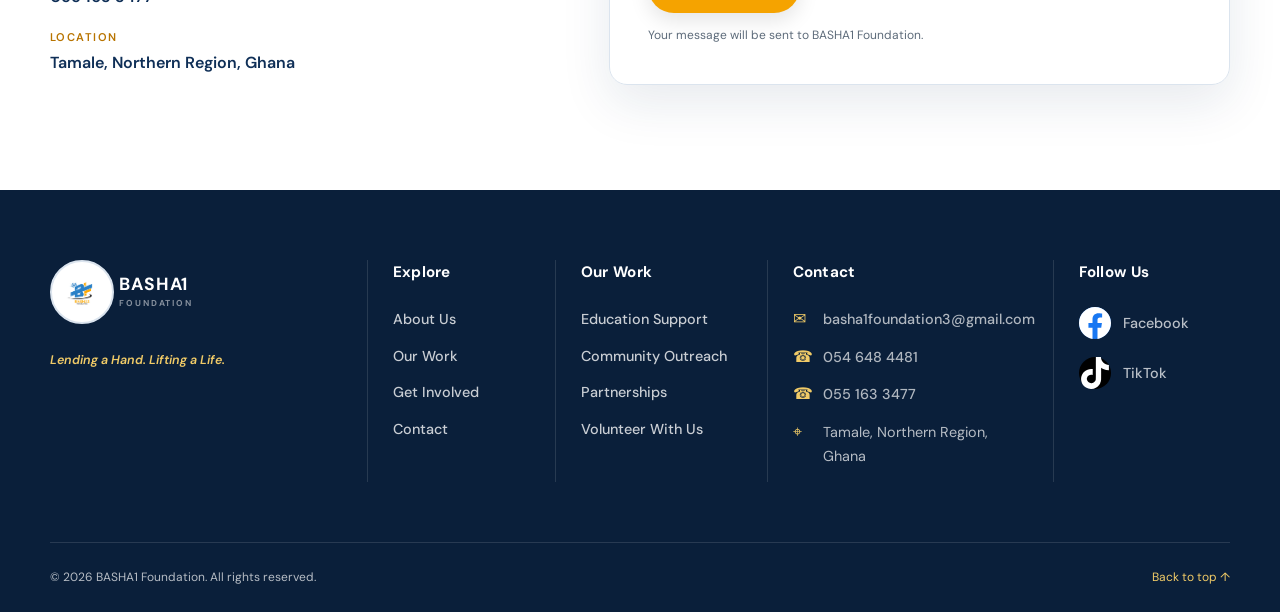
==== commit 319c18a6: "Add link preview image and fix support page head" ====
--- a/index.html
+++ b/index.html
@@ -4,15 +4,19 @@
   <meta charset="UTF-8">
   <meta name="viewport" content="width=device-width, initial-scale=1.0">
   <title>BASHA1 Foundation | Lending a Hand, Lifting a Life</title>
-  <meta name="description" content="BASHA1 Foundation is a registered non-profit organization committed to practical compassion and community centered action in Tamale, Ghana.">
+  <meta name="description" content="BASHA1 Foundation is a registered non-profit organization committed to practical compassion and community-centered action in Tamale, Ghana.">
   <meta property="og:site_name" content="BASHA1 Foundation">
-<meta property="og:title" content="BASHA1 Foundation | Lending a Hand, Lifting a Life">
-<meta property="og:description" content="BASHA1 Foundation is a registered non-profit organization committed to practical compassion and community-centered action in Tamale, Ghana.">
-<meta property="og:type" content="website">
-
-<meta name="twitter:card" content="summary_large_image">
-<meta name="twitter:title" content="BASHA1 Foundation | Lending a Hand, Lifting a Life">
-<meta name="twitter:description" content="BASHA1 Foundation is a registered non-profit organization committed to practical compassion and community-centered action in Tamale, Ghana.">
+  <meta property="og:title" content="BASHA1 Foundation | Lending a Hand, Lifting a Life">
+  <meta property="og:description" content="BASHA1 Foundation is a registered non-profit organization committed to practical compassion and community-centered action in Tamale, Ghana.">
+  <meta property="og:type" content="website">
+  <meta property="og:image" content="https://tomzak060-coder.github.io/basha1-foundation/assets/og-image.jpg">
+  <meta property="og:image:width" content="1200">
+  <meta property="og:image:height" content="630">
+
+  <meta name="twitter:card" content="summary_large_image">
+  <meta name="twitter:title" content="BASHA1 Foundation | Lending a Hand, Lifting a Life">
+  <meta name="twitter:description" content="BASHA1 Foundation is a registered non-profit organization committed to practical compassion and community-centered action in Tamale, Ghana.">
+  <meta name="twitter:image" content="https://tomzak060-coder.github.io/basha1-foundation/assets/og-image.jpg">
   <link rel="icon" type="image/png" href="assets/basha1-logo.png">
   <link rel="preconnect" href="https://fonts.googleapis.com">
   <link rel="preconnect" href="https://fonts.gstatic.com" crossorigin>
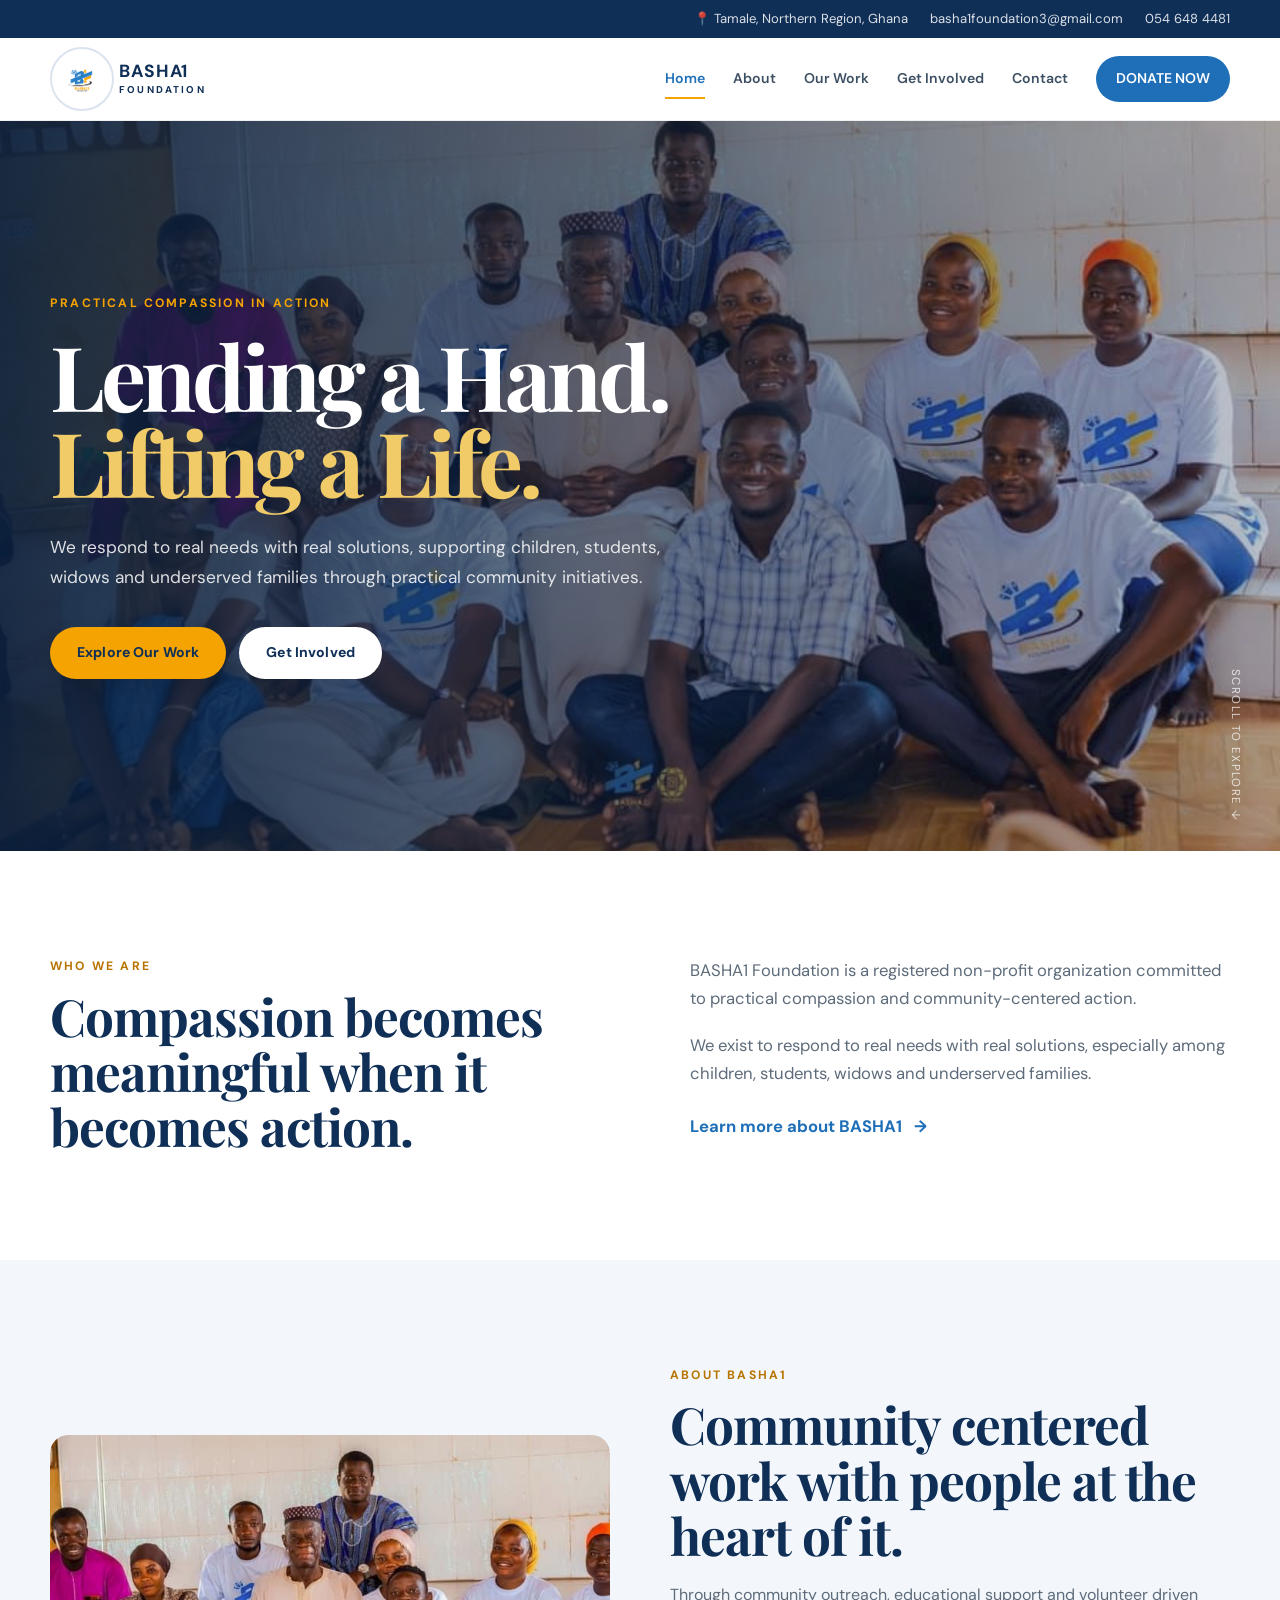
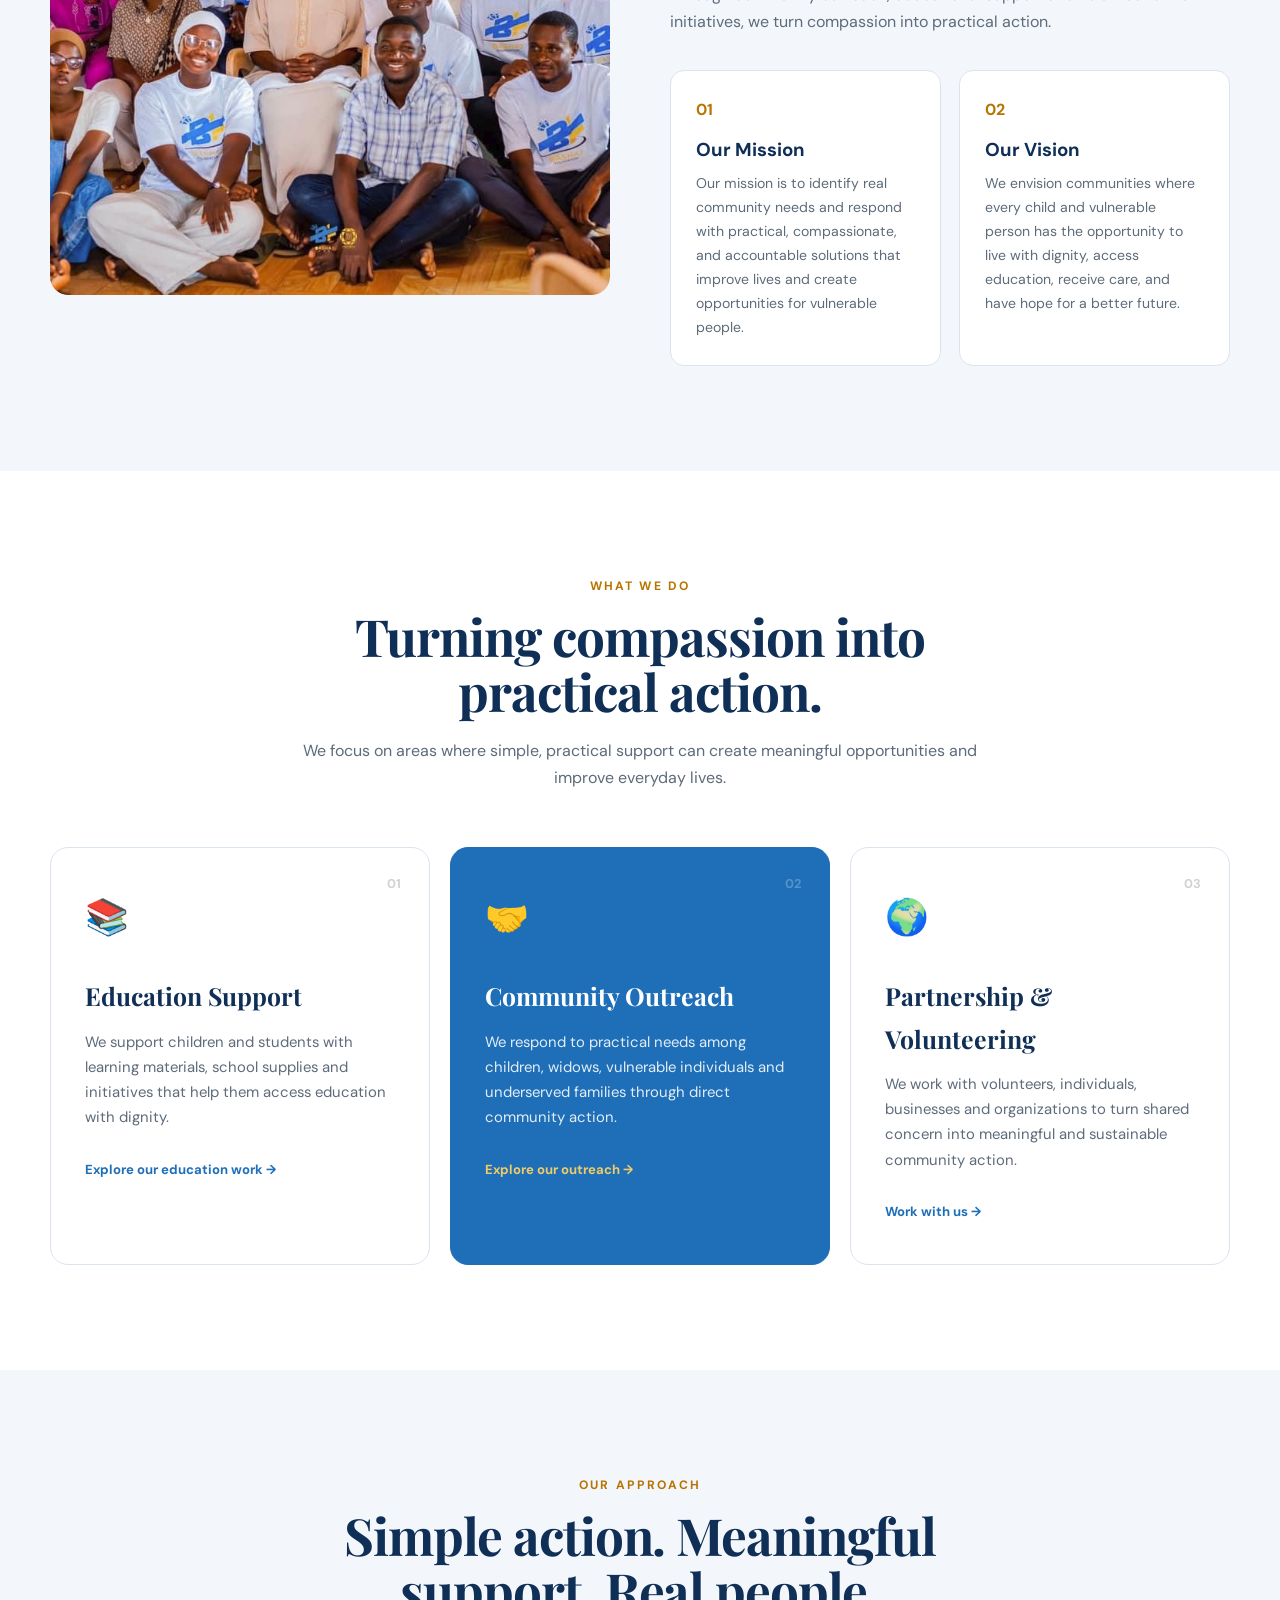
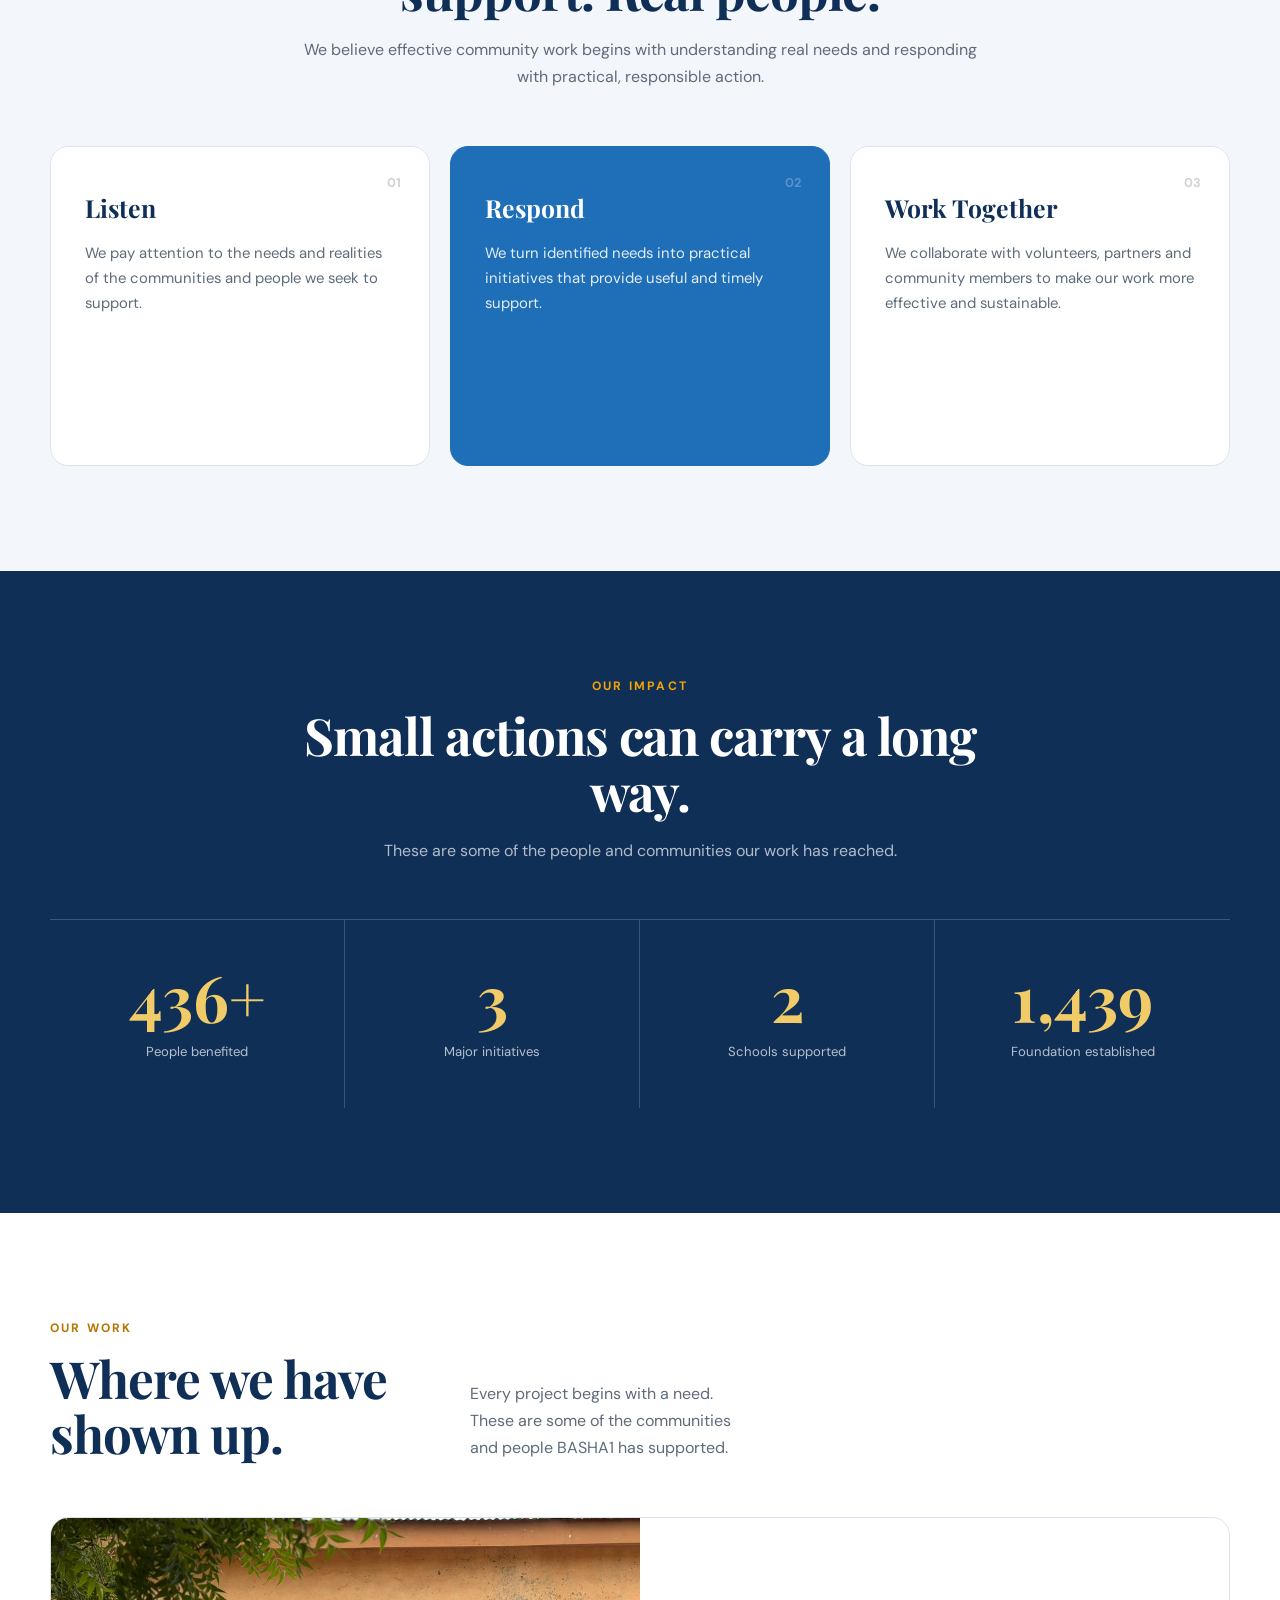
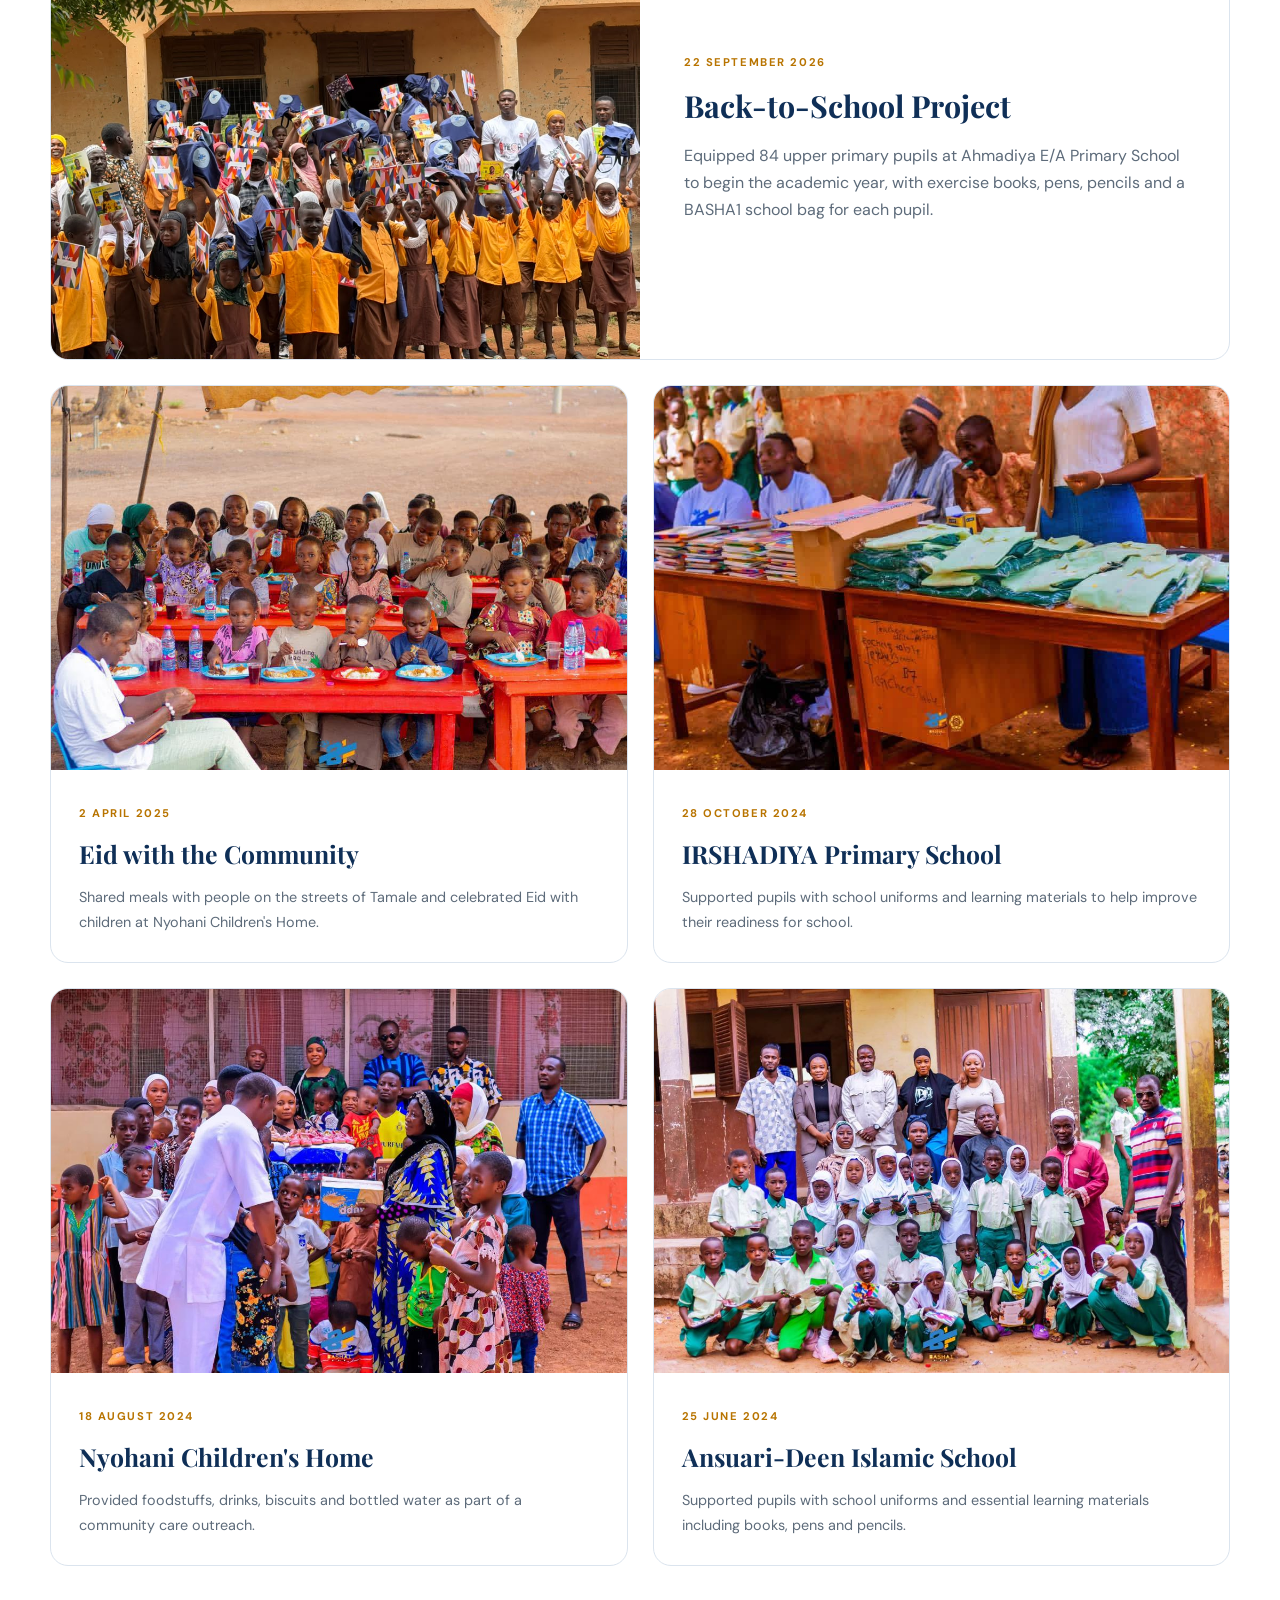
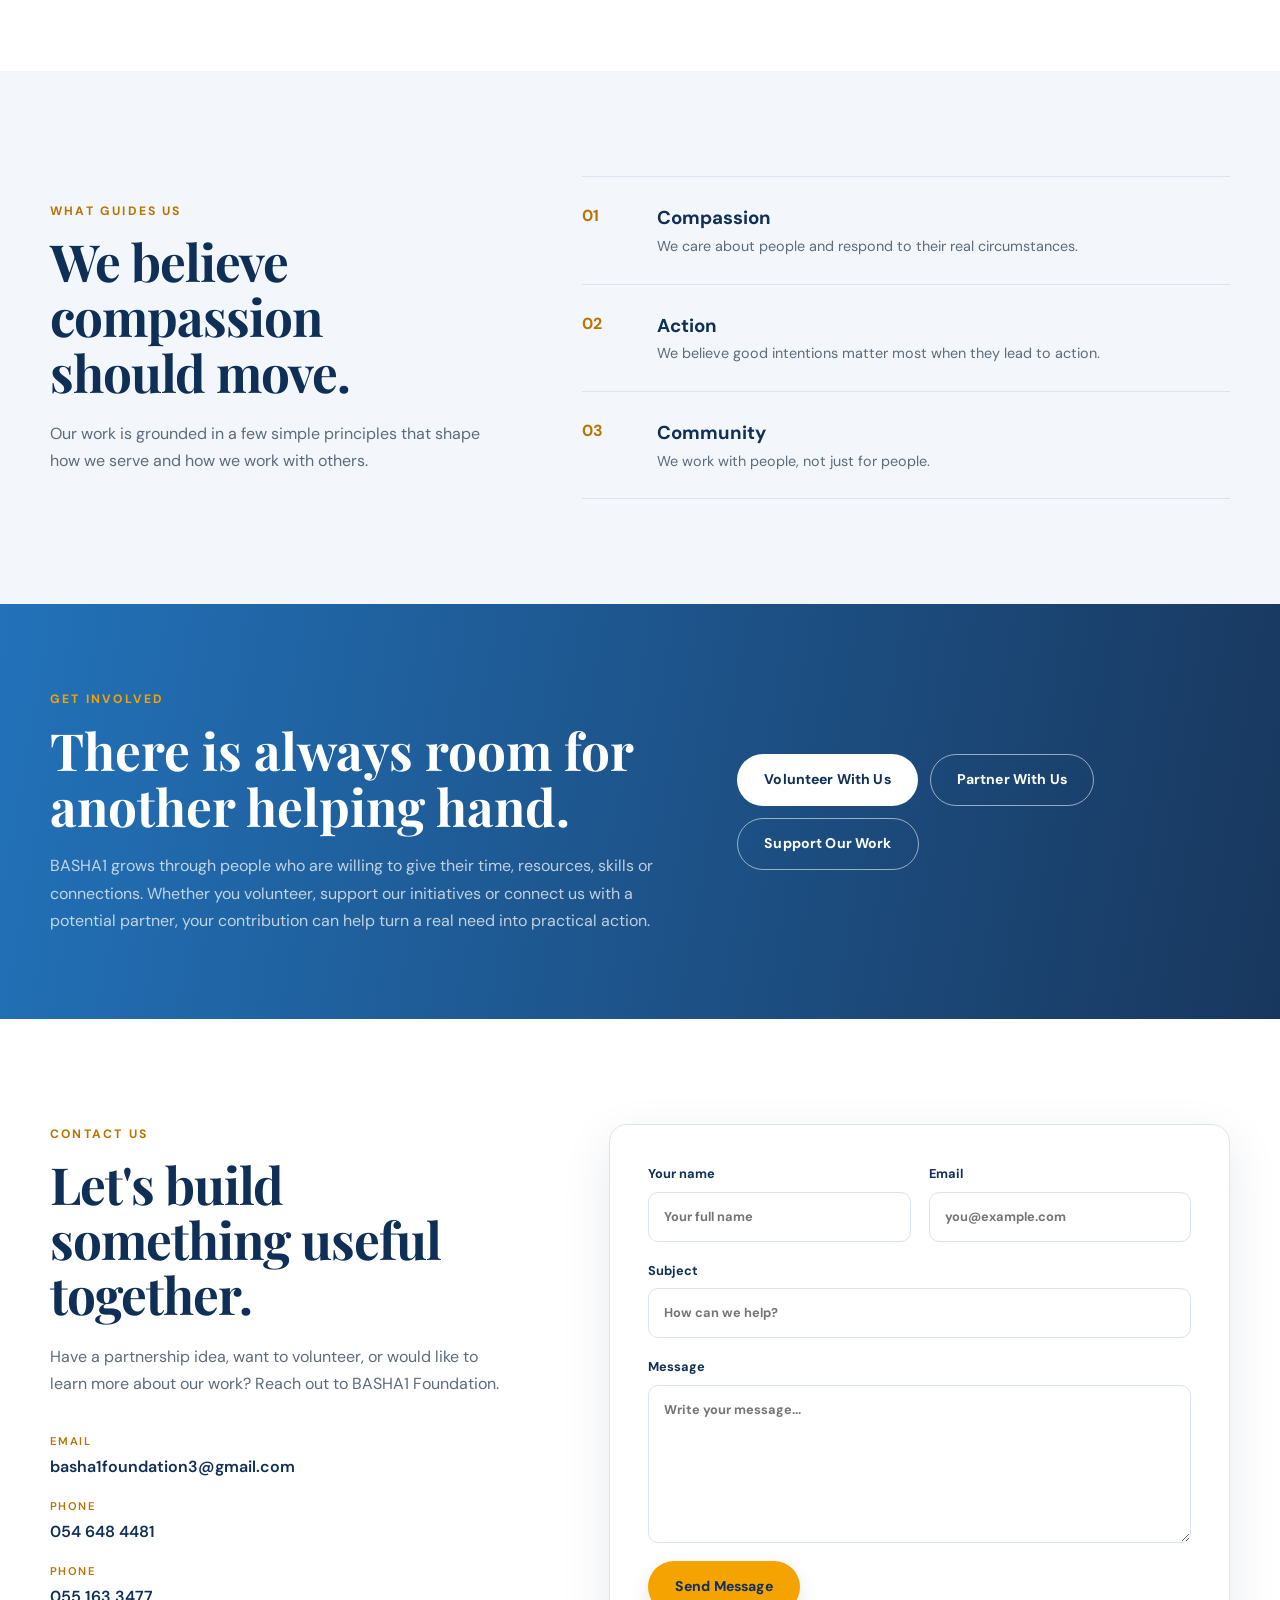
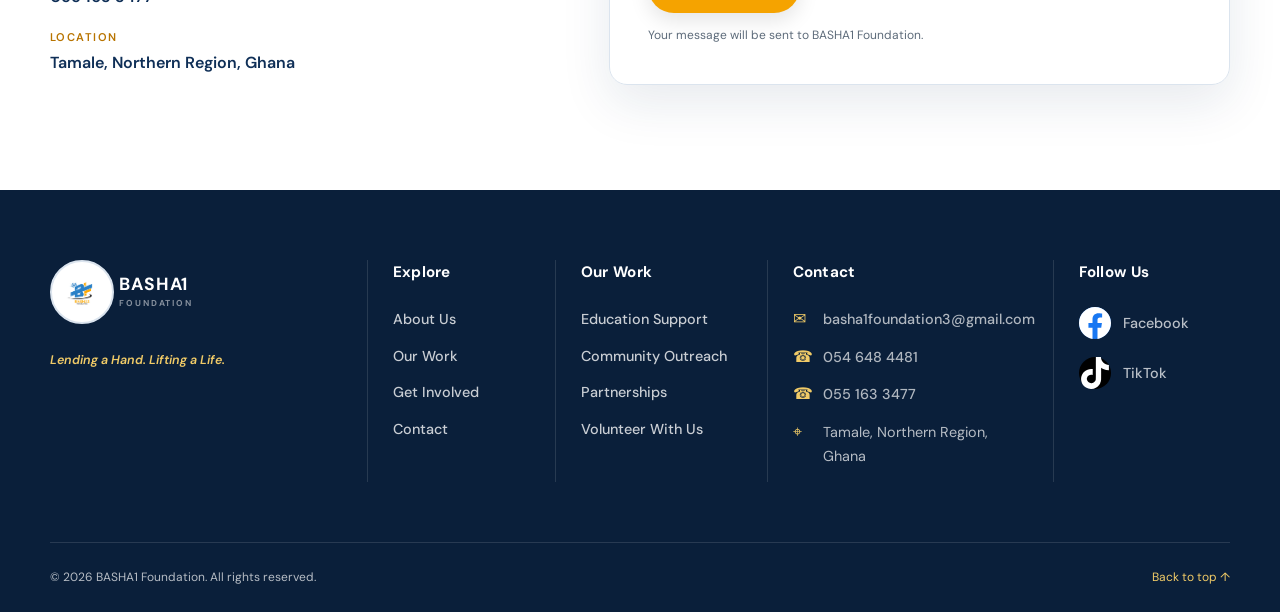
==== commit 688654e0: "Fix preview image address" ====
--- a/index.html
+++ b/index.html
@@ -9,14 +9,14 @@
   <meta property="og:title" content="BASHA1 Foundation | Lending a Hand, Lifting a Life">
   <meta property="og:description" content="BASHA1 Foundation is a registered non-profit organization committed to practical compassion and community-centered action in Tamale, Ghana.">
   <meta property="og:type" content="website">
-  <meta property="og:image" content="https://tomzak060-coder.github.io/basha1-foundation/assets/og-image.jpg">
+  <meta property="og:image" content="https://tomzak060-coder.github.io/BASHA1-Foundation-/assets/og-image.jpg">
   <meta property="og:image:width" content="1200">
   <meta property="og:image:height" content="630">
 
   <meta name="twitter:card" content="summary_large_image">
   <meta name="twitter:title" content="BASHA1 Foundation | Lending a Hand, Lifting a Life">
   <meta name="twitter:description" content="BASHA1 Foundation is a registered non-profit organization committed to practical compassion and community-centered action in Tamale, Ghana.">
-  <meta name="twitter:image" content="https://tomzak060-coder.github.io/basha1-foundation/assets/og-image.jpg">
+  <meta name="twitter:image" content="https://tomzak060-coder.github.io/BASHA1-Foundation-/assets/og-image.jpg">
   <link rel="icon" type="image/png" href="assets/basha1-logo.png">
   <link rel="preconnect" href="https://fonts.googleapis.com">
   <link rel="preconnect" href="https://fonts.gstatic.com" crossorigin>
